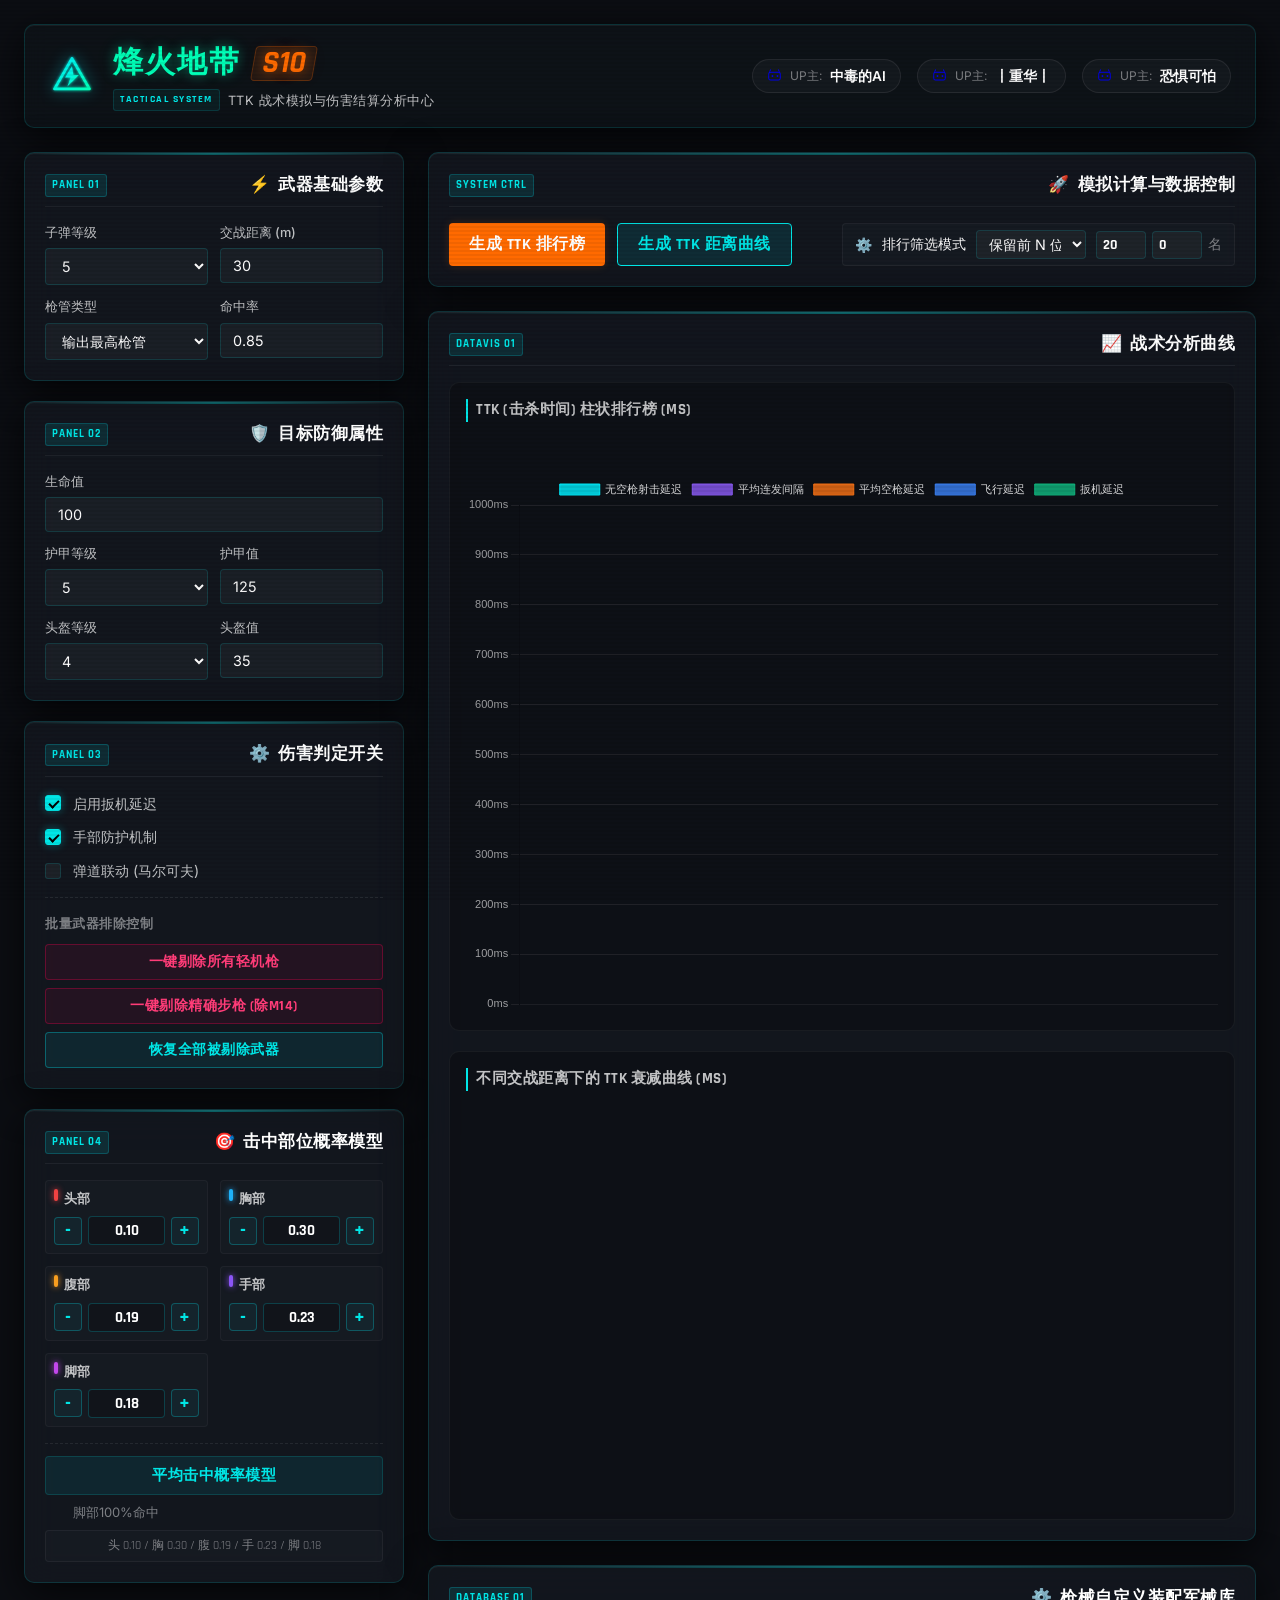
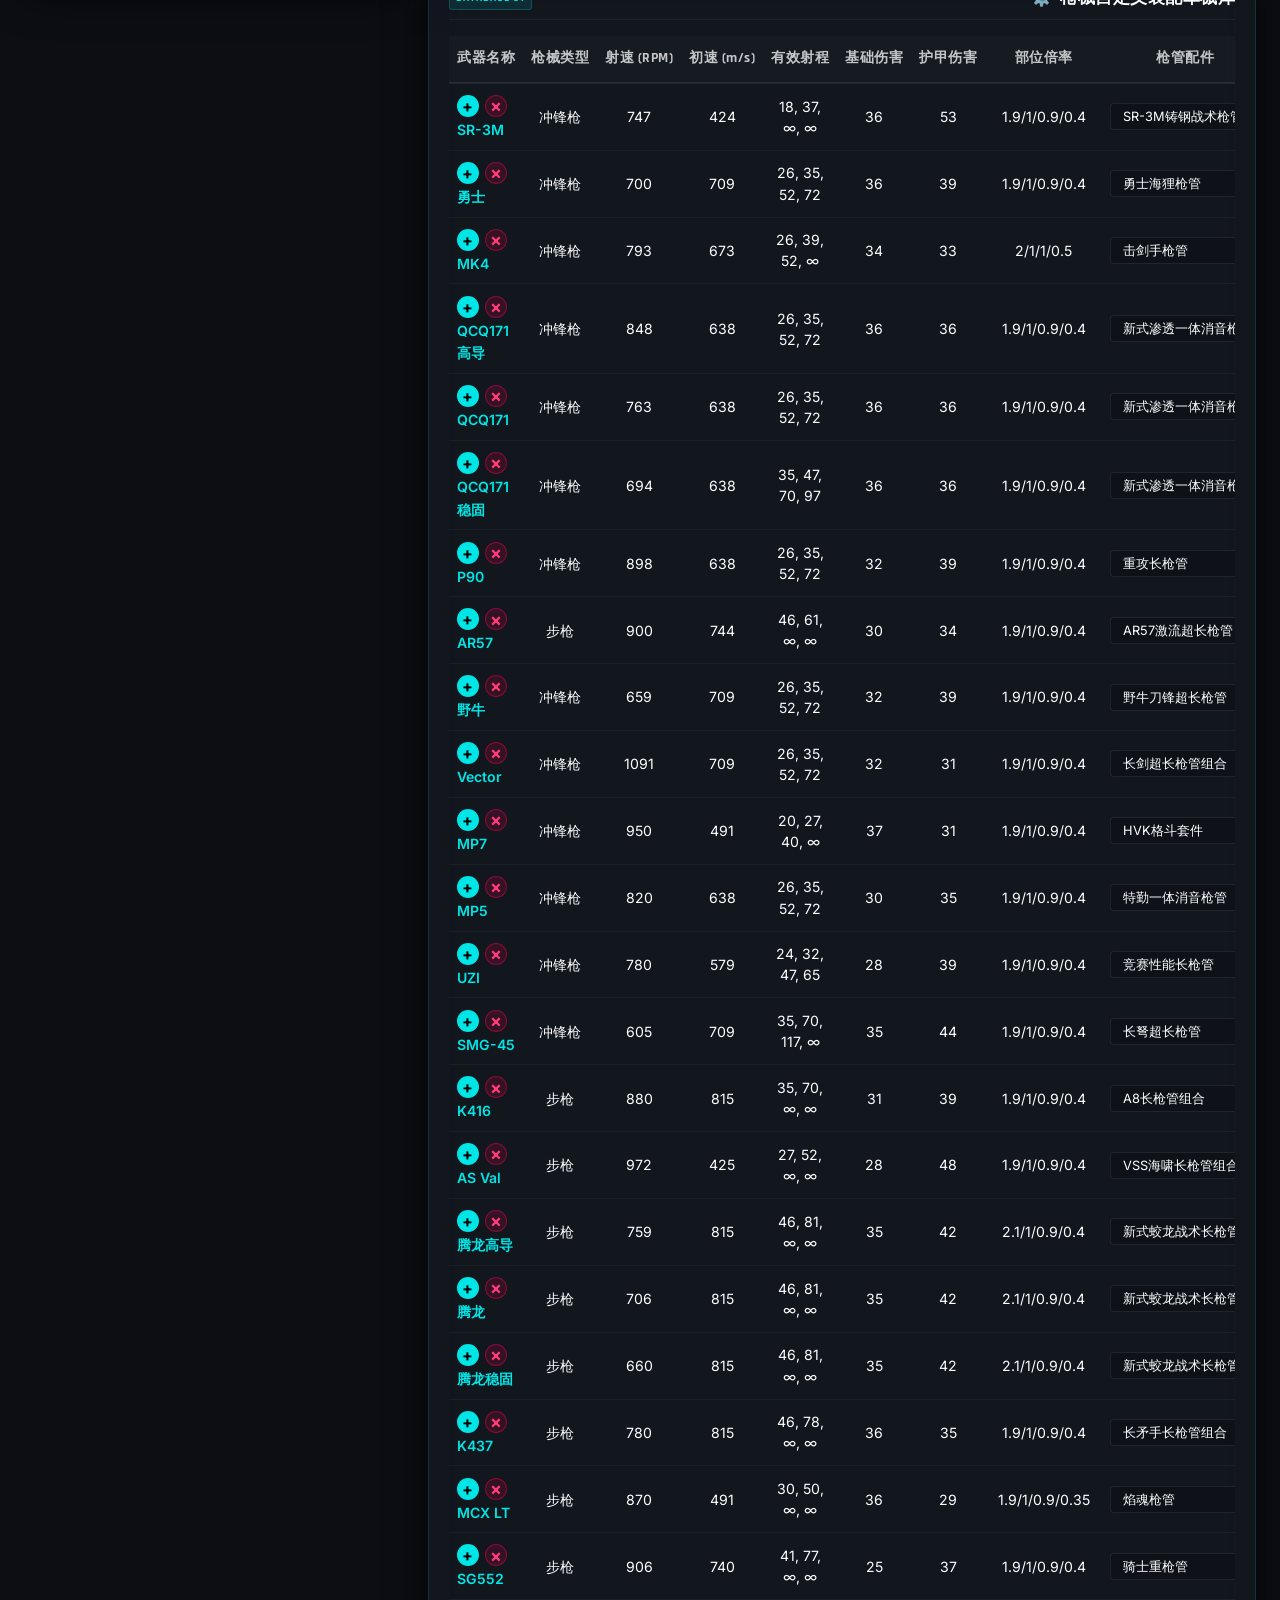
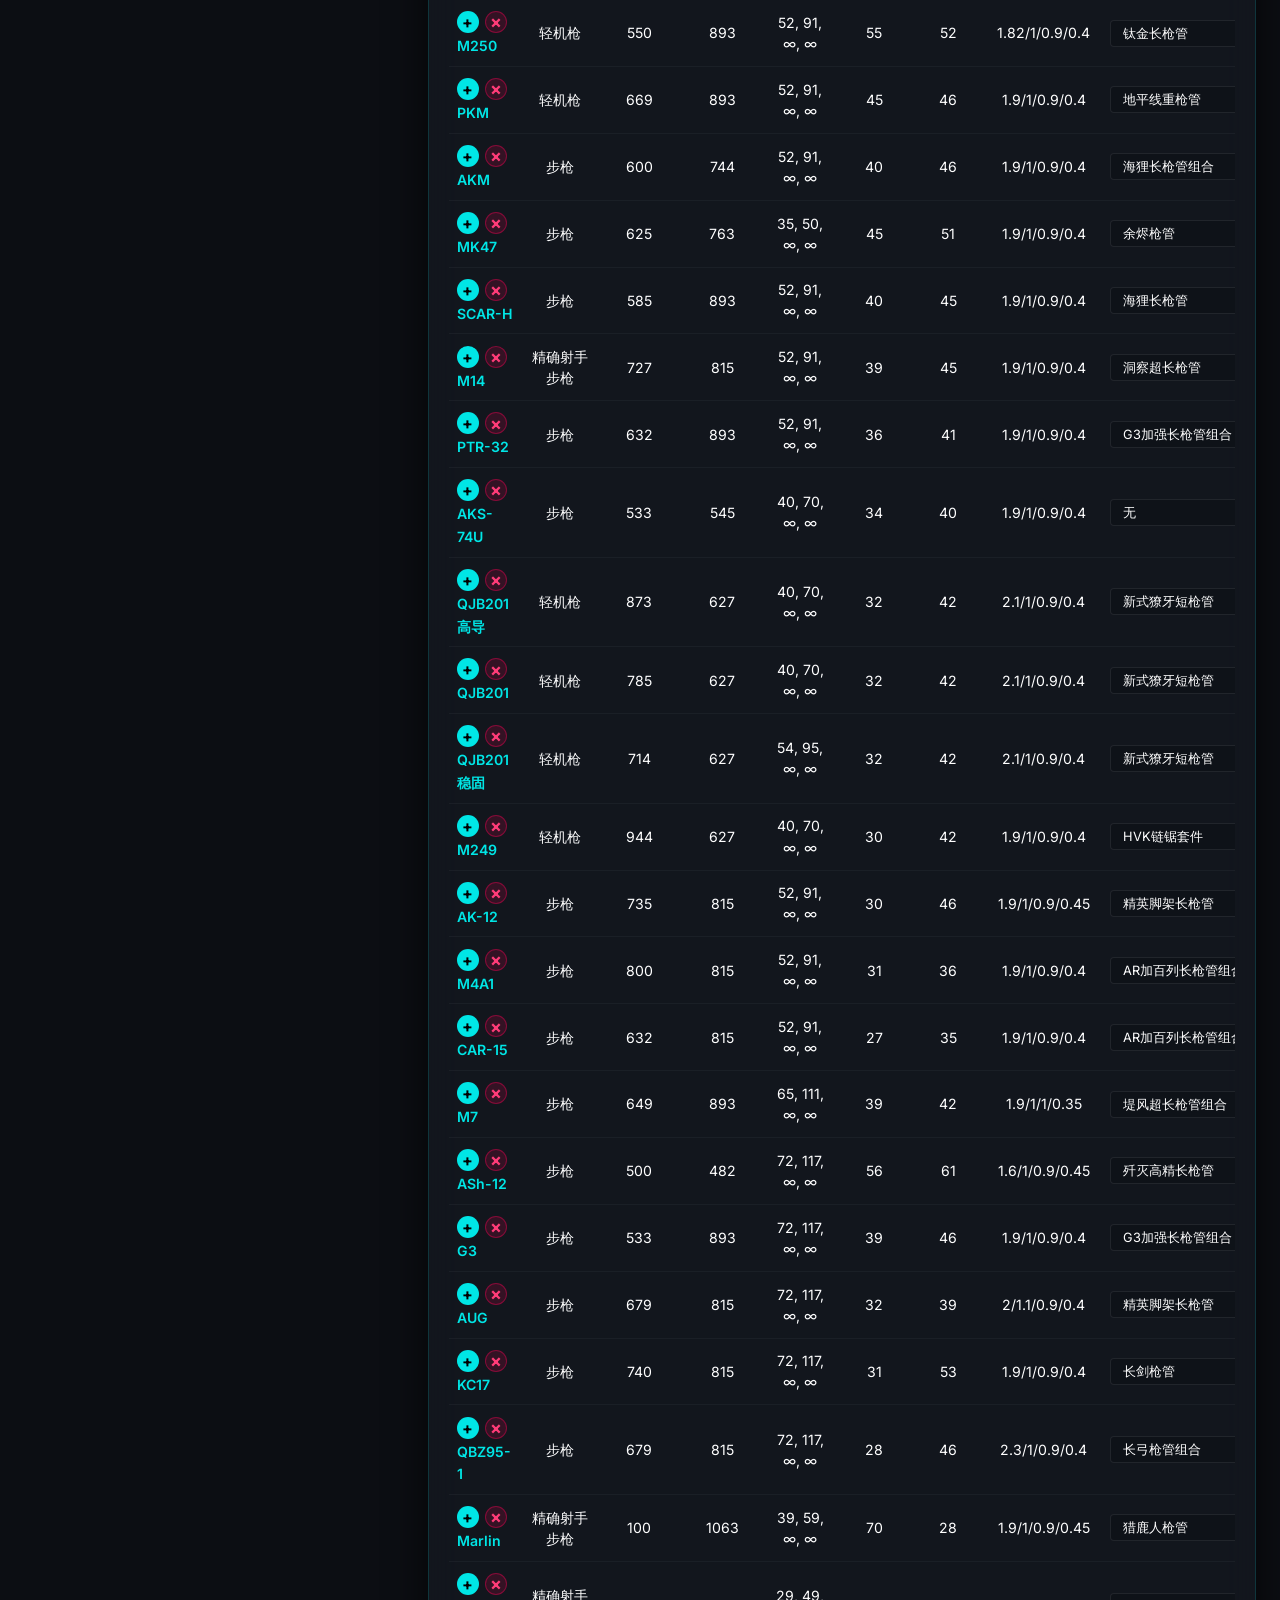
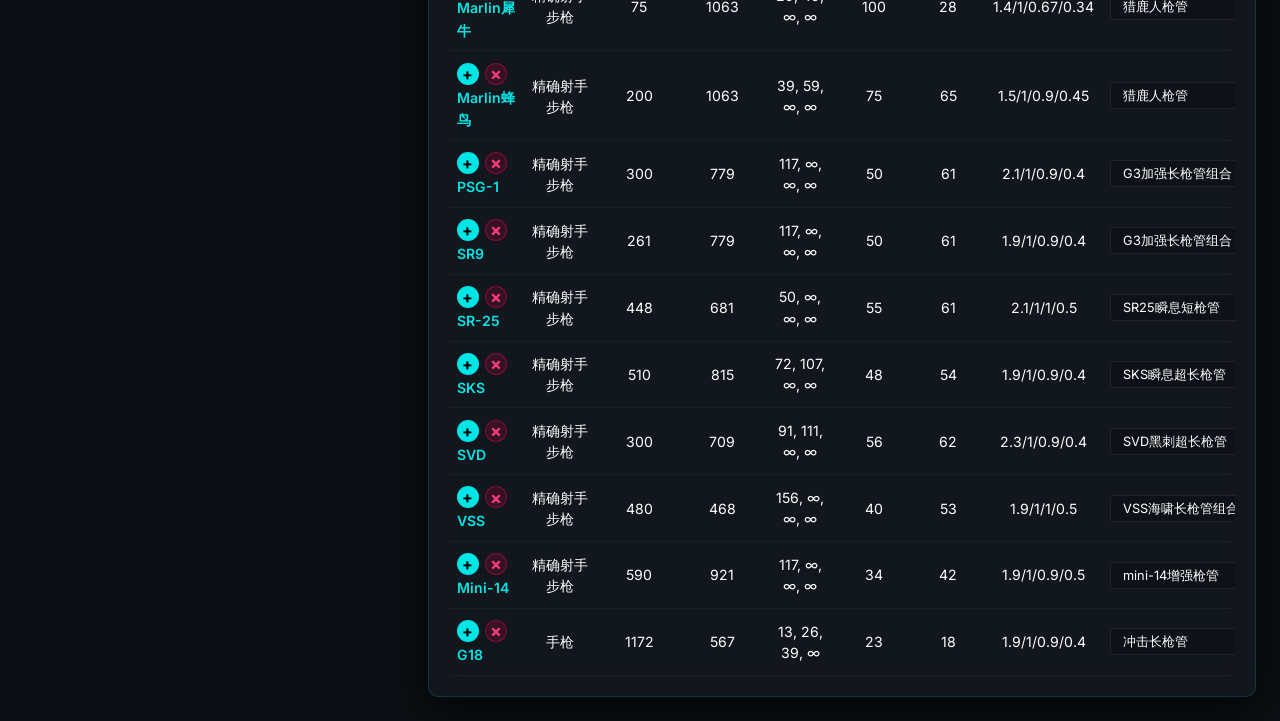
==== index.html @ cbc178bf "Update to S10: sync weapon stats, add new special bullets, move row action buttons to the left" ====
<!DOCTYPE html>
<html lang="zh">

<head>
  <meta charset="UTF-8">
  <meta name="viewport" content="width=device-width, initial-scale=1.0">
  <title>三角洲 TTK计算中心 - 战术装配模拟器</title>
  <link rel="preconnect" href="https://fonts.googleapis.com">
  <link rel="preconnect" href="https://fonts.gstatic.com" crossorigin>
  <link rel="preload" as="style" href="https://fonts.googleapis.com/css2?family=Inter:wght@300;400;500;600;700&family=Rajdhani:wght@500;600;700&display=swap">
  <link rel="stylesheet" href="https://fonts.googleapis.com/css2?family=Inter:wght@300;400;500;600;700&family=Rajdhani:wght@500;600;700&display=swap" media="print" onload="this.media='all'">
  <noscript>
    <link rel="stylesheet" href="https://fonts.googleapis.com/css2?family=Inter:wght@300;400;500;600;700&family=Rajdhani:wght@500;600;700&display=swap">
  </noscript>
  <link rel="stylesheet" href="./styles_optimized.css">
  <script src="./assets/libs/chart.umd.min.js" defer></script>
  <script src="./assets/libs/chartjs-plugin-datalabels.min.js" defer></script>
</head>

<body>
  <div class="cyber-scanlines"></div>
  
  <header class="app-header">
    <div class="header-main">
      <div class="title-container">
        <div class="logo-wrapper">
          <svg class="delta-logo-svg" viewBox="0 0 100 100" width="46" height="46">
            <defs>
              <linearGradient id="logoGrad" x1="0%" y1="0%" x2="100%" y2="100%">
                <stop offset="0%" stop-color="#00f0ff" />
                <stop offset="100%" stop-color="#00ffb7" />
              </linearGradient>
              <filter id="logoGlow" x="-20%" y="-20%" width="140%" height="140%">
                <feGaussianBlur stdDeviation="3" result="blur" />
                <feComposite in="SourceGraphic" in2="blur" operator="over" />
              </filter>
            </defs>
            <polygon points="50,12 88,78 12,78" fill="none" stroke="url(#logoGrad)" stroke-width="6" stroke-linejoin="round" filter="url(#logoGlow)" />
            <path d="M50,28 L35,53 L47,53 L40,73 L65,48 L53,48 Z" fill="url(#logoGrad)" filter="url(#logoGlow)" />
          </svg>
        </div>
        <div class="title-text-group">
          <div class="title-brand-row">
            <span class="brand-beacon">烽火地带</span>
            <span class="brand-season">S10</span>
          </div>
          <div class="title-sub-row">
            <span class="cyber-logo-badge">TACTICAL SYSTEM</span>
            <span class="cyber-logo-sub">TTK 战术模拟与伤害结算分析中心</span>
          </div>
        </div>
      </div>
      
      <div class="version-info">
        <span class="author">
          <a href="https://space.bilibili.com/15094121" target="_blank" title="访问UP主B站页面">
            <svg class="author-icon-svg" viewBox="0 0 24 24" width="16" height="16" fill="currentColor">
              <path d="M17.81 2.2a.75.75 0 0 1 1.02.26l1.56 2.7a.75.75 0 0 1-1.3.75l-1.55-2.69a.75.75 0 0 1 .27-1.02zM6.19 2.2a.75.75 0 0 0-1.02.26L3.61 5.16a.75.75 0 1 0 1.3.75l1.55-2.69a.75.75 0 0 0-.27-1.02zM2 9.75A3.75 3.75 0 0 1 5.75 6h12.5A3.75 3.75 0 0 1 22 9.75v6.5A3.75 3.75 0 0 1 18.25 20H5.75A3.75 3.75 0 0 1 2 16.25v-6.5zm3.75-2.25A2.25 2.25 0 0 0 3.5 9.75v6.5a2.25 2.25 0 0 0 2.25 2.25h12.5a2.25 2.25 0 0 0 2.25-2.25v-6.5a2.25 2.25 0 0 0-2.25-2.25H5.75zm1.5 5.25a1.5 1.5 0 1 1 3 0 1.5 1.5 0 0 1-3 0zm8 0a1.5 1.5 0 1 1 3 0 1.5 1.5 0 0 1-3 0z"/>
            </svg>
            <span class="author-label">UP主:</span>
            <span class="author-name">中毒的AI</span>
          </a>
        </span>
        <span class="author">
          <a href="https://space.bilibili.com/69673916" target="_blank" title="访问UP主B站页面">
            <svg class="author-icon-svg" viewBox="0 0 24 24" width="16" height="16" fill="currentColor">
              <path d="M17.81 2.2a.75.75 0 0 1 1.02.26l1.56 2.7a.75.75 0 0 1-1.3.75l-1.55-2.69a.75.75 0 0 1 .27-1.02zM6.19 2.2a.75.75 0 0 0-1.02.26L3.61 5.16a.75.75 0 1 0 1.3.75l1.55-2.69a.75.75 0 0 0-.27-1.02zM2 9.75A3.75 3.75 0 0 1 5.75 6h12.5A3.75 3.75 0 0 1 22 9.75v6.5A3.75 3.75 0 0 1 18.25 20H5.75A3.75 3.75 0 0 1 2 16.25v-6.5zm3.75-2.25A2.25 2.25 0 0 0 3.5 9.75v6.5a2.25 2.25 0 0 0 2.25 2.25h12.5a2.25 2.25 0 0 0 2.25-2.25v-6.5a2.25 2.25 0 0 0-2.25-2.25H5.75zm1.5 5.25a1.5 1.5 0 1 1 3 0 1.5 1.5 0 0 1-3 0zm8 0a1.5 1.5 0 1 1 3 0 1.5 1.5 0 0 1-3 0z"/>
            </svg>
            <span class="author-label">UP主:</span>
            <span class="author-name">丨重华丨</span>
          </a>
        </span>
        <span class="author">
          <a href="https://space.bilibili.com/75044691?spm_id_from=333.337.0.0" target="_blank" title="访问UP主B站页面">
            <svg class="author-icon-svg" viewBox="0 0 24 24" width="16" height="16" fill="currentColor">
              <path d="M17.81 2.2a.75.75 0 0 1 1.02.26l1.56 2.7a.75.75 0 0 1-1.3.75l-1.55-2.69a.75.75 0 0 1 .27-1.02zM6.19 2.2a.75.75 0 0 0-1.02.26L3.61 5.16a.75.75 0 1 0 1.3.75l1.55-2.69a.75.75 0 0 0-.27-1.02zM2 9.75A3.75 3.75 0 0 1 5.75 6h12.5A3.75 3.75 0 0 1 22 9.75v6.5A3.75 3.75 0 0 1 18.25 20H5.75A3.75 3.75 0 0 1 2 16.25v-6.5zm3.75-2.25A2.25 2.25 0 0 0 3.5 9.75v6.5a2.25 2.25 0 0 0 2.25 2.25h12.5a2.25 2.25 0 0 0 2.25-2.25v-6.5a2.25 2.25 0 0 0-2.25-2.25H5.75zm1.5 5.25a1.5 1.5 0 1 1 3 0 1.5 1.5 0 0 1-3 0zm8 0a1.5 1.5 0 1 1 3 0 1.5 1.5 0 0 1-3 0z"/>
            </svg>
            <span class="author-label">UP主:</span>
            <span class="author-name">恐惧可怕</span>
          </a>
        </span>
      </div>
    </div>
  </header>
  
  <main class="dashboard-grid">
    <!-- Left Column: Config Panel -->
    <section class="config-sidebar">
      <!-- Card 1: 武器基本参数 -->
      <div class="tactical-card" id="combat-params-card">
        <div class="card-header">
          <div class="card-tag">PANEL 01</div>
          <h3 class="card-title"><span class="icon">⚡</span> 武器基础参数</h3>
        </div>
        <div class="card-body">
          <div class="control-row">
            <div class="control-item">
              <label for="bulletLevel">子弹等级</label>
              <select id="bulletLevel">
                <option value="1">1</option>
                <option value="2">2</option>
                <option value="3">3</option>
                <option value="4">4</option>
                <option value="5" selected>5</option>
              </select>
            </div>
            <div class="control-item">
              <label for="distance">交战距离 (m)</label>
              <input type="number" id="distance" value="30" min="0">
            </div>
          </div>
          <div class="control-row">
            <div class="control-item">
              <label for="globalBarrelType">枪管类型</label>
              <select id="globalBarrelType">
                <option value="none">无</option>
                <option value="longest" selected>输出最高枪管</option>
              </select>
            </div>
            <div class="control-item">
              <label for="hitRate">命中率</label>
              <input type="number" id="hitRate" value="0.85" min="0" max="1" step="0.01">
            </div>
          </div>
        </div>
      </div>
      
      <!-- Card 2: 目标防御属性 -->
      <div class="tactical-card" id="defense-params-card">
        <div class="card-header">
          <div class="card-tag">PANEL 02</div>
          <h3 class="card-title"><span class="icon">🛡️</span> 目标防御属性</h3>
        </div>
        <div class="card-body">
          <div class="control-row">
            <div class="control-item flex-fill">
              <label for="healthValue">生命值</label>
              <input type="number" id="healthValue" value="100" min="1" max="800">
            </div>
          </div>
          <div class="control-row">
            <div class="control-item">
              <label for="armorLevel">护甲等级</label>
              <select id="armorLevel">
                <option value="1">1</option>
                <option value="2">2</option>
                <option value="3">3</option>
                <option value="4">4</option>
                <option value="5" selected>5</option>
                <option value="6">6</option>
              </select>
            </div>
            <div class="control-item">
              <label for="armorValue">护甲值</label>
              <input type="number" id="armorValue" value="125" min="0" max="200">
            </div>
          </div>
          <div class="control-row">
            <div class="control-item">
              <label for="helmetLevel">头盔等级</label>
              <select id="helmetLevel">
                <option value="1">1</option>
                <option value="2">2</option>
                <option value="3">3</option>
                <option value="4" selected>4</option>
                <option value="5">5</option>
                <option value="6">6</option>
              </select>
            </div>
            <div class="control-item">
              <label for="helmetValue">头盔值</label>
              <input type="number" id="helmetValue" value="35" min="0" max="100">
            </div>
          </div>
        </div>
      </div>
      
      <!-- Card 3: 伤害机制与开关 -->
      <div class="tactical-card" id="mechanism-params-card">
        <div class="card-header">
          <div class="card-tag">PANEL 03</div>
          <h3 class="card-title"><span class="icon">⚙️</span> 伤害判定开关</h3>
        </div>
        <div class="card-body">
          <div class="checkbox-grid">
            <label class="checkbox-container">
              <input type="checkbox" id="triggerDelayEnable" checked>
              <span class="checkbox-checkmark"></span>
              <span class="checkbox-label">启用扳机延迟</span>
            </label>
            <label class="checkbox-container">
              <input type="checkbox" id="limbProtection" checked>
              <span class="checkbox-checkmark"></span>
              <span class="checkbox-label">手部防护机制</span>
            </label>
            <label class="checkbox-container">
              <input type="checkbox" id="markovModelEnable">
              <span class="checkbox-checkmark"></span>
              <span class="checkbox-label">弹道联动 (马尔可夫)</span>
            </label>
          </div>
          
          <div class="bulk-exclude-section">
            <div class="section-title">批量武器排除控制</div>
            <div class="exclude-btn-group">
              <button type="button" class="btn-exclude" id="excludeLmgBtn">一键剔除所有轻机枪</button>
              <button type="button" class="btn-exclude" id="excludeDmrBtn">一键剔除精确步枪 (除M14)</button>
              <button type="button" class="btn-exclude btn-reset-exclude" id="resetExcludeBtn">恢复全部被剔除武器</button>
            </div>
          </div>
        </div>
      </div>
      
      <!-- Card 4: 击中部位概率 -->
      <div class="tactical-card" id="hit-prob-card">
        <div class="card-header">
          <div class="card-tag">PANEL 04</div>
          <h3 class="card-title"><span class="icon">🎯</span> 击中部位概率模型</h3>
        </div>
        <div class="card-body">
          <div class="prob-grid">
            <div class="prob-input-item">
              <span class="part-indicator head"></span>
              <label for="pHead">头部</label>
              <div class="prob-adjuster-wrap">
                <button type="button" class="btn-prob-adj" onclick="adjustProbability('pHead', -0.03, event)">-</button>
                <input type="number" id="pHead" value="0.10" step="0.01" min="0" max="1">
                <button type="button" class="btn-prob-adj" onclick="adjustProbability('pHead', 0.03, event)">+</button>
              </div>
            </div>
            <div class="prob-input-item">
              <span class="part-indicator chest"></span>
              <label for="pChest">胸部</label>
              <div class="prob-adjuster-wrap">
                <button type="button" class="btn-prob-adj" onclick="adjustProbability('pChest', -0.03, event)">-</button>
                <input type="number" id="pChest" value="0.30" step="0.01" min="0" max="1">
                <button type="button" class="btn-prob-adj" onclick="adjustProbability('pChest', 0.03, event)">+</button>
              </div>
            </div>
            <div class="prob-input-item">
              <span class="part-indicator stomach"></span>
              <label for="pStomach">腹部</label>
              <div class="prob-adjuster-wrap">
                <button type="button" class="btn-prob-adj" onclick="adjustProbability('pStomach', -0.03, event)">-</button>
                <input type="number" id="pStomach" value="0.19" step="0.01" min="0" max="1">
                <button type="button" class="btn-prob-adj" onclick="adjustProbability('pStomach', 0.03, event)">+</button>
              </div>
            </div>
            <div class="prob-input-item">
              <span class="part-indicator arms"></span>
              <label for="pArms">手部</label>
              <div class="prob-adjuster-wrap">
                <button type="button" class="btn-prob-adj" onclick="adjustProbability('pArms', -0.03, event)">-</button>
                <input type="number" id="pArms" value="0.23" step="0.01" min="0" max="1">
                <button type="button" class="btn-prob-adj" onclick="adjustProbability('pArms', 0.03, event)">+</button>
              </div>
            </div>
            <div class="prob-input-item">
              <span class="part-indicator legs"></span>
              <label for="pLegs">脚部</label>
              <div class="prob-adjuster-wrap">
                <button type="button" class="btn-prob-adj" onclick="adjustProbability('pLegs', -0.03, event)">-</button>
                <input type="number" id="pLegs" value="0.18" step="0.01" min="0" max="1">
                <button type="button" class="btn-prob-adj" onclick="adjustProbability('pLegs', 0.03, event)">+</button>
              </div>
            </div>
          </div>
          <div class="prob-actions-bar">
            <div style="display: flex; align-items: center; justify-content: space-between; flex-wrap: wrap; gap: 8px;">
              <button id="avgHitProbBtn" type="button" class="btn-tech">平均击中概率模型</button>
              <label class="checkbox-container" style="display: inline-flex; align-items: center; gap: 6px; cursor: pointer; color: var(--color-text-muted); font-size: 13px; user-select: none;">
                <input type="checkbox" id="onlyLegs100" style="cursor: pointer; width: 14px; height: 14px; margin: 0;">
                <span>脚部100%命中</span>
              </label>
            </div>
            <div class="prob-hint-tag">头 0.10 / 胸 0.30 / 腹 0.19 / 手 0.23 / 脚 0.18</div>
          </div>
        </div>
      </div>
      
      <!-- Card 5: 马尔可夫转移矩阵 -->
      <div class="tactical-card" id="markov-matrix-group" style="display: none;">
        <div class="card-header">
          <div class="card-tag">PANEL 05</div>
          <h3 class="card-title"><span class="icon">🔄</span> 马尔可夫状态转移矩阵</h3>
        </div>
        <div class="card-body">
          <div class="matrix-table-wrap">
            <table class="matrix-table">
              <thead>
                <tr>
                  <th>上一发部位 \ 下一发</th>
                  <th class="col-head">头部</th>
                  <th class="col-chest">胸部</th>
                  <th class="col-stomach">腹部</th>
                  <th class="col-arms">手部</th>
                  <th class="col-legs">脚部</th>
                  <th class="col-miss">打空</th>
                </tr>
              </thead>
              <tbody>
                <tr>
                  <td class="row-label">头部 (head)</td>
                  <td><input type="number" id="m_head_head" value="0.15" step="0.01" min="0" max="1"></td>
                  <td><input type="number" id="m_head_chest" value="0.10" step="0.01" min="0" max="1"></td>
                  <td><input type="number" id="m_head_stomach" value="0.05" step="0.01" min="0" max="1"></td>
                  <td><input type="number" id="m_head_arms" value="0.05" step="0.01" min="0" max="1"></td>
                  <td><input type="number" id="m_head_legs" value="0.01" step="0.01" min="0" max="1"></td>
                  <td><input type="number" id="m_head_miss" value="0.64" step="0.01" min="0" max="1"></td>
                </tr>
                <tr>
                  <td class="row-label">胸部 (chest)</td>
                  <td><input type="number" id="m_chest_head" value="0.30" step="0.01" min="0" max="1"></td>
                  <td><input type="number" id="m_chest_chest" value="0.40" step="0.01" min="0" max="1"></td>
                  <td><input type="number" id="m_chest_stomach" value="0.10" step="0.01" min="0" max="1"></td>
                  <td><input type="number" id="m_chest_arms" value="0.10" step="0.01" min="0" max="1"></td>
                  <td><input type="number" id="m_chest_legs" value="0.02" step="0.01" min="0" max="1"></td>
                  <td><input type="number" id="m_chest_miss" value="0.08" step="0.01" min="0" max="1"></td>
                </tr>
                <tr>
                  <td class="row-label">腹部 (stomach)</td>
                  <td><input type="number" id="m_stomach_head" value="0.05" step="0.01" min="0" max="1"></td>
                  <td><input type="number" id="m_stomach_chest" value="0.55" step="0.01" min="0" max="1"></td>
                  <td><input type="number" id="m_stomach_stomach" value="0.20" step="0.01" min="0" max="1"></td>
                  <td><input type="number" id="m_stomach_arms" value="0.10" step="0.01" min="0" max="1"></td>
                  <td><input type="number" id="m_stomach_legs" value="0.05" step="0.01" min="0" max="1"></td>
                  <td><input type="number" id="m_stomach_miss" value="0.05" step="0.01" min="0" max="1"></td>
                </tr>
                <tr>
                  <td class="row-label">手部 (arms)</td>
                  <td><input type="number" id="m_arms_head" value="0.05" step="0.01" min="0" max="1"></td>
                  <td><input type="number" id="m_arms_chest" value="0.40" step="0.01" min="0" max="1"></td>
                  <td><input type="number" id="m_arms_stomach" value="0.15" step="0.01" min="0" max="1"></td>
                  <td><input type="number" id="m_arms_arms" value="0.30" step="0.01" min="0" max="1"></td>
                  <td><input type="number" id="m_arms_legs" value="0.05" step="0.01" min="0" max="1"></td>
                  <td><input type="number" id="m_arms_miss" value="0.05" step="0.01" min="0" max="1"></td>
                </tr>
                <tr>
                  <td class="row-label">脚部 (legs)</td>
                  <td><input type="number" id="m_legs_head" value="0.02" step="0.01" min="0" max="1"></td>
                  <td><input type="number" id="m_legs_chest" value="0.20" step="0.01" min="0" max="1"></td>
                  <td><input type="number" id="m_legs_stomach" value="0.40" step="0.01" min="0" max="1"></td>
                  <td><input type="number" id="m_legs_arms" value="0.08" step="0.01" min="0" max="1"></td>
                  <td><input type="number" id="m_legs_legs" value="0.20" step="0.01" min="0" max="1"></td>
                  <td><input type="number" id="m_legs_miss" value="0.10" step="0.01" min="0" max="1"></td>
                </tr>
                <tr>
                  <td class="row-label">打空 (miss)</td>
                  <td><input type="number" id="m_miss_head" value="0.10" step="0.01" min="0" max="1"></td>
                  <td><input type="number" id="m_miss_chest" value="0.30" step="0.01" min="0" max="1"></td>
                  <td><input type="number" id="m_miss_stomach" value="0.19" step="0.01" min="0" max="1"></td>
                  <td><input type="number" id="m_miss_arms" value="0.23" step="0.01" min="0" max="1"></td>
                  <td><input type="number" id="m_miss_legs" value="0.18" step="0.01" min="0" max="1"></td>
                  <td><input type="number" id="m_miss_miss" value="0.00" step="0.01" min="0" max="1"></td>
                </tr>
              </tbody>
            </table>
          </div>
          <!-- Matrix Quick Adjuster -->
          <div class="matrix-quick-adjuster" id="matrixAdjusterWrap" style="display: none;">
            <div class="adjuster-header">
              <span class="adjuster-title">✨ 选中单元格微调 (鼠标滚轮/滑动条/快捷按键)</span>
              <span class="adjuster-target" id="matrixAdjustTarget">点击下方单元格进行微调</span>
            </div>
            
            <div class="adjuster-control-row">
              <button type="button" class="btn-matrix-step" id="matrixStepDec" title="减少0.01">-</button>
              <input type="range" id="matrixAdjustSlider" min="0" max="1" step="0.01" value="0.00" class="cyber-slider">
              <button type="button" class="btn-matrix-step" id="matrixStepInc" title="增加0.01">+</button>
              <span class="adjuster-value" id="matrixAdjustVal">0.00</span>
            </div>

            <!-- 快捷点击按键区 -->
            <div class="adjuster-buttons-row">
              <span class="btn-group-label">设置：</span>
              <button type="button" class="btn-matrix-quick btn-val" data-val="0.00">0.00</button>
              <button type="button" class="btn-matrix-quick btn-val" data-val="0.05">0.05</button>
              <button type="button" class="btn-matrix-quick btn-val" data-val="0.10">0.10</button>
              <button type="button" class="btn-matrix-quick btn-val" data-val="0.20">0.20</button>
              <button type="button" class="btn-matrix-quick btn-val" data-val="0.30">0.30</button>
              <button type="button" class="btn-matrix-quick btn-val" data-val="0.50">0.50</button>
              
              <span class="btn-group-label" style="margin-left: 10px;">调整：</span>
              <button type="button" class="btn-matrix-quick btn-delta" data-delta="-0.05">-0.05</button>
              <button type="button" class="btn-matrix-quick btn-delta" data-delta="+0.05">+0.05</button>
              <button type="button" class="btn-matrix-quick btn-delta" data-delta="-0.03">-0.03</button>
              <button type="button" class="btn-matrix-quick btn-delta" data-delta="+0.03">+0.03</button>
              <button type="button" class="btn-matrix-quick btn-delta" style="background: rgba(255, 255, 255, 0.04); border-color: rgba(255, 255, 255, 0.1); color: var(--color-text-secondary);" data-delta="-0.01">-0.01</button>
              <button type="button" class="btn-matrix-quick btn-delta" style="background: rgba(255, 255, 255, 0.04); border-color: rgba(255, 255, 255, 0.1); color: var(--color-text-secondary);" data-delta="+0.01">+0.01</button>
              
              <button type="button" class="btn-matrix-quick btn-reset" id="matrixResetCell" style="margin-left: auto;">恢复默认</button>
            </div>
          </div>
        </div>
      </div>
    </section>
    
    <!-- Right Column: Visualizations & Table -->
    <section class="analytics-main">
      <!-- Card: Action Control Center -->
      <div class="tactical-card" id="action-controls-card">
        <div class="card-header">
          <div class="card-tag">SYSTEM CTRL</div>
          <h3 class="card-title"><span class="icon">🚀</span> 模拟计算与数据控制</h3>
        </div>
        <div class="card-body action-flex-container">
          <div class="primary-buttons">
            <button id="calcBtn" class="btn-tactical primary">生成 TTK 排行榜</button>
            <button id="distChartBtn" class="btn-tactical secondary">生成 TTK 距离曲线</button>
          </div>
          
          <div class="rank-filter-control">
            <span class="filter-icon">⚙️</span>
            <label for="rankFilterMode">排行筛选模式</label>
            <select id="rankFilterMode">
              <option value="none">完整列表</option>
              <option value="keepTop" selected>保留前 N 位</option>
              <option value="trimBottom">剔除后 N 位</option>
            </select>
            <div class="filter-inputs">
              <input type="number" id="keepTopCount" value="20" min="0" step="1" placeholder="前N" title="保留前N位">
              <input type="number" id="trimBottomCount" value="0" min="0" step="1" placeholder="倒数N" title="剔除倒数N位">
              <span class="rank-filter-hint">名</span>
            </div>
          </div>
        </div>
      </div>
      
      <!-- Card: Visualization Canvas -->
      <div class="tactical-card" id="visualization-card">
        <div class="card-header">
          <div class="card-tag">DATAVIS 01</div>
          <h3 class="card-title"><span class="icon">📈</span> 战术分析曲线</h3>
        </div>
        <div class="card-body chart-grid">
          <div class="canvas-container ttk-chart-container">
            <div class="canvas-header">TTK (击杀时间) 柱状排行榜 (ms)</div>
            <div class="canvas-wrapper ttk-canvas-wrapper">
              <canvas id="ttkChart"></canvas>
            </div>
          </div>
          
          <div class="canvas-container distance-chart-container">
            <div class="canvas-header">不同交战距离下的 TTK 衰减曲线 (ms)</div>
            <div class="canvas-wrapper distance-canvas-wrapper">
              <canvas id="distanceChart"></canvas>
            </div>
          </div>
        </div>
      </div>
      
      <!-- Card: Armory Table -->
      <div class="tactical-card" id="armory-card">
        <div class="card-header">
          <div class="card-tag">DATABASE 01</div>
          <h3 class="card-title"><span class="icon">⚙️</span> 枪械自定义装配军械库</h3>
        </div>
        <div class="card-body">
          <div class="table-container-wrap">
            <table id="attachmentTable">
              <thead>
                <tr>
                  <th>武器名称</th>
                  <th>枪械类型</th>
                  <th>射速 (RPM)</th>
                  <th>初速 (m/s)</th>
                  <th>有效射程</th>
                  <th>基础伤害</th>
                  <th>护甲伤害</th>
                  <th>部位倍率</th>
                  <th>枪管配件</th>
                  <th>枪口配件</th>
                  <th>子弹型号</th>
                  <th>自定义命中率</th>
                  <th>初速精度微调</th>
                </tr>
              </thead>
              <tbody></tbody>
            </table>
          </div>
        </div>
      </div>
    </section>
  </main>
  
  <!-- Modal Dialog -->
  <div id="weaponDetailModal" class="weapon-detail-modal hidden">
    <div class="weapon-detail-backdrop" data-close="weapon-detail-modal"></div>
    <div class="weapon-detail-dialog" role="dialog" aria-modal="true" aria-labelledby="weaponDetailTitle">
      <div class="modal-cyber-header">
        <span class="modal-tag">DETAILED PROFILE</span>
        <button id="weaponDetailCloseBtn" class="weapon-detail-close" type="button" aria-label="关闭">×</button>
      </div>
      <div id="weaponDetailContent"></div>
    </div>
  </div>

  <script>
    // Intercept Chart.js using a Proxy to automatically apply premium dark mode settings
    // while preserving all non-enumerable static methods like Chart.register() perfectly.
    // Enhanced with safe try-catch wrappers to prevent unhandled JS exceptions from flatlining the charts.
    // Optimized with a setter to safely support deferred/asynchronous script loading.
    (function() {
      function localDebounce(fn, delay) {
        let timer = null;
        let lastArgs = null;
        let lastContext = null;
        return function(...args) {
          lastArgs = args;
          lastContext = this;
          clearTimeout(timer);
          timer = setTimeout(() => {
            fn.apply(lastContext, lastArgs);
          }, delay);
        };
      }

      let chartVal = undefined;
      const applyProxy = (OriginalChart) => {
        if (!OriginalChart || OriginalChart.__isProxy) return OriginalChart;
        
        return new Proxy(OriginalChart, {
          construct(target, args) {
            const config = args[1];
            if (config && config.options) {
              try {
                // Force responsive and aspect ratios
                config.options.responsive = true;
                config.options.maintainAspectRatio = false;
                
                // Add native resize throttling to prevent heavy rendering layout recalculations
                config.options.resizeDelay = 150;
                
                // Disable animations for instant rendering and optimal performance
                config.options.animation = false;
                config.options.animations = false;
                
                // Override scales config
                if (!config.options.scales) config.options.scales = {};
                
                const adjustScale = (scale) => {
                  if (!scale.grid) scale.grid = {};
                  scale.grid.color = 'rgba(255, 255, 255, 0.08)';
                  scale.grid.borderColor = 'rgba(0, 240, 255, 0.2)';
                  
                  if (!scale.ticks) scale.ticks = {};
                  scale.ticks.color = 'rgba(255, 255, 255, 0.6)';
                  scale.ticks.font = {
                    family: 'Rajdhani, sans-serif',
                    size: 11,
                    weight: '500'
                  };
                };
                
                if (config.options.scales.x) adjustScale(config.options.scales.x);
                if (config.options.scales.y) adjustScale(config.options.scales.y);
                
                // Override plugins config
                if (!config.options.plugins) config.options.plugins = {};
                
                // Legend styling
                if (!config.options.plugins.legend) config.options.plugins.legend = {};
                if (!config.options.plugins.legend.labels) config.options.plugins.legend.labels = {};
                config.options.plugins.legend.labels.color = 'rgba(255, 255, 255, 0.85)';
                config.options.plugins.legend.labels.font = {
                  family: 'Inter, sans-serif',
                  size: 11
                };
                
                // Tooltip styling
                if (!config.options.plugins.tooltip) config.options.plugins.tooltip = {};
                config.options.plugins.tooltip.backgroundColor = 'rgba(15, 23, 42, 0.95)';
                config.options.plugins.tooltip.titleColor = '#00f0ff';
                config.options.plugins.tooltip.bodyColor = '#ffffff';
                config.options.plugins.tooltip.borderColor = 'rgba(0, 240, 255, 0.3)';
                config.options.plugins.tooltip.borderWidth = 1;
                config.options.plugins.tooltip.titleFont = { family: 'Rajdhani, sans-serif', weight: 'bold' };
                config.options.plugins.tooltip.bodyFont = { family: 'Inter, sans-serif' };
                
                // Custom callbacks for tooltips to show delta at the total sum level (in footer)
                if (!config.options.plugins.tooltip.callbacks) config.options.plugins.tooltip.callbacks = {};
                config.options.plugins.tooltip.callbacks.footer = function(tooltipItems) {
                  try {
                    if (!tooltipItems || tooltipItems.length === 0) return '';
                    const context = tooltipItems[0];
                    const label = context.label;
                    const datasets = context.chart && context.chart.data && context.chart.data.datasets;
                    if (!datasets) return '';
                    const isBar = context.chart && context.chart.config && context.chart.config.type === 'bar';
                    
                    if (isBar) {
                      // Sum all dataset values for the current dataIndex to get total stacked TTK (convert seconds to ms)
                      let stackSum = 0;
                      datasets.forEach(ds => {
                        if (ds && ds.data) {
                          stackSum += parseFloat(ds.data[context.dataIndex]) || 0;
                        }
                      });
                      const totalTtk = Math.round(stackSum * 1000);
                      
                      const displayDelta = window.displayTtkDeltas ? window.displayTtkDeltas[label] : null;
                      if (displayDelta && displayDelta.diff) {
                        return `总击杀时间 (TTK): ${totalTtk}ms (${displayDelta.text})`;
                      }
                      return `总击杀时间 (TTK): ${totalTtk}ms`;
                    }
                  } catch (err) {
                    console.error("Error in tooltip footer callback:", err);
                  }
                  return '';
                };
                
                // ── Cyberpunk premium stacked-bar dataset colors ──
                if (config.type === 'bar' && config.data && config.data.datasets) {
                  const cyberPalette = [
                    { bg: 'rgba(0, 240, 255, 0.82)',   border: '#00f0ff' },   // 0: 极光青
                    { bg: 'rgba(139, 92, 246, 0.82)',  border: '#8b5cf6' },   // 1: 电致紫
                    { bg: 'rgba(249, 115, 22, 0.82)',  border: '#f97316' },   // 2: 赛博橙
                    { bg: 'rgba(59, 130, 246, 0.82)',  border: '#3b82f6' },   // 3: 数字蓝
                    { bg: 'rgba(16, 185, 129, 0.82)',  border: '#10b981' },   // 4: 荧光绿
                  ];
                  config.data.datasets.forEach((ds, i) => {
                    if (cyberPalette[i]) {
                      ds.backgroundColor = cyberPalette[i].bg;
                      ds.borderColor     = cyberPalette[i].border;
                      ds.borderWidth     = 1;
                      ds.hoverBackgroundColor = cyberPalette[i].border;
                    }
                  });
                }
                
                // Datalabels override (glowing values on bars)
                if (config.options.plugins.datalabels) {
                  config.options.plugins.datalabels.color = '#ffffff';
                  config.options.plugins.datalabels.textShadowColor = 'rgba(0, 0, 0, 0.9)';
                  config.options.plugins.datalabels.textShadowBlur = 4;
                  config.options.plugins.datalabels.textAlign = 'center';
                  config.options.plugins.datalabels.font = {
                    family: 'Rajdhani, sans-serif',
                    weight: 'bold',
                    size: 12
                  };
                  
                  // Custom formatter: prominent delta arrows on top-stack datalabel
                  config.options.plugins.datalabels.formatter = function(value, context) {
                    try {
                      if (context.datasetIndex !== 4) return '';
                      
                      const label = context.chart && context.chart.data && context.chart.data.labels && context.chart.data.labels[context.dataIndex];
                      if (!label) return '';
                      
                      const datasets = context.chart && context.chart.data && context.chart.data.datasets;
                      if (!datasets) return '';
                      
                      let stackSum = 0;
                      datasets.forEach(ds => {
                        if (ds && ds.data) stackSum += parseFloat(ds.data[context.dataIndex]) || 0;
                      });
                      const totalTtk = Math.round(stackSum * 1000);
                      
                      const displayDelta = window.displayTtkDeltas ? window.displayTtkDeltas[label] : null;
                      if (displayDelta && displayDelta.diff) {
                        return `${totalTtk}ms\n${displayDelta.sym} ${displayDelta.text}`;
                      }
                      return `${totalTtk}ms`;
                    } catch (err) {
                      console.error("Error in datalabels formatter:", err);
                      return '';
                    }
                  };
                }
              } catch (err) {
                console.error("Error setting static options in construct:", err);
              }
              
              // Calculate and set initial scale ceiling using stacked sums or simple max
              const isBar = config.type === 'bar';
              let maxVal = 0;
              try {
                if (config.data && config.data.datasets && config.data.datasets.length > 0) {
                  const labels = config.data.labels || [];
                  const datasets = config.data.datasets;
                  if (isBar) {
                    labels.forEach((_, dataIdx) => {
                      let stackSum = 0;
                      datasets.forEach(ds => {
                        if (ds && ds.data) {
                          stackSum += parseFloat(ds.data[dataIdx]) || 0;
                        }
                      });
                      if (stackSum > maxVal) maxVal = stackSum;
                    });
                  } else {
                    datasets.forEach(ds => {
                      if (ds && ds.data) {
                        ds.data.forEach(val => {
                          const num = parseFloat(val) || 0;
                          if (num > maxVal) maxVal = num;
                        });
                      }
                    });
                  }
                }
              } catch (err) {
                console.error("Error calculating maxVal during chart construct:", err);
              }
              
              if (maxVal > 0) {
                try {
                  const isHorizontal = config.options.indexAxis === 'y';
                  const valueAxisKey = isHorizontal ? 'x' : 'y';
                  const maxValInMs = maxVal * 1000;
                  const ceilingInMs = Math.ceil((maxValInMs * 1.12) / 50) * 50;
                  if (!config.options.scales[valueAxisKey]) config.options.scales[valueAxisKey] = {};
                  config.options.scales[valueAxisKey].max = ceilingInMs / 1000;
                } catch (err) {
                  console.error("Error setting scale ceiling in construct:", err);
                }
              }
              
              // Set initial current values using stacked totals (convert to milliseconds)
              try {
                if (config.data && isBar) {
                  const initialValues = {};
                  const labels = config.data.labels || [];
                  const datasets = config.data.datasets || [];
                  labels.forEach((lbl, idx) => {
                    if (lbl) {
                      let stackSum = 0;
                      datasets.forEach(ds => {
                        if (ds && ds.data) {
                          stackSum += parseFloat(ds.data[idx]) || 0;
                        }
                      });
                      initialValues[lbl] = Math.round(stackSum * 1000);
                    }
                  });
                  window.currentTtkValues = initialValues;
                  if (window.isUserGeneratingTtk) {
                    window.displayTtkDeltas = window.buildTtkDeltas ? window.buildTtkDeltas(initialValues, window.lastTtkValues) : {};
                    window.saveTtkValues && window.saveTtkValues('deltas', window.displayTtkDeltas);
                  }
                  window.saveTtkValues && window.saveTtkValues('current', initialValues);
                }
              } catch (err) {
                console.error("Error setting initial values during chart construct:", err);
              }
            }
            
            let chartInstance;
            try {
              chartInstance = new target(...args);
            } catch (err) {
              console.error("Error calling OriginalChart constructor:", err);
              // Fallback: build standard chart without customized options
              chartInstance = new target(args[0], args[1]);
            }
            
            // Intercept chart resize to throttle heavy rendering layout recalculations
            try {
              const originalResize = chartInstance.resize;
              chartInstance.resize = localDebounce(function() {
                try {
                  return originalResize.apply(this, arguments);
                } catch (err) {
                  console.error("Error in throttled chart resize:", err);
                }
              }, 150);
            } catch (err) {
              console.error("Error applying resize intercept:", err);
            }
            
            // Intercept chart update to recalculate axis ceiling and track delta comparison
            if (chartInstance.canvas && chartInstance.canvas.id === 'ttkChart') {
              const originalUpdate = chartInstance.update;
              chartInstance.update = function(mode) {
                try {
                  const isHorizontal = this.options && this.options.indexAxis === 'y';
                  const valueAxisKey = isHorizontal ? 'x' : 'y';
                  
                  let maxVal = 0;
                  const activeData = this.data || (this.config && this.config.data);
                  if (activeData && activeData.datasets && activeData.datasets.length > 0) {
                    const labels = activeData.labels || [];
                    const datasets = activeData.datasets;
                    labels.forEach((_, dataIdx) => {
                      let stackSum = 0;
                      datasets.forEach(ds => {
                        if (ds && ds.data) {
                          stackSum += parseFloat(ds.data[dataIdx]) || 0;
                        }
                      });
                      if (stackSum > maxVal) maxVal = stackSum;
                    });
                  }
                  
                  if (maxVal > 0 && this.options) {
                    const maxValInMs = maxVal * 1000;
                    const ceilingInMs = Math.ceil((maxValInMs * 1.12) / 50) * 50;
                    if (!this.options.scales) this.options.scales = {};
                    if (!this.options.scales[valueAxisKey]) this.options.scales[valueAxisKey] = {};
                    this.options.scales[valueAxisKey].max = ceilingInMs / 1000;
                  }
                  
                  if (activeData) {
                    const newValues = {};
                    const labels = activeData.labels || [];
                    const datasets = activeData.datasets || [];
                    labels.forEach((lbl, idx) => {
                      if (lbl) {
                        let stackSum = 0;
                        datasets.forEach(ds => {
                          if (ds && ds.data) {
                            stackSum += parseFloat(ds.data[idx]) || 0;
                          }
                        });
                        newValues[lbl] = Math.round(stackSum * 1000);
                      }
                    });
                    window.currentTtkValues = newValues;
                    if (window.isUserGeneratingTtk) {
                      window.displayTtkDeltas = window.buildTtkDeltas ? window.buildTtkDeltas(newValues, window.lastTtkValues) : {};
                      window.saveTtkValues && window.saveTtkValues('deltas', window.displayTtkDeltas);
                    }
                    window.saveTtkValues && window.saveTtkValues('current', newValues);
                  }
                } catch (e) {
                  console.error("Error in ttkChart update intercept:", e);
                }
                
                // ALWAYS fall back to original update to avoid flatlining the chart!
                try {
                  return originalUpdate.apply(this, arguments);
                } catch (err) {
                  console.error("Error running originalUpdate.apply in Proxy:", err);
                }
              };
            }
            
            return chartInstance;
          },
          get(target, prop, receiver) {
            if (prop === '__isProxy') return true;
            const value = Reflect.get(target, prop, receiver);
            if (prop === 'register' && typeof value === 'function') {
              // Wrap Chart.register to intercept the rankDelayPlugin and upgrade its drawing
              return function(...pluginArgs) {
                pluginArgs.forEach(plugin => {
                  if (plugin && plugin.id === 'rankDelayPlugin' && typeof plugin.afterDatasetsDraw === 'function') {
                    const originalDraw = plugin.afterDatasetsDraw;
                    plugin.afterDatasetsDraw = function(chart) {
                      const ctx = chart.ctx;
                      if (!ctx) { originalDraw.call(this, chart); return; }
                      // Proxy ctx.fillText to intercept color and font for rank/delay labels
                      const origFillText  = ctx.fillText.bind(ctx);
                      const origFillStyle = Object.getOwnPropertyDescriptor(CanvasRenderingContext2D.prototype, 'fillStyle');
                      let _pendingFill = ctx.fillStyle;
                      Object.defineProperty(ctx, 'fillStyle', {
                        get: () => _pendingFill,
                        set: (v) => {
                          // Map old hard-coded colors → cyber palette
                          if (v === '#000000' || v === 'black')  _pendingFill = 'rgba(255,255,255,0.75)';
                          else if (v === '#ff0000' || v === 'red')    _pendingFill = '#ff3a6e'; // rank-up
                          else if (v === '#00ff00' || v === 'lime')   _pendingFill = '#00ffcc'; // rank-down
                          else _pendingFill = v;
                          origFillStyle.set.call(ctx, _pendingFill);
                        },
                        configurable: true
                      });
                      ctx.fillText = function(text, x, y) {
                        const t = String(text).trim();
                        if (t === '0' || t === '+0' || t === '-0') return;
                        const savedFont = ctx.font;
                        ctx.font = 'bold 12px Rajdhani, sans-serif';
                        origFillText(text, x, y);
                        ctx.font = savedFont;
                      };
                      try {
                        originalDraw.call(this, chart);
                      } finally {
                        // Restore original fillText and fillStyle descriptor
                        ctx.fillText = origFillText;
                        delete ctx.fillStyle;
                        origFillStyle.set.call(ctx, _pendingFill);
                      }
                    };
                  }
                });
                return value.apply(target, pluginArgs);
              };
            }
            if (typeof value === 'function') {
              return value.bind(target);
            }
            return value;
          }
        });
      };

      if (typeof Chart !== 'undefined') {
        window.Chart = applyProxy(Chart);
      } else {
        Object.defineProperty(window, 'Chart', {
          configurable: true,
          enumerable: true,
          get() {
            return chartVal;
          },
          set(val) {
            chartVal = applyProxy(val);
          }
        });
      }
    })();
  </script>
  <script>
    // State Caching and Auto-Balancing Systems
    window.TTK_VALUES_STORAGE_KEY = 'deltaTtk_values';
    window.DEFAULT_CONFIG_VERSION = '2026-05-26-defaults-v3';

    // ── High Performance DOM Caching layer ──
    const domCache = new Map();
    function getCachedEl(id) {
      let el = domCache.get(id);
      if (!el) {
        el = document.getElementById(id);
        if (el) domCache.set(id, el);
      }
      return el;
    }

    const queryCache = new Map();
    function getCachedQuery(selector) {
      let el = queryCache.get(selector);
      if (!el) {
        el = document.querySelector(selector);
        if (el) queryCache.set(selector, el);
      }
      return el;
    }

    // ── High Performance Custom Debounce utility with manual flush option ──
    function debounce(fn, delay) {
      let timer = null;
      let lastArgs = null;
      let lastContext = null;
      
      const debounced = function(...args) {
        lastArgs = args;
        lastContext = this;
        clearTimeout(timer);
        timer = setTimeout(() => {
          timer = null;
          fn.apply(lastContext, lastArgs);
        }, delay);
      };
      
      debounced.flush = function() {
        if (timer) {
          clearTimeout(timer);
          timer = null;
          fn.apply(lastContext, lastArgs);
        }
      };
      
      return debounced;
    }

    window.applyDefaultConfigMigration = function() {
      try {
        if (localStorage.getItem('deltaTtk_defaultConfigVersion') === window.DEFAULT_CONFIG_VERSION) return;
        const defaultSettings = {
          bulletLevel: '5',
          armorLevel: '5',
          armorValue: '125',
          helmetLevel: '4',
          helmetValue: '35',
          limbProtection: true,
          rankFilterMode: 'keepTop',
          keepTopCount: '20',
          trimBottomCount: '0',
          m_head_head: '0.15',
          m_head_chest: '0.10',
          m_head_stomach: '0.05',
          m_head_arms: '0.05',
          m_head_legs: '0.01',
          m_head_miss: '0.64',
          m_chest_head: '0.30',
          m_chest_chest: '0.40',
          m_chest_stomach: '0.10',
          m_chest_arms: '0.10',
          m_chest_legs: '0.02',
          m_chest_miss: '0.08',
          m_stomach_head: '0.05',
          m_stomach_chest: '0.55',
          m_stomach_stomach: '0.20',
          m_stomach_arms: '0.10',
          m_stomach_legs: '0.05',
          m_stomach_miss: '0.05',
          m_arms_head: '0.05',
          m_arms_chest: '0.40',
          m_arms_stomach: '0.15',
          m_arms_arms: '0.30',
          m_arms_legs: '0.05',
          m_arms_miss: '0.05',
          m_legs_head: '0.02',
          m_legs_chest: '0.20',
          m_legs_stomach: '0.40',
          m_legs_arms: '0.08',
          m_legs_legs: '0.20',
          m_legs_miss: '0.10',
          m_miss_head: '0.10',
          m_miss_chest: '0.30',
          m_miss_stomach: '0.19',
          m_miss_arms: '0.23',
          m_miss_legs: '0.18',
          m_miss_miss: '0.00'
        };

        const cachedInputs = JSON.parse(localStorage.getItem('deltaTtk_settings') || '{}');
        Object.assign(cachedInputs, defaultSettings);
        localStorage.setItem('deltaTtk_settings', JSON.stringify(cachedInputs));

        const appConfig = JSON.parse(localStorage.getItem('ttk_calculator_config') || '{}');
        Object.assign(appConfig, {
          bulletLevel: 5,
          armorLevel: 5,
          armorValue: 125,
          helmetLevel: 4,
          helmetValue: 35,
          limbProtection: true,
          rankFilterMode: 'keepTop',
          keepTopCount: 20,
          trimBottomCount: 0
        });
        localStorage.setItem('ttk_calculator_config', JSON.stringify(appConfig));
        localStorage.setItem('deltaTtk_defaultConfigVersion', window.DEFAULT_CONFIG_VERSION);
      } catch (err) {
        console.error("Error applying default config migration:", err);
      }
    };

    window.applyDefaultConfigMigration();

    window.loadTtkValues = function() {
      try {
        const saved = localStorage.getItem(window.TTK_VALUES_STORAGE_KEY);
        return saved ? JSON.parse(saved) : {};
      } catch (err) {
        console.error("Error loading TTK values:", err);
        return {};
      }
    };

    window.saveTtkValues = function(kind, values) {
      try {
        if (!values || typeof values !== 'object') return;
        const saved = window.loadTtkValues();
        saved[kind] = values;
        localStorage.setItem(window.TTK_VALUES_STORAGE_KEY, JSON.stringify(saved));
      } catch (err) {
        console.error("Error saving TTK values:", err);
      }
    };

    window.buildTtkDeltas = function(currentValues, previousValues) {
      const deltas = {};
      if (!currentValues || !previousValues) return deltas;
      Object.keys(currentValues).forEach(label => {
        const current = currentValues[label];
        const previous = previousValues[label];
        if (previous === undefined || previous === null || current === previous) return;
        const diff = Math.round(current - previous);
        deltas[label] = {
          diff,
          sym: diff > 0 ? '▲' : '▼',
          text: diff > 0 ? `+${diff}ms` : `${diff}ms`
        };
      });
      return deltas;
    };

    window.restoreTtkValues = function() {
      const saved = window.loadTtkValues();
      if (saved.current && typeof saved.current === 'object') {
        window.currentTtkValues = { ...saved.current };
      }
      if (saved.last && typeof saved.last === 'object') {
        window.lastTtkValues = { ...saved.last };
      } else if (saved.current && typeof saved.current === 'object') {
        window.lastTtkValues = { ...saved.current };
      }
      if (saved.deltas && typeof saved.deltas === 'object') {
        window.displayTtkDeltas = { ...saved.deltas };
      }
    };

    // ── Optimized & Debounced saveAllInputs ──
    const _originalSaveAllInputs = function() {
      const settings = {};
      const ids = [
        'bulletLevel', 'distance', 'globalBarrelType', 'hitRate',
        'healthValue', 'armorLevel', 'armorValue', 'helmetLevel', 'helmetValue',
        'triggerDelayEnable', 'limbProtection', 'markovModelEnable',
        'pHead', 'pChest', 'pStomach', 'pArms', 'pLegs'
      ];
      
      const markovRows = ['head', 'chest', 'stomach', 'arms', 'legs', 'miss'];
      const markovCols = ['head', 'chest', 'stomach', 'arms', 'legs', 'miss'];
      markovRows.forEach(r => {
        markovCols.forEach(c => {
          ids.push(`m_${r}_${c}`);
        });
      });
      
      ids.forEach(id => {
        const el = getCachedEl(id);
        if (el) {
          if (el.type === 'checkbox') {
            settings[id] = el.checked;
          } else {
            settings[id] = el.value;
          }
        }
      });
      
      try {
        localStorage.setItem('deltaTtk_settings', JSON.stringify(settings));
      } catch (err) {
        console.error("Error saving settings to localStorage:", err);
      }
    };
    window.saveAllInputs = debounce(_originalSaveAllInputs, 250);

    window.restoreAllInputs = function() {
      const saved = localStorage.getItem('deltaTtk_settings');
      if (!saved) return;
      
      window.isRestoring = true;
      const settings = JSON.parse(saved);
      for (const id in settings) {
        const el = getCachedEl(id);
        if (el) {
          if (el.type === 'checkbox') {
            if (el.checked !== settings[id]) {
              el.checked = settings[id];
              el.dispatchEvent(new Event('change', { bubbles: true }));
            }
          } else {
            if (el.value !== settings[id]) {
              el.value = settings[id];
              el.dispatchEvent(new Event('input', { bubbles: true }));
              el.dispatchEvent(new Event('change', { bubbles: true }));
            }
          }
        }
      }
      window.isRestoring = false;
    };

    // ── Optimized & Debounced saveTableSettings ──
    const _originalSaveTableSettings = function() {
      const tableData = {};
      document.querySelectorAll("#attachmentTable tbody tr").forEach(row => {
        const name = row.dataset.weaponName || (row.cells[0] && row.cells[0].textContent.trim());
        if (!name) return;
        
        const barrelSel = row.querySelector('.barrelSel');
        const muzzleSel = row.querySelector('.muzzleSel');
        const bulletSel = row.querySelector('.bulletSel');
        const hitRateInput = row.querySelector('.hitRateInput');
        const slider = row.querySelector('.velocity-precision-slider');
        
        tableData[name] = {
          barrel: barrelSel ? barrelSel.value : undefined,
          muzzle: muzzleSel ? muzzleSel.value : undefined,
          bullet: bulletSel ? bulletSel.value : undefined,
          hitRate: hitRateInput ? hitRateInput.value : undefined,
          slider: slider ? slider.value : undefined
        };
      });
      
      try {
        localStorage.setItem('deltaTtk_tableSettings', JSON.stringify(tableData));
      } catch (err) {
        console.error("Error saving table settings to localStorage:", err);
      }
    };
    window.saveTableSettings = debounce(_originalSaveTableSettings, 250);

    // ── Flush debounced writes synchronously when exiting the page ──
    window.addEventListener('beforeunload', () => {
      if (window.saveAllInputs && typeof window.saveAllInputs.flush === 'function') {
        window.saveAllInputs.flush();
      }
      if (window.saveTableSettings && typeof window.saveTableSettings.flush === 'function') {
        window.saveTableSettings.flush();
      }
    });

    window.restoreTableSettings = function() {
      const saved = localStorage.getItem('deltaTtk_tableSettings');
      if (!saved) return;
      
      const tableData = JSON.parse(saved);
      let changed = false;
      
      document.querySelectorAll("#attachmentTable tbody tr").forEach(row => {
        const name = row.dataset.weaponName || (row.cells[0] && row.cells[0].textContent.trim());
        if (!name || !tableData[name]) return;
        
        const data = tableData[name];
        
        const barrelSel = row.querySelector('.barrelSel');
        if (barrelSel && data.barrel !== undefined && barrelSel.value !== data.barrel) {
          barrelSel.value = data.barrel;
          barrelSel.dispatchEvent(new Event('change', { bubbles: true }));
          changed = true;
        }
        
        const muzzleSel = row.querySelector('.muzzleSel');
        if (muzzleSel && data.muzzle !== undefined && muzzleSel.value !== data.muzzle) {
          muzzleSel.value = data.muzzle;
          muzzleSel.dispatchEvent(new Event('change', { bubbles: true }));
          changed = true;
        }
        
        const bulletSel = row.querySelector('.bulletSel');
        if (bulletSel && data.bullet !== undefined && bulletSel.value !== data.bullet) {
          bulletSel.value = data.bullet;
          bulletSel.dispatchEvent(new Event('change', { bubbles: true }));
          changed = true;
        }
        
        const hitRateInput = row.querySelector('.hitRateInput');
        if (hitRateInput && data.hitRate !== undefined && hitRateInput.value !== data.hitRate) {
          hitRateInput.value = data.hitRate;
          hitRateInput.dispatchEvent(new Event('input', { bubbles: true }));
          hitRateInput.dispatchEvent(new Event('change', { bubbles: true }));
          changed = true;
        }
        
        const slider = row.querySelector('.velocity-precision-slider');
        if (slider && data.slider !== undefined && slider.value !== data.slider) {
          slider.value = data.slider;
          slider.dispatchEvent(new Event('input', { bubbles: true }));
          slider.dispatchEvent(new Event('change', { bubbles: true }));
          
          const valSpan = slider.parentNode.querySelector('.velocity-precision-value');
          if (valSpan) {
            valSpan.textContent = `${Math.round(parseFloat(data.slider) * 100)}%`;
          }
          changed = true;
        }
      });
      
      if (changed) {
        window.needsTtkRebuild = true;
      }
    };

    window.saveExclusions = function() {
      const exclusions = {};
      document.querySelectorAll("#attachmentTable tbody tr").forEach(row => {
        const name = row.dataset.weaponName || (row.cells[0] && row.cells[0].textContent.trim());
        if (name && row.dataset.excluded === "1") {
          exclusions[name] = true;
        }
      });
      localStorage.setItem('deltaTtk_exclusions', JSON.stringify(exclusions));
    };

    window.normalizeToSumOne = function(currentVals, keys) {
      const values = keys.map(k => parseFloat(currentVals[k]) || 0);
      const sum = values.reduce((s, v) => s + v, 0);
      if (sum === 0) {
        const share = Math.floor(100 / keys.length);
        const cents = keys.map(() => share);
        let rem = 100 - share * keys.length;
        for (let i = 0; i < rem; i++) cents[i]++;
        const nextVals = {};
        keys.forEach((k, i) => { nextVals[k] = cents[i] / 100; });
        return nextVals;
      }
      const items = keys.map((k, i) => {
        const ideal = (values[i] / sum) * 100;
        const floorVal = Math.floor(ideal);
        const remainder = ideal - floorVal;
        return { key: k, floorVal, remainder };
      });
      const sumFloors = items.reduce((s, item) => s + item.floorVal, 0);
      let centsNeeded = 100 - sumFloors;
      items.sort((a, b) => b.remainder - a.remainder);
      for (let i = 0; i < centsNeeded; i++) items[i].floorVal++;
      const nextVals = {};
      items.forEach(item => { nextVals[item.key] = item.floorVal / 100; });
      return nextVals;
    };

    window.additiveBalance = function(currentVals, changedKey, targetVal, keys) {
      const cents = {};
      // Read current DOM values as cents (the changedKey already has its new value set in DOM)
      keys.forEach(k => cents[k] = Math.round((parseFloat(currentVals[k]) || 0) * 100));
      
      // Use sum-based correction: calculate how far the total is from 100
      // This fixes the zero-delta bug caused by DOM value already being updated before this call
      const sumCents = keys.reduce((s, k) => s + cents[k], 0);
      let remainingDelta = 100 - sumCents;
      
      if (remainingDelta === 0) {
        const nextVals = {};
        keys.forEach(k => nextVals[k] = cents[k] / 100);
        return nextVals;
      }
      
      // Distribute the imbalance across all keys EXCEPT the one the user changed
      const otherKeys = keys.filter(k => k !== changedKey);
      
      let iterations = 0;
      while (remainingDelta !== 0 && iterations < 100) {
        iterations++;
        const eligibleKeys = otherKeys.filter(k => {
          return remainingDelta > 0 ? cents[k] < 100 : cents[k] > 0;
        });
        if (eligibleKeys.length === 0) break;
        
        const rawShare = remainingDelta / eligibleKeys.length;
        let share = remainingDelta > 0 ? Math.ceil(rawShare) : Math.floor(rawShare);
        if (share === 0 && remainingDelta !== 0) {
          share = remainingDelta > 0 ? 1 : -1;
        }
        
        for (const k of eligibleKeys) {
          if (remainingDelta === 0) break;
          const oldVal = cents[k];
          const desiredVal = oldVal + share;
          const clampedVal = Math.max(0, Math.min(100, desiredVal));
          const actualChange = clampedVal - oldVal;
          if (actualChange !== 0) {
            cents[k] = clampedVal;
            remainingDelta -= actualChange;
          }
        }
      }
      
      // If still imbalanced (all other keys are at 0 or 100), absorb remainder into the changed key itself
      if (remainingDelta !== 0) {
        cents[changedKey] = Math.max(0, Math.min(100, cents[changedKey] + remainingDelta));
      }
      
      const nextVals = {};
      keys.forEach(k => nextVals[k] = cents[k] / 100);
      return nextVals;
    };

    window.normalizeMarkovRow = function(rowName) {
      const cols = ['head', 'chest', 'stomach', 'arms', 'legs', 'miss'];
      const inputs = {};
      cols.forEach(c => {
        const el = getCachedEl(`m_${rowName}_${c}`);
        inputs[c] = el ? (parseFloat(el.value) || 0) : 0;
      });
      const normalized = window.normalizeToSumOne(inputs, cols);
      cols.forEach(c => {
        const el = getCachedEl(`m_${rowName}_${c}`);
        if (el) {
          // Silent update — do NOT dispatch change events to avoid triggering balanceMarkovRow loops
          el.value = normalized[c].toFixed(2);
        }
      });
    };

    window.balanceMarkovRow = function(rowName, changedColName) {
      if (window.isRestoring || window.isBalancingMarkov) return;
      window.isBalancingMarkov = true;
      
      const cols = ['head', 'chest', 'stomach', 'arms', 'legs', 'miss'];
      const inputs = {};
      cols.forEach(c => {
        const el = getCachedEl(`m_${rowName}_${c}`);
        inputs[c] = el ? (parseFloat(el.value) || 0) : 0;
      });
      
      const changedVal = inputs[changedColName];
      const balanced = window.additiveBalance(inputs, changedColName, changedVal, cols);
      
      // Batch DOM writes in the next animation frame for optimal visual performance
      requestAnimationFrame(() => {
        cols.forEach(c => {
          const el = getCachedEl(`m_${rowName}_${c}`);
          if (el) {
            const newVal = balanced[c].toFixed(2);
            if (el.value !== newVal) {
              el.value = newVal;
            }
          }
        });
        
        if (window.activeMatrixInput && window.activeMatrixRow === rowName) {
          const activeSlider = getCachedEl('matrixAdjustSlider');
          const activeValText = getCachedEl('matrixAdjustVal');
          const activeInputEl = getCachedEl(`m_${window.activeMatrixRow}_${window.activeMatrixCol}`);
          if (activeInputEl) {
            const activeVal = activeInputEl.value;
            if (activeSlider && activeSlider.value !== activeVal) activeSlider.value = activeVal;
            if (activeValText && activeValText.textContent !== activeVal) activeValText.textContent = activeVal;
          }
        }
      });
      
      window.isBalancingMarkov = false;
      window.saveAllInputs();
      // Chart is NOT auto-refreshed here — user clicks 生成 TTK 排行榜 when ready
    };

    document.addEventListener("DOMContentLoaded", () => {
      // Restore standard configuration inputs from cache before chart/table rendering
      window.restoreAllInputs();
      window.restoreTtkValues();

      // Snapshot baseline TTK values BEFORE each calculation (capture phase = runs before bundle.js handlers)
      const calcBtnEarly = getCachedEl("calcBtn");
      if (calcBtnEarly) {
        calcBtnEarly.addEventListener("click", (event) => {
          if (!event.isTrusted) return;
          window.isUserGeneratingTtk = true;
          if (window.currentTtkValues) {
            window.lastTtkValues = { ...window.currentTtkValues };
            window.saveTtkValues && window.saveTtkValues('last', window.lastTtkValues);
          }
          setTimeout(() => {
            window.isUserGeneratingTtk = false;
          }, 5000);
        }, { capture: true });
      }

      // ── High Performance Throttled ResizeObserver for Chart.js Containers ──
      if (window.ResizeObserver) {
        try {
          const throttledResize = debounce((entries) => {
            for (const entry of entries) {
              try {
                const canvas = entry.target.querySelector('canvas');
                if (canvas && typeof Chart !== 'undefined') {
                  const chart = Chart.getChart(canvas);
                  if (chart) {
                    chart.resize();
                  }
                }
              } catch (err) {
                console.error("Error in throttled ResizeObserver canvas lookup:", err);
              }
            }
          }, 150);

          const resizeObserver = new ResizeObserver((entries) => {
            throttledResize(entries);
          });

          document.querySelectorAll('.canvas-wrapper').forEach(container => {
            resizeObserver.observe(container);
          });
        } catch (err) {
          console.error("Error initializing ResizeObserver:", err);
        }
      }


      // Debounced calc trigger: bundles rapid balance calls into a single click after 80ms settle
      window._triggerCalcDebounced = function() {
        if (window.isRestoring) return;
        clearTimeout(window._calcDebounceTimer);
        window._calcDebounceTimer = setTimeout(() => {
          window.needsTtkRebuild = true;
        }, 80);
      };

      // Defer startup normalization by 150ms to run safely after bundle.js completes config restores
      // Set isRestoring=true during normalization to block any auto-calc triggers from event cascades
      setTimeout(() => {
        window.isRestoring = true;
        const startupMarkovRows = ['head', 'chest', 'stomach', 'arms', 'legs', 'miss'];
        startupMarkovRows.forEach(r => {
          window.normalizeMarkovRow(r);
        });
        window.normalizeProbability();
        window.isRestoring = false;
        
        window.needsTtkRebuild = true;
      }, 150);

      // Button: Exclude LMG
      const excludeLmgBtn = getCachedEl("excludeLmgBtn");
      if (excludeLmgBtn) {
        excludeLmgBtn.addEventListener("click", () => {
          document.querySelectorAll("#attachmentTable tbody tr").forEach((row) => {
            const typeCell = row.cells[1];
            if (typeCell && typeCell.textContent.trim() === "轻机枪") {
              row.dataset.excluded = "1";
              row.style.display = "none";
            }
          });
          window.saveExclusions();
          window.needsTtkRebuild = true;
        });
      }

      // Button: Exclude DMR except M14
      const excludeDmrBtn = getCachedEl("excludeDmrBtn");
      if (excludeDmrBtn) {
        excludeDmrBtn.addEventListener("click", () => {
          document.querySelectorAll("#attachmentTable tbody tr").forEach((row) => {
            const nameCell = row.cells[0];
            const typeCell = row.cells[1];
            if (nameCell && typeCell) {
              const name = nameCell.textContent.trim();
              const type = typeCell.textContent.trim();
              if (type === "精确射手步枪" && !name.includes("M14")) {
                row.dataset.excluded = "1";
                row.style.display = "none";
              }
            }
          });
          window.saveExclusions();
          window.needsTtkRebuild = true;
        });
      }

      // Button: Reset Exclusions
      const resetExcludeBtn = getCachedEl("resetExcludeBtn");
      if (resetExcludeBtn) {
        resetExcludeBtn.addEventListener("click", () => {
          document.querySelectorAll("#attachmentTable tbody tr").forEach((row) => {
            delete row.dataset.excluded;
            delete row.dataset.trimExcluded;
            row.style.display = "";
          });
          localStorage.removeItem('deltaTtk_exclusions');
          window.needsTtkRebuild = true;
        });
      }

      // Auto-updater for probability hint tag
      const probParts = ['pHead', 'pChest', 'pStomach', 'pArms', 'pLegs'];
      function updateProbHintTag() {
        const pHead = parseFloat(getCachedEl('pHead').value) || 0;
        const pChest = parseFloat(getCachedEl('pChest').value) || 0;
        const pStomach = parseFloat(getCachedEl('pStomach').value) || 0;
        const pArms = parseFloat(getCachedEl('pArms').value) || 0;
        const pLegs = parseFloat(getCachedEl('pLegs').value) || 0;
        
        const hintEl = getCachedQuery('.prob-hint-tag');
        if (hintEl) {
          hintEl.textContent = `头 ${pHead.toFixed(2)} / 胸 ${pChest.toFixed(2)} / 腹 ${pStomach.toFixed(2)} / 手 ${pArms.toFixed(2)} / 脚 ${pLegs.toFixed(2)}`;
        }
      }
      
      probParts.forEach(id => {
        const el = getCachedEl(id);
        if (el) {
          el.addEventListener('change', updateProbHintTag);
          el.addEventListener('input', updateProbHintTag);
          el.addEventListener('change', () => window.balanceProbability(id));
          el.addEventListener('input', () => window.balanceProbability(id));
        }
      });
      updateProbHintTag();

      // Bind Markov row auto-balancers & Interactive Adjusters
      const markovRows = ['head', 'chest', 'stomach', 'arms', 'legs', 'miss'];
      const markovCols = ['head', 'chest', 'stomach', 'arms', 'legs', 'miss'];
      
      // 1. Show/hide matrix card based on the checkbox state dynamically
      const markovModelEnable = getCachedEl("markovModelEnable");
      const markovMatrixGroup = getCachedEl("markov-matrix-group");
      if (markovModelEnable && markovMatrixGroup) {
        const toggleMatrix = () => {
          if (markovModelEnable.checked) {
            markovMatrixGroup.style.display = "";
          } else {
            markovMatrixGroup.style.display = "none";
          }
        };
        markovModelEnable.addEventListener("change", toggleMatrix);
        toggleMatrix(); // Init state
      }

      // 2. Backup default values for restoration
      window.defaultMarkovValues = {};
      markovRows.forEach(r => {
        markovCols.forEach(c => {
          const id = `m_${r}_${c}`;
          const el = getCachedEl(id);
          if (el) {
            window.defaultMarkovValues[id] = el.value || "0.00";
          }
        });
      });

      // 3. Active cell handling system
      window.activeMatrixInput = null;
      window.activeMatrixRow = null;
      window.activeMatrixCol = null;

      const partNames = {
        'head': '头部',
        'chest': '胸部',
        'stomach': '腹部',
        'arms': '手部',
        'legs': '脚部',
        'miss': '打空'
      };

      const adjusterWrap = getCachedEl("matrixAdjusterWrap");
      const adjusterTarget = getCachedEl("matrixAdjustTarget");
      const adjusterSlider = getCachedEl("matrixAdjustSlider");
      const adjusterVal = getCachedEl("matrixAdjustVal");

      function setActiveCell(el) {
        if (window.activeMatrixInput) {
          window.activeMatrixInput.classList.remove("active-matrix-cell");
        }
        
        window.activeMatrixInput = el;
        if (!el) {
          const wrap = getCachedEl("matrixAdjusterWrap");
          if (wrap) wrap.style.display = "none";
          return;
        }
        
        el.classList.add("active-matrix-cell");
        const parts = el.id.split("_");
        window.activeMatrixRow = parts[1];
        window.activeMatrixCol = parts[2];
        
        const wrap = getCachedEl("matrixAdjusterWrap");
        if (wrap) wrap.style.display = "block";
        const targetText = getCachedEl("matrixAdjustTarget");
        if (targetText) {
          targetText.innerHTML = `状态转移: <span style="color:var(--color-cyan)">${partNames[window.activeMatrixRow]}</span> → <span style="color:var(--color-orange)">${partNames[window.activeMatrixCol]}</span>`;
        }
        
        const val = parseFloat(el.value) || 0;
        const slider = getCachedEl("matrixAdjustSlider");
        if (slider) slider.value = val;
        const valText = getCachedEl("matrixAdjustVal");
        if (valText) valText.textContent = val.toFixed(2);
      }

      // 4. Bind events to all Markov Matrix cell inputs
      markovRows.forEach(r => {
        markovCols.forEach(c => {
          const el = getCachedEl(`m_${r}_${c}`);
          if (el) {
            // Standard focus/click adjustments
            el.addEventListener('focus', () => setActiveCell(el));
            el.addEventListener('click', () => setActiveCell(el));
            
            // Standard manual input updates
            el.addEventListener('input', () => window.balanceMarkovRow(r, c));
            el.addEventListener('change', () => window.balanceMarkovRow(r, c));

            // Premium Hover Mouse Wheel adjustment support
            el.addEventListener('wheel', (e) => {
              e.preventDefault(); // Prevent standard page scroll
              setActiveCell(el);
              
              const isShift = e.shiftKey;
              const step = isShift ? 0.03 : 0.01;
              const delta = e.deltaY < 0 ? step : -step;
              
              let current = parseFloat(el.value) || 0;
              let next = Math.max(0, Math.min(1.0, Math.round((current + delta) * 100) / 100));
              el.value = next.toFixed(2);
              
              const activeSlider = getCachedEl('matrixAdjustSlider');
              const activeValText = getCachedEl('matrixAdjustVal');
              if (activeSlider) activeSlider.value = next;
              if (activeValText) activeValText.textContent = next.toFixed(2);
              
              window.balanceMarkovRow(r, c);
            }, { passive: false });
          }
        });
      });

      // 5. Bind events to slider input
      const sliderEl = getCachedEl("matrixAdjustSlider");
      if (sliderEl) {
        sliderEl.addEventListener("input", (e) => {
          if (!window.activeMatrixInput) return;
          const val = parseFloat(e.target.value) || 0;
          window.activeMatrixInput.value = val.toFixed(2);
          const valText = getCachedEl("matrixAdjustVal");
          if (valText) valText.textContent = val.toFixed(2);
          window.balanceMarkovRow(window.activeMatrixRow, window.activeMatrixCol);
        });
      }

      // 6. Bind events to step decrement and increment buttons
      const stepDec = getCachedEl("matrixStepDec");
      const stepInc = getCachedEl("matrixStepInc");
      
      const stepValue = (delta) => {
        if (!window.activeMatrixInput) return;
        let current = parseFloat(window.activeMatrixInput.value) || 0;
        let next = Math.max(0, Math.min(1.0, Math.round((current + delta) * 100) / 100));
        window.activeMatrixInput.value = next.toFixed(2);
        const activeSlider = getCachedEl('matrixAdjustSlider');
        const activeValText = getCachedEl('matrixAdjustVal');
        if (activeSlider) activeSlider.value = next;
        if (activeValText) activeValText.textContent = next.toFixed(2);
        window.balanceMarkovRow(window.activeMatrixRow, window.activeMatrixCol);
      };

      if (stepDec) {
        stepDec.addEventListener("click", (e) => {
          const delta = e.shiftKey ? -0.03 : -0.01;
          stepValue(delta);
        });
      }
      if (stepInc) {
        stepInc.addEventListener("click", (e) => {
          const delta = e.shiftKey ? 0.03 : 0.01;
          stepValue(delta);
        });
      }

      // 7. Bind delegated click events for all quick values, deltas, and defaults buttons
      const adjusterButtonsRow = getCachedQuery(".adjuster-buttons-row");
      if (adjusterButtonsRow) {
        adjusterButtonsRow.addEventListener("click", (e) => {
          const btn = e.target.closest(".btn-matrix-quick");
          if (!btn || !window.activeMatrixInput) return;
          
          const activeSlider = getCachedEl("matrixAdjustSlider");
          const activeValText = getCachedEl("matrixAdjustVal");
          
          if (btn.classList.contains("btn-val")) {
            const val = parseFloat(btn.dataset.val);
            if (!isNaN(val)) {
              window.activeMatrixInput.value = val.toFixed(2);
              if (activeSlider) activeSlider.value = val;
              if (activeValText) activeValText.textContent = val.toFixed(2);
              window.balanceMarkovRow(window.activeMatrixRow, window.activeMatrixCol);
            }
          } else if (btn.classList.contains("btn-delta")) {
            const delta = parseFloat(btn.dataset.delta);
            if (!isNaN(delta)) {
              let current = parseFloat(window.activeMatrixInput.value) || 0;
              let next = Math.max(0, Math.min(1.0, Math.round((current + delta) * 100) / 100));
              window.activeMatrixInput.value = next.toFixed(2);
              if (activeSlider) activeSlider.value = next;
              if (activeValText) activeValText.textContent = next.toFixed(2);
              window.balanceMarkovRow(window.activeMatrixRow, window.activeMatrixCol);
            }
          } else if (btn.classList.contains("btn-reset")) {
            const defaultVal = window.defaultMarkovValues[window.activeMatrixInput.id];
            if (defaultVal !== undefined) {
              const val = parseFloat(defaultVal) || 0;
              window.activeMatrixInput.value = val.toFixed(2);
              if (activeSlider) activeSlider.value = val;
              if (activeValText) activeValText.textContent = val.toFixed(2);
              window.balanceMarkovRow(window.activeMatrixRow, window.activeMatrixCol);
            }
          }
        });
      }

      // Event delegation for saving sidebar settings instantly (now debounced)
      const configSidebar = getCachedQuery(".config-sidebar");
      if (configSidebar) {
        configSidebar.addEventListener("change", window.saveAllInputs);
        configSidebar.addEventListener("input", window.saveAllInputs);
      }

      // Event delegation for saving table settings instantly (now debounced)
      const tbody = getCachedQuery("#attachmentTable tbody");
      if (tbody) {
        tbody.addEventListener("change", window.saveTableSettings);
        tbody.addEventListener("input", window.saveTableSettings);
      }

      // MutationObserver to safely restore table accessories and exclusions once populated dynamically
      let restoreTimeout = null;
      const observer = new MutationObserver((mutations) => {
        let hasRowAdded = false;
        for (const m of mutations) {
          if (m.addedNodes.length > 0) {
            hasRowAdded = true;
            break;
          }
        }
        
        if (hasRowAdded) {
          clearTimeout(restoreTimeout);
          restoreTimeout = setTimeout(() => {
            observer.disconnect();
            
            // Restore weapon settings from cache
            window.restoreTableSettings();
            
            // Restore persistent exclusions
            const savedExclusions = localStorage.getItem('deltaTtk_exclusions');
            if (savedExclusions) {
              const exclusions = JSON.parse(savedExclusions);
              let appliedEx = false;
              document.querySelectorAll("#attachmentTable tbody tr").forEach(row => {
                const name = row.dataset.weaponName || (row.cells[0] && row.cells[0].textContent.trim());
                if (exclusions[name]) {
                  row.dataset.excluded = "1";
                  row.style.display = "none";
                  appliedEx = true;
                }
              });
              if (appliedEx) {
                window.needsTtkRebuild = true;
              }
            } else {
              // Default: Exclude DMR except M14 on first load
              const excludeDmrBtn = getCachedEl("excludeDmrBtn");
              if (excludeDmrBtn) excludeDmrBtn.click();
            }
            
            // Re-observe
            setTimeout(() => {
              const tb = getCachedQuery("#attachmentTable tbody");
              if (tb) observer.observe(tb, { childList: true });
            }, 300);
          }, 150);
        }
      });

      const tb = getCachedQuery("#attachmentTable tbody");
      if (tb) observer.observe(tb, { childList: true });
    });

    window.normalizeProbability = function() {
      const parts = ['pHead', 'pChest', 'pStomach', 'pArms', 'pLegs'];
      const inputs = {};
      parts.forEach(p => {
        const el = getCachedEl(p);
        inputs[p] = el ? (parseFloat(el.value) || 0) : 0;
      });
      const normalized = window.normalizeToSumOne(inputs, parts);
      parts.forEach(p => {
        const el = getCachedEl(p);
        if (el) {
          // Silent update — do NOT dispatch change events to avoid triggering balanceProbability loops
          el.value = normalized[p].toFixed(2);
        }
      });
    };

    window.balanceProbability = function(changedId) {
      if (window.isRestoring || window.isBalancingProbability) return;
      window.isBalancingProbability = true;
      
      const parts = ['pHead', 'pChest', 'pStomach', 'pArms', 'pLegs'];
      const inputs = {};
      parts.forEach(p => {
        const el = getCachedEl(p);
        inputs[p] = el ? (parseFloat(el.value) || 0) : 0;
      });
      
      const changedVal = inputs[changedId];
      const balanced = window.additiveBalance(inputs, changedId, changedVal, parts);
      
      // Batch DOM writes in the next animation frame for optimal visual performance
      requestAnimationFrame(() => {
        parts.forEach(p => {
          const el = getCachedEl(p);
          if (el) {
            const newVal = balanced[p].toFixed(2);
            if (el.value !== newVal) {
              el.value = newVal;
            }
          }
        });
        
        // Also update the hint tag manually since we're not dispatching change events
        const hintEl = getCachedQuery('.prob-hint-tag');
        if (hintEl) {
          const vals = parts.map(p => parseFloat(getCachedEl(p).value) || 0);
          const labels = ['头', '胸', '腹', '手', '脚'];
          hintEl.textContent = labels.map((l, i) => `${l} ${vals[i].toFixed(2)}`).join(' / ');
        }
      });
      
      window.isBalancingProbability = false;
      window.saveAllInputs();
      // Chart is NOT auto-refreshed here — user clicks 生成 TTK 排行榜 when ready
    };

    window.adjustProbability = function(partId, delta, event) {
      if (window.isRestoring) return;
      if (event && event.shiftKey) {
        delta = delta > 0 ? 0.01 : -0.01;
      }
      
      const el = getCachedEl(partId);
      if (!el) return;
      
      let currentVal = parseFloat(el.value) || 0;
      let targetVal = currentVal + delta;
      el.value = Math.max(0, Math.min(1.0, Math.round(targetVal * 100) / 100)).toFixed(2);
      
      window.balanceProbability(partId);
    };
  </script>
  <script src="./bundle.js" defer></script>
</body>

</html>
---- styles_optimized.css ----
/* Font @import loading removed for performance. Loaded via preconnect/preload in HTML head. */

:root {
  /* Color Palette - Cyber Military Theme */
  --bg-page: hsl(220, 24%, 6%);
  --bg-card: hsla(220, 20%, 11%, 0.7);
  --bg-card-hover: hsla(220, 20%, 14%, 0.85);
  
  --border-cyan: hsla(180, 100%, 45%, 0.15);
  --border-cyan-active: hsla(180, 100%, 45%, 0.5);
  
  --color-cyan: hsl(180, 100%, 45%);
  --color-cyan-glow: rgba(0, 240, 255, 0.35);
  
  --color-orange: hsl(25, 100%, 50%);
  --color-orange-glow: rgba(255, 107, 0, 0.4);
  
  --color-text-primary: #ffffff;
  --color-text-secondary: rgba(255, 255, 255, 0.75);
  --color-text-muted: rgba(255, 255, 255, 0.45);
  
  /* Fonts */
  --font-header: 'Rajdhani', -apple-system, BlinkMacSystemFont, "Segoe UI", Roboto, sans-serif;
  --font-body: 'Inter', -apple-system, BlinkMacSystemFont, "Segoe UI", Roboto, sans-serif;
  
  /* Utilities */
  --shadow-cyber: 0 10px 40px 0 rgba(0, 0, 0, 0.7), inset 0 1px 0 0 rgba(255, 255, 255, 0.05);
  --transition-smooth: opacity 0.25s cubic-bezier(0.4, 0, 0.2, 1), transform 0.25s cubic-bezier(0.4, 0, 0.2, 1), background-color 0.25s cubic-bezier(0.4, 0, 0.2, 1), border-color 0.25s cubic-bezier(0.4, 0, 0.2, 1), box-shadow 0.25s cubic-bezier(0.4, 0, 0.2, 1);
  --border-radius-sm: 4px;
  --border-radius-md: 10px;
  --border-radius-lg: 16px;
  
  /* Body Part Colors */
  --color-head: hsl(0, 85%, 60%);
  --color-chest: hsl(200, 95%, 55%);
  --color-stomach: hsl(35, 95%, 55%);
  --color-arms: hsl(260, 90%, 65%);
  --color-legs: hsl(285, 80%, 60%);
  --color-miss: hsl(0, 0%, 55%);
}

/* Global Reset */
* {
  box-sizing: border-box;
  margin: 0;
  padding: 0;
}

body {
  background-color: var(--bg-page);
  color: var(--color-text-primary);
  font-family: var(--font-body);
  font-size: 14px;
  line-height: 1.5;
  padding: 24px;
  min-height: 100vh;
  position: relative;
  overflow-x: hidden;
}

/* Cyber Scanlines Overlay */
.cyber-scanlines {
  position: fixed;
  inset: 0;
  background: 
    url("data:image/svg+xml,%3Csvg xmlns='http://www.w3.org/2000/svg' width='1' height='4'%3E%3Crect width='1' height='2' fill='none'/%3E%3Crect y='2' width='1' height='2' fill='black' fill-opacity='0.12'/%3E%3C/svg%3E") repeat,
    url("data:image/svg+xml,%3Csvg xmlns='http://www.w3.org/2000/svg' width='6' height='1'%3E%3Cdefs%3E%3ClinearGradient id='g' x1='0%25' y1='0%25' x2='100%25' y2='0%25'%3E%3Cstop offset='0%25' stop-color='red' stop-opacity='0.01'/%3E%3Cstop offset='50%25' stop-color='green' stop-opacity='0.005'/%3E%3Cstop offset='100%25' stop-color='blue' stop-opacity='0.01'/%3E%3C/linearGradient%3E%3C/defs%3E%3Crect width='6' height='1' fill='url(%23g)'/%3E%3C/svg%3E") repeat;
  background-size: 100% 4px, 6px 100%;
  z-index: 9999;
  pointer-events: none;
  opacity: 0.45;
}

/* App Header Styling */
.app-header {
  background: hsla(220, 25%, 8%, 0.85);
  backdrop-filter: blur(12px);
  border: 1px solid var(--border-cyan);
  border-radius: var(--border-radius-md);
  padding: 16px 24px;
  margin-bottom: 24px;
  box-shadow: var(--shadow-cyber);
}

.header-main {
  display: flex;
  justify-content: space-between;
  align-items: center;
  flex-wrap: wrap;
  gap: 16px;
}

.title-container {
  display: flex;
  align-items: center;
  gap: 18px;
}

.logo-wrapper {
  display: flex;
  align-items: center;
  justify-content: center;
  position: relative;
}

.delta-logo-svg {
  filter: drop-shadow(0 0 8px rgba(0, 240, 255, 0.4));
  transition: transform 0.3s ease;
}

.logo-wrapper:hover .delta-logo-svg {
  transform: rotate(10deg) scale(1.05);
}

.title-text-group {
  display: flex;
  flex-direction: column;
  gap: 4px;
}

.title-brand-row {
  display: flex;
  align-items: center;
  gap: 12px;
}

.brand-beacon {
  font-family: var(--font-header);
  font-size: 1.85rem;
  font-weight: 700;
  color: #00ffb7;
  letter-spacing: 2px;
  text-shadow: 0 0 12px rgba(0, 255, 183, 0.4), 0 0 24px rgba(0, 255, 183, 0.1);
  text-transform: uppercase;
}

.brand-season {
  font-family: var(--font-header);
  font-size: 1.95rem;
  font-weight: 900;
  color: var(--color-orange);
  line-height: 1;
  text-shadow: 0 0 12px rgba(255, 107, 0, 0.5), 0 0 24px rgba(255, 107, 0, 0.2);
  transform: skewX(-10deg);
  background: rgba(255, 107, 0, 0.1);
  border: 1px solid rgba(255, 107, 0, 0.25);
  padding: 1px 8px;
  border-radius: 4px;
  display: inline-block;
}

.title-sub-row {
  display: flex;
  align-items: center;
  flex-wrap: wrap;
  gap: 8px;
}

.cyber-logo-badge {
  font-family: var(--font-header);
  font-size: 0.65rem;
  font-weight: 700;
  color: var(--color-cyan);
  border: 1px solid var(--border-cyan);
  padding: 2px 6px;
  border-radius: 3px;
  letter-spacing: 1.5px;
  text-transform: uppercase;
  background: rgba(0, 240, 255, 0.05);
}

.cyber-logo-sub {
  font-size: 0.8rem;
  color: var(--color-text-secondary);
  letter-spacing: 0.5px;
}

.author-icon-svg {
  width: 15px;
  height: 15px;
  fill: currentColor;
  transition: transform 0.25s ease, fill 0.25s ease;
}

.version-info .author a:hover .author-icon-svg {
  transform: scale(1.15) rotate(5deg);
  fill: var(--color-cyan);
}

/* Author Badges */
.version-info {
  display: flex;
  gap: 16px;
  flex-wrap: wrap;
}

.version-info .author a {
  display: flex;
  align-items: center;
  gap: 8px;
  background: rgba(255, 255, 255, 0.03);
  border: 1px solid rgba(255, 255, 255, 0.08);
  border-radius: 20px;
  padding: 6px 14px;
  text-decoration: none;
  transition: var(--transition-smooth);
}

.version-info .author a:hover {
  background: rgba(0, 240, 255, 0.05);
  border-color: var(--color-cyan);
  box-shadow: 0 0 10px var(--color-cyan-glow);
  transform: translateY(-2px);
}

.version-info .author-icon {
  width: 14px;
  height: 14px;
  object-fit: contain;
}

.version-info .author-label {
  font-size: 0.75rem;
  color: var(--color-text-muted);
  text-transform: uppercase;
}

.version-info .author-name {
  font-size: 0.85rem;
  font-weight: 600;
  color: var(--color-text-primary);
}

/* Dashboard Columns Grid */
.dashboard-grid {
  display: grid;
  grid-template-columns: minmax(0, 1fr);
  gap: 24px;
  align-items: start;
}

@media (min-width: 1200px) {
  .dashboard-grid {
    grid-template-columns: 380px minmax(0, 1fr);
  }
}

/* Tactical Glass Cards */
.tactical-card {
  background: var(--bg-card);
  backdrop-filter: blur(16px) saturate(180%);
  -webkit-backdrop-filter: blur(16px) saturate(180%);
  border: 1px solid var(--border-cyan);
  border-radius: var(--border-radius-md);
  padding: 20px;
  box-shadow: var(--shadow-cyber);
  transition: var(--transition-smooth);
  position: relative;
  isolation: isolate; /* Create local stacking context for ::after z-index: -1 */
}

.tactical-card::before {
  content: '';
  position: absolute;
  top: 0;
  left: 0;
  width: 100%;
  height: 2px;
  background: linear-gradient(90deg, transparent, var(--color-cyan), transparent);
  opacity: 0.35;
  border-top-left-radius: inherit;
  border-top-right-radius: inherit;
  z-index: 1;
}

.tactical-card::after {
  content: '';
  position: absolute;
  inset: -1px; /* Cover the border as well */
  border-radius: inherit;
  box-shadow: 0 15px 45px 0 rgba(0, 0, 0, 0.85), inset 0 1px 0 0 rgba(255, 255, 255, 0.08);
  opacity: 0;
  transition: opacity 0.25s cubic-bezier(0.4, 0, 0.2, 1);
  pointer-events: none;
  z-index: -1;
}

.tactical-card:hover {
  background: var(--bg-card-hover);
  border-color: var(--border-cyan-active);
}

.tactical-card:hover::after {
  opacity: 1;
}

.tactical-card .card-header {
  display: flex;
  justify-content: space-between;
  align-items: center;
  margin-bottom: 16px;
  border-bottom: 1px solid rgba(255, 255, 255, 0.06);
  padding-bottom: 8px;
}

.tactical-card .card-tag {
  font-family: var(--font-header);
  font-size: 0.7rem;
  font-weight: 700;
  letter-spacing: 1px;
  color: var(--color-cyan);
  background: rgba(0, 240, 255, 0.1);
  padding: 2px 6px;
  border-radius: 3px;
  border: 1px solid rgba(0, 240, 255, 0.2);
}

.tactical-card .card-title {
  font-family: var(--font-header);
  font-weight: 600;
  font-size: 1.05rem;
  letter-spacing: 0.5px;
  color: var(--color-text-primary);
  display: flex;
  align-items: center;
  gap: 8px;
  text-transform: uppercase;
}

.tactical-card .card-title .icon {
  color: var(--color-cyan);
}

/* Grouping inside Cards */
.config-sidebar {
  display: flex;
  flex-direction: column;
  gap: 20px;
}

.analytics-main {
  display: flex;
  flex-direction: column;
  gap: 24px;
}

/* Control Row Elements */
.control-row {
  display: flex;
  gap: 12px;
  margin-bottom: 12px;
}

.control-row:last-child {
  margin-bottom: 0;
}

.control-item {
  flex: 1;
  display: flex;
  flex-direction: column;
  gap: 6px;
}

.control-item.flex-fill {
  flex: 1 1 100%;
}

.control-item label {
  font-size: 0.8rem;
  color: var(--color-text-secondary);
  font-weight: 500;
}

/* Text Inputs and Dropdowns */
select, 
input[type="number"],
input[type="text"] {
  width: 100%;
  background-color: rgba(255, 255, 255, 0.04);
  border: 1px solid var(--border-cyan);
  border-radius: var(--border-radius-sm);
  color: var(--color-text-primary);
  padding: 8px 12px;
  font-size: 0.9rem;
  outline: none;
  font-family: var(--font-body);
  transition: var(--transition-smooth);
}

select:hover, 
input[type="number"]:hover {
  border-color: rgba(0, 240, 255, 0.35);
  background-color: rgba(255, 255, 255, 0.06);
}

select:focus, 
input[type="number"]:focus {
  border-color: var(--color-cyan);
  box-shadow: 0 0 10px var(--color-cyan-glow);
  background-color: rgba(255, 255, 255, 0.08);
}

select option {
  background-color: #ffffff !important;
  color: #121824 !important;
}


/* Custom Checkbox styles */
.checkbox-grid {
  display: flex;
  flex-direction: column;
  gap: 12px;
}

.checkbox-container {
  display: inline-flex;
  align-items: center;
  position: relative;
  padding-left: 28px;
  cursor: pointer;
  font-size: 0.9rem;
  color: var(--color-text-secondary);
  user-select: none;
  transition: var(--transition-smooth);
}

.checkbox-container input {
  position: absolute;
  opacity: 0;
  cursor: pointer;
  height: 0;
  width: 0;
}

.checkbox-checkmark {
  position: absolute;
  top: 50%;
  left: 0;
  transform: translateY(-50%);
  height: 16px;
  width: 16px;
  background-color: rgba(255, 255, 255, 0.05);
  border: 1px solid var(--border-cyan);
  border-radius: 3px;
  transition: var(--transition-smooth);
}

.checkbox-container:hover input ~ .checkbox-checkmark {
  background-color: rgba(255, 255, 255, 0.1);
  border-color: var(--color-cyan);
  box-shadow: 0 0 6px var(--color-cyan-glow);
}

.checkbox-container input:checked ~ .checkbox-checkmark {
  background-color: var(--color-cyan);
  border-color: var(--color-cyan);
  box-shadow: 0 0 8px var(--color-cyan-glow);
}

.checkbox-checkmark:after {
  content: "";
  position: absolute;
  display: none;
}

.checkbox-container input:checked ~ .checkbox-checkmark:after {
  display: block;
}

.checkbox-container .checkbox-checkmark:after {
  left: 5px;
  top: 2px;
  width: 4px;
  height: 8px;
  border: solid #000;
  border-width: 0 2px 2px 0;
  transform: rotate(45deg);
}

/* Bulk Weapon Exclusion Panel Styling */
.bulk-exclude-section {
  margin-top: 16px;
  padding-top: 16px;
  border-top: 1px dashed rgba(255, 255, 255, 0.08);
}

.bulk-exclude-section .section-title {
  font-size: 0.8rem;
  font-weight: bold;
  color: var(--color-text-muted);
  text-transform: uppercase;
  letter-spacing: 0.5px;
  margin-bottom: 10px;
}

.exclude-btn-group {
  display: flex;
  flex-direction: column;
  gap: 8px;
}

.btn-exclude {
  background: rgba(255, 0, 85, 0.08);
  border: 1px solid rgba(255, 0, 85, 0.3);
  color: rgb(255, 60, 120);
  font-size: 0.85rem;
  padding: 8px 12px;
  width: 100%;
  text-align: center;
  border-radius: var(--border-radius-sm);
  cursor: pointer;
  transition: var(--transition-smooth);
}

.btn-exclude:hover {
  background: rgb(255, 0, 85);
  color: #ffffff;
  box-shadow: 0 0 10px rgba(255, 0, 85, 0.4);
}

.btn-reset-exclude {
  background: rgba(0, 240, 255, 0.08);
  border: 1px solid rgba(0, 240, 255, 0.3);
  color: var(--color-cyan);
}

.btn-reset-exclude:hover {
  background: var(--color-cyan);
  color: #000000;
  box-shadow: 0 0 10px var(--color-cyan-glow);
}

/* Hit Probabilities Card Layout */
.prob-grid {
  display: grid;
  grid-template-columns: repeat(2, 1fr);
  gap: 12px;
  margin-bottom: 16px;
}

.prob-input-item {
  display: flex;
  flex-direction: column;
  gap: 4px;
  position: relative;
  background: rgba(255, 255, 255, 0.02);
  border: 1px solid rgba(255, 255, 255, 0.04);
  border-radius: var(--border-radius-sm);
  padding: 8px;
}

.prob-input-item label {
  font-size: 0.8rem;
  font-weight: 600;
  color: var(--color-text-secondary);
  padding-left: 10px;
}

.prob-input-item input {
  font-family: var(--font-header);
  font-size: 1rem;
  font-weight: bold;
  padding: 4px 8px;
}

.part-indicator {
  position: absolute;
  top: 8px;
  left: 8px;
  width: 4px;
  height: 12px;
  border-radius: 2px;
}

.part-indicator.head { background-color: var(--color-head); box-shadow: 0 0 6px var(--color-head); }
.part-indicator.chest { background-color: var(--color-chest); box-shadow: 0 0 6px var(--color-chest); }
.part-indicator.stomach { background-color: var(--color-stomach); box-shadow: 0 0 6px var(--color-stomach); }
.part-indicator.arms { background-color: var(--color-arms); box-shadow: 0 0 6px var(--color-arms); }
.part-indicator.legs { background-color: var(--color-legs); box-shadow: 0 0 6px var(--color-legs); }

.prob-actions-bar {
  display: flex;
  flex-direction: column;
  gap: 8px;
  border-top: 1px dashed rgba(255, 255, 255, 0.08);
  padding-top: 12px;
}

.prob-hint-tag {
  font-size: 0.75rem;
  color: var(--color-text-muted);
  background: rgba(255, 255, 255, 0.02);
  border: 1px solid rgba(255, 255, 255, 0.05);
  border-radius: 4px;
  padding: 6px;
  text-align: center;
  font-family: var(--font-header);
}

/* Premium Buttons */
button {
  font-family: var(--font-header);
  font-weight: 700;
  font-size: 0.95rem;
  letter-spacing: 0.5px;
  text-transform: uppercase;
  padding: 8px 16px;
  border-radius: var(--border-radius-sm);
  cursor: pointer;
  border: none;
  outline: none;
  transition: var(--transition-smooth);
}

.btn-tech {
  background: rgba(0, 240, 255, 0.08);
  border: 1px solid var(--border-cyan);
  color: var(--color-cyan);
  width: 100%;
}

.btn-tech:hover {
  background: var(--color-cyan);
  color: #000000;
  box-shadow: 0 0 12px var(--color-cyan-glow);
}

.btn-tech:active {
  transform: translateY(1px);
}

/* Control Buttons & Filters Row */
.action-flex-container {
  display: flex;
  justify-content: space-between;
  align-items: center;
  flex-wrap: wrap;
  gap: 16px;
}

.primary-buttons {
  display: flex;
  gap: 12px;
}

.btn-tactical {
  font-size: 1rem;
  padding: 10px 20px;
}

.btn-tactical.primary {
  background: var(--color-orange);
  color: #ffffff;
  box-shadow: 0 0 10px rgba(255, 107, 0, 0.2);
}

.btn-tactical.primary:hover {
  background: hsl(25, 100%, 58%);
  box-shadow: 0 0 18px var(--color-orange-glow);
  transform: translateY(-2px);
}

.btn-tactical.secondary {
  background: rgba(0, 240, 255, 0.1);
  border: 1px solid var(--color-cyan);
  color: var(--color-cyan);
}

.btn-tactical.secondary:hover {
  background: var(--color-cyan);
  color: #000;
  box-shadow: 0 0 18px var(--color-cyan-glow);
  transform: translateY(-2px);
}

.btn-tactical:active {
  transform: translateY(1px) !important;
}

/* Rank Filters Panel */
.rank-filter-control {
  display: flex;
  align-items: center;
  gap: 10px;
  background: rgba(255, 255, 255, 0.02);
  border: 1px solid rgba(255, 255, 255, 0.05);
  border-radius: var(--border-radius-sm);
  padding: 6px 12px;
  flex-wrap: wrap;
}

.filter-icon {
  color: var(--color-cyan);
}

.rank-filter-control label {
  font-size: 0.85rem;
  font-weight: 500;
}

.rank-filter-control select {
  width: 110px;
  padding: 4px 8px;
}

.filter-inputs {
  display: flex;
  align-items: center;
  gap: 6px;
}

.filter-inputs input {
  width: 50px !important;
  padding: 4px 6px;
  font-family: var(--font-header);
  font-weight: bold;
}

.rank-filter-hint {
  font-size: 0.85rem;
  color: var(--color-text-muted);
}

/* Visualization Canvas Grid */
.chart-grid {
  display: grid;
  grid-template-columns: 1fr;
  gap: 20px;
}

@media (min-width: 992px) {
  .chart-grid {
    grid-template-columns: repeat(2, minmax(0, 1fr));
  }
}

.canvas-container {
  background: rgba(0, 0, 0, 0.25);
  border: 1px solid rgba(255, 255, 255, 0.05);
  border-radius: var(--border-radius-md);
  padding: 16px;
}

.canvas-header {
  font-family: var(--font-header);
  font-weight: 700;
  font-size: 0.95rem;
  letter-spacing: 0.5px;
  color: var(--color-text-secondary);
  margin-bottom: 12px;
  border-left: 2px solid var(--color-cyan);
  padding-left: 8px;
  text-transform: uppercase;
}

.canvas-wrapper {
  position: relative;
  height: 320px;
  width: 100%;
}

.ttk-canvas-wrapper {
  position: relative;
  height: 460px;
  width: 100%;
}

.distance-canvas-wrapper {
  position: relative;
  height: 320px;
  width: 100%;
}

@media (min-width: 992px) {
  .ttk-chart-container {
    grid-column: span 2;
  }
  .distance-chart-container {
    grid-column: span 2;
  }
  .ttk-canvas-wrapper {
    height: 580px;
  }
  .distance-canvas-wrapper {
    height: 400px;
  }
}

canvas {
  cursor: pointer;
}

.ttk-chart-container canvas,
.distance-chart-container canvas {
  will-change: transform;
  transform: translateZ(0);
}


/* Markov Matrix Table styling */
.matrix-table-wrap {
  overflow-x: auto;
  width: 100%;
}

.matrix-table {
  width: 100%;
  border-collapse: collapse;
  text-align: center;
  font-size: 0.82rem;
}

.matrix-table th {
  padding: 8px 4px;
  font-family: var(--font-header);
  font-weight: 700;
  border-bottom: 2px solid rgba(255, 255, 255, 0.08);
  font-size: 0.85rem;
}

.matrix-table th.col-head { color: var(--color-head); }
.matrix-table th.col-chest { color: var(--color-chest); }
.matrix-table th.col-stomach { color: var(--color-stomach); }
.matrix-table th.col-arms { color: var(--color-arms); }
.matrix-table th.col-legs { color: var(--color-legs); }
.matrix-table th.col-miss { color: var(--color-miss); }

.matrix-table td {
  padding: 6px 4px;
  border-bottom: 1px solid rgba(255, 255, 255, 0.04);
}

.matrix-table td.row-label {
  text-align: left;
  font-weight: bold;
  color: var(--color-text-secondary);
  font-size: 0.8rem;
  white-space: nowrap;
}

.matrix-table input[type="number"] {
  width: 50px;
  padding: 4px;
  text-align: center;
  font-family: var(--font-header);
  font-size: 0.85rem;
  background-color: rgba(255, 255, 255, 0.02);
}


/* Markov Matrix Quick Adjuster Styling */
.matrix-quick-adjuster {
  margin-top: 15px;
  padding: 12px;
  background: rgba(0, 240, 255, 0.03);
  border: 1px dashed var(--border-cyan-active);
  border-radius: var(--border-radius-md);
  transition: var(--transition-smooth);
  animation: fadeIn 0.3s ease-out;
}

@keyframes fadeIn {
  from { opacity: 0; transform: translateY(5px); }
  to { opacity: 1; transform: translateY(0); }
}

.matrix-quick-adjuster .adjuster-header {
  display: flex;
  justify-content: space-between;
  align-items: center;
  margin-bottom: 10px;
}

.matrix-quick-adjuster .adjuster-title {
  font-family: var(--font-header);
  font-weight: 600;
  font-size: 0.85rem;
  color: var(--color-cyan);
  text-transform: uppercase;
  letter-spacing: 0.5px;
}

.matrix-quick-adjuster .adjuster-target {
  font-size: 0.82rem;
  color: var(--color-text-primary);
  font-weight: 500;
  background: rgba(255, 255, 255, 0.05);
  padding: 2px 8px;
  border-radius: var(--border-radius-sm);
  border-left: 3px solid var(--color-cyan);
  display: flex;
  align-items: center;
  gap: 6px;
}

.matrix-quick-adjuster .adjuster-control-row {
  display: flex;
  align-items: center;
  gap: 12px;
  margin-bottom: 10px;
}

.matrix-quick-adjuster .btn-matrix-step {
  width: 28px;
  height: 28px;
  display: flex;
  align-items: center;
  justify-content: center;
  background: rgba(255, 255, 255, 0.05);
  border: 1px solid rgba(255, 255, 255, 0.15);
  color: var(--color-text-primary);
  border-radius: var(--border-radius-sm);
  cursor: pointer;
  font-family: var(--font-header);
  font-weight: bold;
  font-size: 1.1rem;
  transition: var(--transition-smooth);
}

.matrix-quick-adjuster .btn-matrix-step:hover {
  background: var(--color-cyan);
  color: #000;
  border-color: var(--color-cyan);
  box-shadow: 0 0 8px var(--color-cyan-glow);
}

.matrix-quick-adjuster .cyber-slider {
  flex-grow: 1;
  -webkit-appearance: none;
  appearance: none;
  height: 6px;
  border-radius: 3px;
  background: rgba(255, 255, 255, 0.1);
  outline: none;
  cursor: pointer;
  transition: var(--transition-smooth);
}

.matrix-quick-adjuster .cyber-slider::-webkit-slider-thumb {
  -webkit-appearance: none;
  appearance: none;
  width: 16px;
  height: 16px;
  border-radius: 50%;
  background: var(--color-cyan);
  box-shadow: 0 0 10px var(--color-cyan-glow);
  cursor: pointer;
  transition: var(--transition-smooth);
}

.matrix-quick-adjuster .cyber-slider::-webkit-slider-thumb:hover {
  transform: scale(1.2);
  box-shadow: 0 0 15px var(--color-cyan);
}

.matrix-quick-adjuster .cyber-slider::-moz-range-thumb {
  width: 16px;
  height: 16px;
  border: none;
  border-radius: 50%;
  background: var(--color-cyan);
  box-shadow: 0 0 10px var(--color-cyan-glow);
  cursor: pointer;
  transition: var(--transition-smooth);
}

.matrix-quick-adjuster .cyber-slider::-moz-range-thumb:hover {
  transform: scale(1.2);
  box-shadow: 0 0 15px var(--color-cyan);
}

.matrix-quick-adjuster .adjuster-value {
  font-family: var(--font-header);
  font-size: 1.1rem;
  font-weight: 700;
  color: var(--color-cyan);
  min-width: 45px;
  text-align: right;
  text-shadow: 0 0 6px var(--color-cyan-glow);
}

.matrix-quick-adjuster .adjuster-buttons-row {
  display: flex;
  align-items: center;
  flex-wrap: wrap;
  gap: 6px;
  margin-top: 8px;
  border-top: 1px solid rgba(255, 255, 255, 0.05);
  padding-top: 8px;
}

.matrix-quick-adjuster .btn-group-label {
  font-size: 0.78rem;
  color: var(--color-text-muted);
  font-weight: 600;
  text-transform: uppercase;
}

.matrix-quick-adjuster .btn-matrix-quick {
  padding: 4px 8px;
  background: rgba(255, 255, 255, 0.04);
  border: 1px solid rgba(255, 255, 255, 0.1);
  color: var(--color-text-secondary);
  border-radius: var(--border-radius-sm);
  cursor: pointer;
  font-family: var(--font-header);
  font-size: 0.8rem;
  font-weight: 600;
  transition: var(--transition-smooth);
}

.matrix-quick-adjuster .btn-matrix-quick:hover {
  background: rgba(0, 240, 255, 0.1);
  border-color: var(--color-cyan);
  color: var(--color-cyan);
  box-shadow: 0 0 5px rgba(0, 240, 255, 0.2);
}

.matrix-quick-adjuster .btn-matrix-quick.btn-delta {
  background: rgba(255, 107, 0, 0.04);
  border-color: rgba(255, 107, 0, 0.2);
  color: var(--color-orange);
}

.matrix-quick-adjuster .btn-matrix-quick.btn-delta:hover {
  background: rgba(255, 107, 0, 0.15);
  border-color: var(--color-orange);
  color: var(--color-orange);
  box-shadow: 0 0 6px var(--color-orange-glow);
}

.matrix-quick-adjuster .btn-matrix-quick.btn-reset {
  background: rgba(255, 255, 255, 0.08);
  border-color: rgba(255, 255, 255, 0.2);
  color: #fff;
  font-size: 0.78rem;
}

.matrix-quick-adjuster .btn-matrix-quick.btn-reset:hover {
  background: #ffffff;
  color: #000000;
  border-color: #ffffff;
  box-shadow: 0 0 8px rgba(255, 255, 255, 0.4);
}

.matrix-table input[type="number"]:focus,
.matrix-table input[type="number"].active-matrix-cell {
  outline: none;
  border: 1px solid var(--color-cyan) !important;
  box-shadow: 0 0 8px var(--color-cyan-glow) !important;
  background-color: rgba(0, 240, 255, 0.06) !important;
}

/* Armory Customization Table styling */
.table-container-wrap {
  overflow-x: auto;
  width: 100%;
}

#attachmentTable {
  width: 100%;
  border-collapse: collapse;
  font-size: 0.88rem;
  text-align: center;
}

#attachmentTable th {
  background-color: rgba(255, 255, 255, 0.02);
  color: var(--color-text-secondary);
  font-family: var(--font-header);
  font-weight: 700;
  font-size: 0.9rem;
  letter-spacing: 0.5px;
  padding: 12px 8px;
  border-bottom: 2px solid rgba(255, 255, 255, 0.08);
  white-space: nowrap;
}

#attachmentTable td {
  padding: 10px 8px;
  border-bottom: 1px solid rgba(255, 255, 255, 0.04);
  vertical-align: middle;
}

#attachmentTable tbody tr {
  /* Move transition and hover styles to individual cells for rendering performance */
}

#attachmentTable tbody td {
  transition: var(--transition-smooth);
}

#attachmentTable tbody tr:hover td {
  background-color: rgba(255, 255, 255, 0.025);
}

#attachmentTable tbody tr:hover td:first-child {
  box-shadow: inset 3px 0 0 var(--color-cyan);
}

/* Alignment rules in table */
#attachmentTable td:first-child {
  text-align: left;
  font-weight: 600;
  color: var(--color-cyan);
}

#attachmentTable td:nth-child(9),
#attachmentTable td:nth-child(10) {
  text-align: left;
}

/* Inner cell customization controls */
#attachmentTable select {
  font-size: 0.8rem;
  padding: 4px 8px;
  background-color: rgba(0, 0, 0, 0.15);
  border: 1px solid rgba(255, 255, 255, 0.08);
}

#attachmentTable select:focus {
  border-color: var(--color-cyan);
  box-shadow: 0 0 6px var(--color-cyan-glow);
}

#attachmentTable .barrelSel {
  width: 150px;
  min-width: 150px;
}

#attachmentTable .muzzleSel {
  width: 120px;
  min-width: 120px;
}

#attachmentTable .bulletSel {
  width: 70px;
  min-width: 70px;
}

#attachmentTable input[type="number"] {
  font-family: var(--font-header);
  font-weight: bold;
  padding: 4px 6px;
  background-color: rgba(0, 0, 0, 0.15);
}

/* Clone and Control row styling */
.clone-row td {
  background-color: rgba(255, 107, 0, 0.02) !important;
}

.clone-row:hover td {
  background-color: rgba(255, 107, 0, 0.04) !important;
}

.clone-row:hover td:first-child {
  box-shadow: inset 3px 0 0 var(--color-orange) !important;
}

.clone-row td:first-child {
  color: var(--color-orange) !important;
}

/* Add / Remove clone buttons styling */
.add-clone-btn, 
.remove-clone-btn {
  width: 22px;
  height: 22px;
  border-radius: 50%;
  font-family: var(--font-body);
  font-weight: bold;
  font-size: 1rem;
  display: inline-flex;
  align-items: center;
  justify-content: center;
  padding: 0;
  line-height: 1;
  transition: var(--transition-smooth);
}

.add-clone-btn {
  background-color: var(--color-cyan);
  color: #000;
}

.add-clone-btn:hover:not(:disabled) {
  box-shadow: 0 0 8px var(--color-cyan-glow);
  transform: scale(1.15);
}

.remove-clone-btn {
  background-color: hsl(0, 80%, 50%);
  color: #fff;
}

.remove-clone-btn:hover {
  box-shadow: 0 0 8px rgba(255, 0, 0, 0.4);
  transform: scale(1.15);
}

.add-clone-btn:disabled {
  background-color: rgba(255, 255, 255, 0.1);
  color: rgba(255, 255, 255, 0.3);
  cursor: not-allowed;
}

/* Velocity precision controllers */
.velocity-precision-container {
  display: inline-flex;
  align-items: center;
  gap: 8px;
  min-width: 120px;
}

.velocity-precision-slider {
  flex: 1;
  min-width: 70px;
  height: 4px;
  background: rgba(255, 255, 255, 0.1);
  outline: none;
  border-radius: 2px;
  -webkit-appearance: none;
  appearance: none;
}

.velocity-precision-slider::-webkit-slider-thumb {
  -webkit-appearance: none;
  appearance: none;
  width: 12px;
  height: 12px;
  background: var(--color-orange);
  border-radius: 50%;
  cursor: pointer;
  border: 1.5px solid #fff;
  box-shadow: 0 0 6px var(--color-orange-glow);
  transition: var(--transition-smooth);
}

.velocity-precision-slider::-webkit-slider-thumb:hover {
  transform: scale(1.25);
  background: var(--color-cyan);
  box-shadow: 0 0 8px var(--color-cyan-glow);
}

.velocity-precision-slider::-moz-range-thumb {
  width: 12px;
  height: 12px;
  background: var(--color-orange);
  border-radius: 50%;
  cursor: pointer;
  border: 1.5px solid #fff;
  box-shadow: 0 0 6px var(--color-orange-glow);
  transition: var(--transition-smooth);
}

.velocity-precision-value {
  font-family: var(--font-header);
  font-weight: 700;
  color: var(--color-orange);
  font-size: 0.85rem;
  min-width: 32px;
  text-align: center;
}

.velocity-precision-display {
  display: inline-flex;
  align-items: center;
  justify-content: center;
  min-width: 120px;
  padding: 4px 8px;
  background-color: rgba(255, 255, 255, 0.02);
  border-radius: 4px;
  border: 1px dashed rgba(255, 255, 255, 0.08);
}

.velocity-precision-display .velocity-precision-value {
  color: var(--color-text-muted);
  font-style: italic;
}

/* Premium Modal dialog layout */
.weapon-detail-modal {
  position: fixed;
  inset: 0;
  z-index: 9999;
  display: flex;
  align-items: center;
  justify-content: center;
  padding: 24px;
  transition: opacity 0.25s ease;
  will-change: opacity;
}

.weapon-detail-modal.hidden {
  display: none;
}

.weapon-detail-backdrop {
  position: absolute;
  inset: 0;
  background: rgba(5, 7, 12, 0.8);
  backdrop-filter: blur(8px);
}

.weapon-detail-dialog {
  position: relative;
  width: 100%;
  max-width: 1080px;
  max-height: calc(100vh - 48px);
  background: hsla(220, 20%, 9%, 0.95);
  border: 1px solid var(--border-cyan-active);
  border-radius: var(--border-radius-lg);
  box-shadow: 0 20px 60px rgba(0, 0, 0, 0.9);
  overflow: auto;
  padding: 24px;
  z-index: 10000;
  animation: modalSlideIn 0.3s cubic-bezier(0.16, 1, 0.3, 1);
  will-change: transform, opacity;
}

@keyframes modalSlideIn {
  from {
    opacity: 0;
    transform: translateY(12px);
  }
  to {
    opacity: 1;
    transform: translateY(0);
  }
}

.modal-cyber-header {
  display: flex;
  justify-content: space-between;
  align-items: center;
  border-bottom: 1px solid rgba(255, 255, 255, 0.08);
  padding-bottom: 12px;
  margin-bottom: 20px;
}

.modal-tag {
  font-family: var(--font-header);
  font-weight: 700;
  font-size: 0.75rem;
  letter-spacing: 1.5px;
  color: var(--color-orange);
  background: rgba(255, 107, 0, 0.1);
  padding: 3px 8px;
  border-radius: 3px;
  border: 1px solid rgba(255, 107, 0, 0.2);
}

.weapon-detail-close {
  background: transparent;
  color: var(--color-text-muted);
  border: none;
  font-size: 24px;
  line-height: 1;
  padding: 0;
  cursor: pointer;
  transition: var(--transition-smooth);
  width: 32px;
  height: 32px;
  display: inline-flex;
  align-items: center;
  justify-content: center;
  border-radius: 50%;
}

.weapon-detail-close:hover {
  background: rgba(255, 0, 0, 0.1);
  color: hsl(0, 85%, 60%);
  transform: rotate(90deg);
}

/* Modal Content details styling */
.weapon-detail-header h3 {
  font-family: var(--font-header);
  font-weight: 700;
  font-size: 1.5rem;
  color: var(--color-cyan);
  margin-bottom: 6px;
  text-transform: uppercase;
}

.weapon-detail-subtitle {
  font-size: 0.95rem;
  color: var(--color-text-secondary);
}

.weapon-detail-note {
  font-size: 0.85rem;
  color: var(--color-text-muted);
  margin-bottom: 16px;
}

/* Modal Cards layout */
.weapon-detail-grid {
  display: grid;
  grid-template-columns: repeat(auto-fit, minmax(230px, 1fr));
  gap: 16px;
  margin-bottom: 20px;
}

.weapon-detail-card {
  background: rgba(255, 255, 255, 0.02);
  border: 1px solid rgba(255, 255, 255, 0.06);
  border-radius: var(--border-radius-md);
  padding: 16px;
}

.weapon-detail-card h4 {
  font-family: var(--font-header);
  font-size: 0.95rem;
  font-weight: 700;
  color: var(--color-cyan);
  margin-bottom: 12px;
  border-bottom: 1px solid rgba(255, 255, 255, 0.04);
  padding-bottom: 6px;
  text-transform: uppercase;
}

.weapon-detail-list {
  display: flex;
  flex-direction: column;
  gap: 8px;
}

.weapon-detail-list .row {
  display: flex;
  justify-content: space-between;
  font-size: 0.88rem;
}

.weapon-detail-list .label {
  color: var(--color-text-muted);
}

.weapon-detail-list .value {
  color: var(--color-text-primary);
  font-weight: 500;
}

/* Shot Sequence Panel */
.weapon-detail-sequence {
  background: rgba(0, 240, 255, 0.02);
  border: 1px solid rgba(0, 240, 255, 0.08);
  border-radius: var(--border-radius-md);
  padding: 16px;
  margin-bottom: 20px;
}

.weapon-detail-sequence strong {
  display: block;
  font-family: var(--font-header);
  font-size: 0.95rem;
  font-weight: 700;
  color: var(--color-cyan);
  margin-bottom: 8px;
  text-transform: uppercase;
}

.weapon-detail-sequence-grid {
  display: grid;
  grid-template-columns: repeat(auto-fit, minmax(260px, 1fr));
  gap: 16px;
}

.weapon-detail-sequence-note {
  font-size: 0.8rem;
  color: var(--color-text-muted);
  line-height: 1.5;
}

/* Modal details tables */
.weapon-detail-table-wrap {
  overflow-x: auto;
  width: 100%;
  margin-bottom: 20px;
}

.weapon-detail-table {
  width: 100%;
  border-collapse: collapse;
  font-size: 0.85rem;
}

.weapon-detail-table th {
  background-color: rgba(255, 255, 255, 0.02);
  color: var(--color-text-secondary);
  font-family: var(--font-header);
  font-weight: 700;
  padding: 10px;
  border: 1px solid rgba(255, 255, 255, 0.05);
}

.weapon-detail-table td {
  padding: 8px 10px;
  border: 1px solid rgba(255, 255, 255, 0.05);
  text-align: center;
}

.weapon-detail-table tbody tr:nth-child(even) {
  background-color: rgba(255, 255, 255, 0.01);
}

/* Modal details interactions controllers */
.weapon-detail-controls {
  background-color: rgba(0, 0, 0, 0.15);
  border: 1px dashed rgba(255, 255, 255, 0.08);
  border-radius: var(--border-radius-md);
  padding: 16px;
}

.weapon-detail-current-sequence {
  margin: 10px 0;
  padding: 12px;
  background: rgba(0, 0, 0, 0.3);
  border: 1px solid rgba(255, 255, 255, 0.04);
  border-radius: var(--border-radius-sm);
  font-family: var(--font-header);
  font-size: 1.1rem;
  font-weight: bold;
  letter-spacing: 1px;
  color: var(--color-orange);
  word-break: break-all;
}

.weapon-detail-button-row {
  display: flex;
  gap: 10px;
  flex-wrap: wrap;
  margin-top: 12px;
}

.weapon-detail-action-btn {
  padding: 8px 16px;
  background: var(--color-cyan);
  color: #000;
  border: none;
}

.weapon-detail-action-btn:hover:not(:disabled) {
  box-shadow: 0 0 10px var(--color-cyan-glow);
  transform: translateY(-1px);
}

.weapon-detail-action-btn.secondary {
  background: rgba(255, 255, 255, 0.08);
  border: 1px solid rgba(255, 255, 255, 0.15);
  color: var(--color-text-secondary);
}

.weapon-detail-action-btn.secondary:hover:not(:disabled) {
  background: rgba(255, 255, 255, 0.15);
  color: #fff;
  box-shadow: none;
}

.weapon-detail-action-btn:disabled {
  opacity: 0.4;
  cursor: not-allowed;
}

/* Modal detail status pill */
.weapon-detail-status {
  display: inline-flex;
  align-items: center;
  justify-content: center;
  padding: 4px 12px;
  border-radius: 12px;
  font-family: var(--font-header);
  font-weight: 700;
  font-size: 0.8rem;
  text-transform: uppercase;
  color: #fff;
}

.weapon-detail-status.idle {
  background: hsla(220, 10%, 40%, 0.35);
  border: 1px solid rgba(255, 255, 255, 0.15);
}

.weapon-detail-status.pending {
  background: rgba(255, 107, 0, 0.2);
  border: 1px solid var(--color-orange);
  color: var(--color-orange);
  box-shadow: 0 0 6px var(--color-orange-glow);
}

.weapon-detail-status.success {
  background: rgba(0, 255, 100, 0.15);
  border: 1px solid hsl(145, 80%, 45%);
  color: hsl(145, 80%, 45%);
  box-shadow: 0 0 6px rgba(0, 255, 100, 0.2);
}

.weapon-detail-empty {
  color: var(--color-text-muted);
  text-align: center;
  font-style: italic;
  padding: 24px;
}

/* Exclude Weapon Button Styling */
.exclude-weapon-btn {
  width: 22px;
  height: 22px;
  border-radius: 50%;
  font-family: var(--font-body);
  font-weight: bold;
  font-size: 1.1rem;
  display: inline-flex;
  align-items: center;
  justify-content: center;
  padding: 0;
  line-height: 1;
  transition: var(--transition-smooth);
  background-color: rgba(255, 0, 85, 0.15);
  border: 1px solid rgba(255, 0, 85, 0.4);
  color: rgb(255, 60, 120);
  cursor: pointer;
}

.exclude-weapon-btn:hover {
  background-color: rgb(255, 0, 85);
  color: #fff;
  box-shadow: 0 0 8px rgba(255, 0, 85, 0.5);
  transform: scale(1.15);
}

/* Global spin button remover to prevent default browser white spinner blocks on dark theme inputs */
input[type="number"]::-webkit-outer-spin-button,
input[type="number"]::-webkit-inner-spin-button {
  -webkit-appearance: none;
  margin: 0;
}

input[type="number"] {
  -moz-appearance: textfield;
}

/* Proportional Adjuster Styles for Panel 04 */
.prob-adjuster-wrap {
  display: flex;
  align-items: center;
  gap: 6px;
  width: 100%;
  margin-top: 4px;
}

.prob-adjuster-wrap input[type="number"] {
  flex: 1;
  text-align: center;
  padding: 4px 6px;
  font-family: var(--font-header);
  font-weight: bold;
  font-size: 0.95rem;
  background-color: rgba(0, 0, 0, 0.2);
  border: 1px solid rgba(0, 240, 255, 0.2);
}

.btn-prob-adj {
  background: rgba(0, 240, 255, 0.05);
  border: 1px solid rgba(0, 240, 255, 0.25);
  color: var(--color-cyan);
  width: 28px;
  height: 28px;
  min-width: 28px;
  padding: 0;
  display: inline-flex;
  align-items: center;
  justify-content: center;
  font-size: 1.2rem;
  border-radius: 4px;
  cursor: pointer;
  user-select: none;
  transition: var(--transition-smooth);
}

.btn-prob-adj:hover {
  background: var(--color-cyan);
  color: #000000;
  border-color: var(--color-cyan);
  box-shadow: 0 0 8px var(--color-cyan-glow);
}

.btn-prob-adj:active {
  transform: scale(0.9);
}

/* 
  Layout & Paint Containment Boundaries 
  Isolates high-frequency DOM manipulation subtrees from triggering full-page layout reflows.
*/
#markov-matrix-group,
#hit-prob-card {
  contain: content;
}

#armory-card {
  contain: content;
  content-visibility: auto;
  contain-intrinsic-size: auto 500px;
}

/* --- High-Comfort Mobile & Responsive Layout Enhancements --- */
@media (max-width: 768px) {
  body {
    padding: 12px;
  }
  
  .app-header {
    padding: 12px 16px;
    margin-bottom: 16px;
  }
  
  .header-main {
    flex-direction: column;
    align-items: stretch;
    text-align: center;
    gap: 12px;
  }
  
  .title-container {
    flex-direction: column;
    gap: 10px;
  }
  
  .title-text-group {
    align-items: center;
  }
  
  .title-sub-row {
    justify-content: center;
  }
  
  .brand-beacon {
    font-size: 1.45rem;
  }
  
  .brand-season {
    font-size: 1.55rem;
  }
  
  .version-info {
    justify-content: center;
    gap: 8px;
    width: 100%;
  }
  
  .version-info .author a {
    padding: 4px 10px;
    font-size: 0.8rem;
  }
  
  .tactical-card {
    padding: 12px 14px;
  }
  
  .tactical-card .card-header {
    margin-bottom: 12px;
  }
  
  .action-flex-container {
    flex-direction: column;
    align-items: stretch;
    gap: 12px;
  }
  
  .primary-buttons {
    flex-direction: column;
    gap: 8px;
    width: 100%;
  }
  
  .btn-tactical {
    width: 100%;
    text-align: center;
    padding: 10px 16px;
  }
  
  .rank-filter-control {
    width: 100%;
    justify-content: center;
  }
}

@media (max-width: 480px) {
  .control-row {
    flex-direction: column;
    gap: 8px;
    margin-bottom: 8px;
  }
  
  .control-item {
    width: 100%;
  }
  
  .prob-grid {
    grid-template-columns: 1fr;
    gap: 8px;
  }
  
  .ttk-canvas-wrapper {
    height: 360px;
  }
  
  .distance-canvas-wrapper {
    height: 280px;
  }
  
  .canvas-container {
    padding: 8px;
  }
  
  .canvas-header {
    font-size: 0.85rem;
  }
  
  .matrix-table input[type="number"] {
    width: 42px;
    font-size: 0.78rem;
  }
  
  .matrix-quick-adjuster {
    padding: 8px;
  }
  
  .matrix-quick-adjuster .cyber-slider {
    min-width: 80px;
  }
}
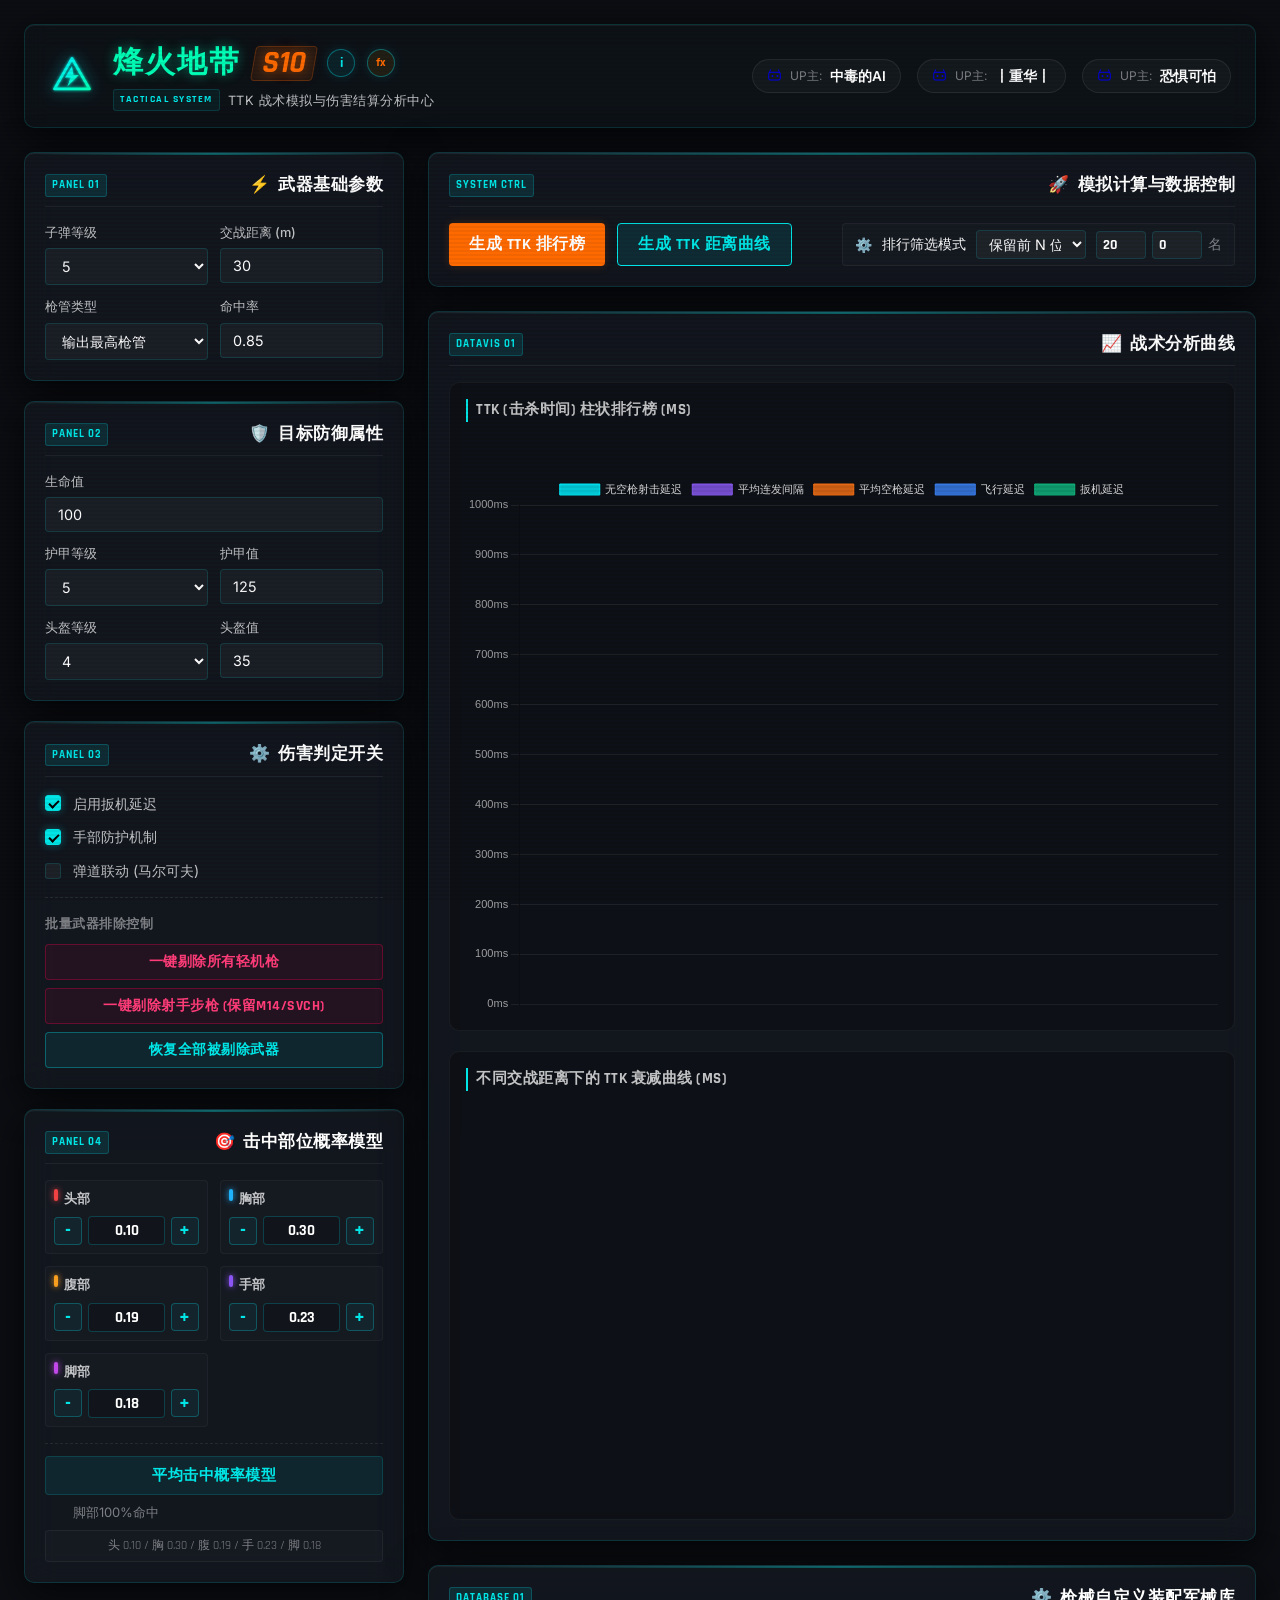
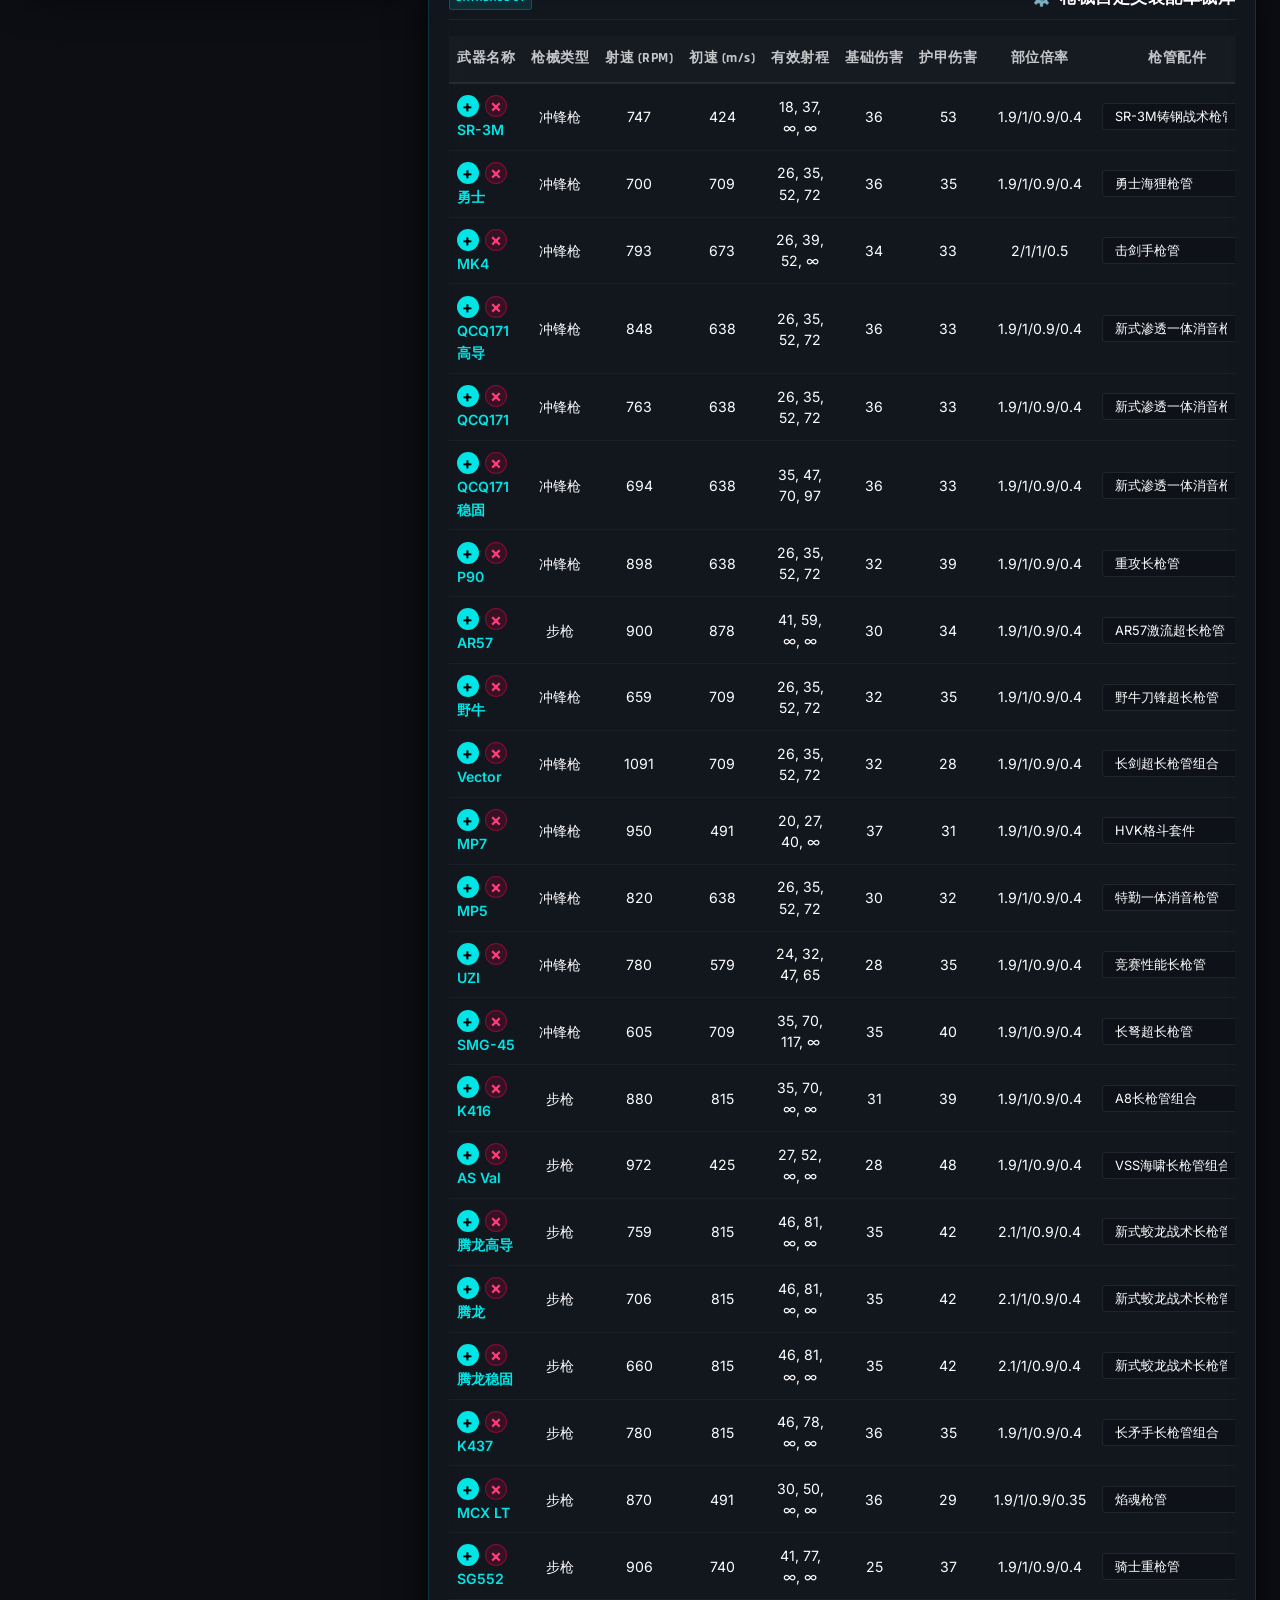
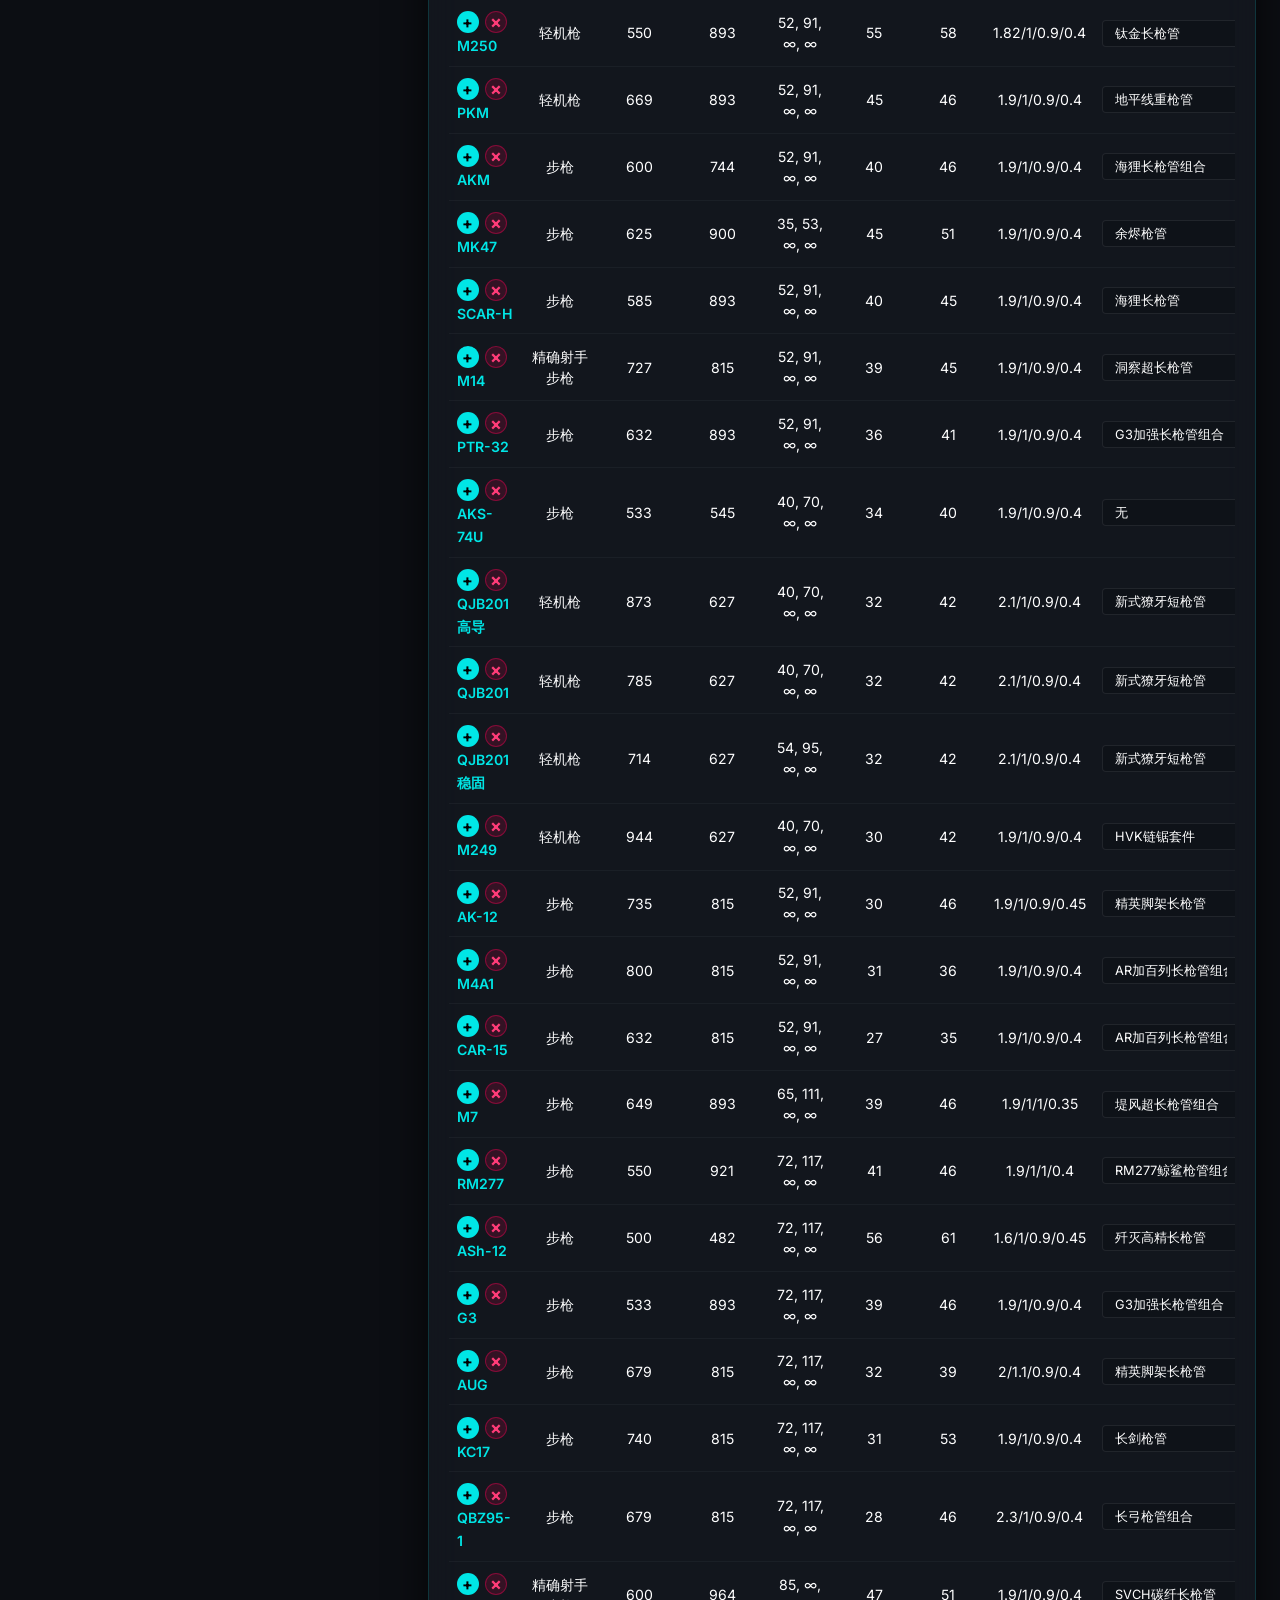
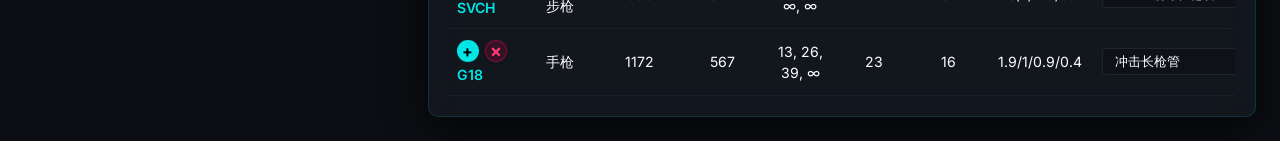
==== commit 52980e16: "Sync S10 weapon data and range mechanics" ====
--- a/index.html
+++ b/index.html
@@ -43,6 +43,12 @@
           <div class="title-brand-row">
             <span class="brand-beacon">烽火地带</span>
             <span class="brand-season">S10</span>
+            <button id="changelogOpenBtn" class="changelog-trigger" type="button" aria-label="查看S10更新日志" title="查看S10更新日志">
+              <span aria-hidden="true">i</span>
+            </button>
+            <button id="mechanismOpenBtn" class="changelog-trigger mechanism-trigger" type="button" aria-label="查看射程与初速机制说明" title="查看射程与初速机制说明">
+              <span aria-hidden="true">fx</span>
+            </button>
           </div>
           <div class="title-sub-row">
             <span class="cyber-logo-badge">TACTICAL SYSTEM</span>
@@ -204,7 +210,7 @@
             <div class="section-title">批量武器排除控制</div>
             <div class="exclude-btn-group">
               <button type="button" class="btn-exclude" id="excludeLmgBtn">一键剔除所有轻机枪</button>
-              <button type="button" class="btn-exclude" id="excludeDmrBtn">一键剔除精确步枪 (除M14)</button>
+              <button type="button" class="btn-exclude" id="excludeDmrBtn">一键剔除射手步枪 (保留M14/SVCH)</button>
               <button type="button" class="btn-exclude btn-reset-exclude" id="resetExcludeBtn">恢复全部被剔除武器</button>
             </div>
           </div>
@@ -469,6 +475,7 @@
                   <th>护甲伤害</th>
                   <th>部位倍率</th>
                   <th>枪管配件</th>
+                  <th>枪机配件</th>
                   <th>枪口配件</th>
                   <th>子弹型号</th>
                   <th>自定义命中率</th>
@@ -492,6 +499,119 @@
         <button id="weaponDetailCloseBtn" class="weapon-detail-close" type="button" aria-label="关闭">×</button>
       </div>
       <div id="weaponDetailContent"></div>
+    </div>
+  </div>
+
+  <div id="changelogModal" class="weapon-detail-modal changelog-modal hidden">
+    <div class="weapon-detail-backdrop" data-close="changelog-modal"></div>
+    <div class="weapon-detail-dialog changelog-dialog" role="dialog" aria-modal="true" aria-labelledby="changelogTitle">
+      <div class="modal-cyber-header">
+        <span class="modal-tag">S10 PATCH NOTES</span>
+        <button id="changelogCloseBtn" class="weapon-detail-close" type="button" aria-label="关闭">×</button>
+      </div>
+      <div class="changelog-content">
+        <div class="changelog-heading">
+          <h3 id="changelogTitle">S10 数据更新日志</h3>
+          <p>本次更新以当前录入和靶场可确认数据为准，未确认机制不进入计算。</p>
+        </div>
+
+        <section class="changelog-section">
+          <h4>武器数据同步</h4>
+          <ul>
+            <li><strong>M7</strong>：同步 S10 基础数据，37 肉伤 / 40 甲伤，649 RPM，基础射程 50 / 85m；堤风超长枪管提供 +2 肉伤 / +2 甲伤。</li>
+            <li><strong>AS Val</strong>：同步 S10 平衡调整，基础伤害 29 → 28，护甲伤害 48 → 44，基础初速确认 300m/s。</li>
+            <li><strong>AK-12</strong>：基础四肢伤害倍率 0.4 → 0.45。</li>
+          </ul>
+        </section>
+
+        <section class="changelog-section">
+          <h4>ASh-12 枪管</h4>
+          <ul>
+            <li><strong>HVK双发套件</strong>：新增双弹丸机制，每次击发按 2 枚弹丸结算；套件本身为 -14 肉伤、-10 甲伤、0.8 射速系数。</li>
+          </ul>
+        </section>
+
+        <section class="changelog-section">
+          <h4>新增武器</h4>
+          <ul>
+            <li><strong>RM277</strong>：41 肉伤 / 42 甲伤，550 RPM，650m/s 初速，基础射程 55 / 90m；鲸鲨枪管 1.3 射程系数，重型一体枪管 1.18 射程系数，专属 RM277断流消音器按轻语同级加成录入。</li>
+            <li><strong>SVCH</strong>：47 肉伤 / 46 甲伤，600 RPM，680m/s 初速，65m 衰减曲线；碳纤长枪管解锁全自动，镀铬爆发枪机按第 2-4 发射击间隔 700 RPM、第 5 发起回落 600 RPM 计算，并设为默认装配。</li>
+          </ul>
+        </section>
+
+        <section class="changelog-section">
+          <h4>子弹更新</h4>
+          <ul>
+            <li><strong>6.8×51mm AP（金弹）</strong>：加入 6.8 枪族可选弹药；同时补入 6.8×51mm PLY-I / PLY-II / PLY-III 的护甲系数与穿透档位。</li>
+            <li><strong>修脚四级弹药</strong>：新增 9×19mm CT 与 .45 ACP CT 的四肢增伤机制，9×19mm CT 四肢倍率 ×1.75，.45 ACP CT 四肢倍率 ×1.6。</li>
+          </ul>
+        </section>
+
+        <section class="changelog-section changelog-muted">
+          <h4>暂未加入</h4>
+          <ul>
+            <li>腾龙 5.8 新子弹当前未发现数值改动，本次不单独加入。</li>
+            <li>9×39mm PAB 系列由于靶场暂时无法稳定测试每次命中的易伤增量，机制未确认前不加入计算。</li>
+          </ul>
+        </section>
+      </div>
+    </div>
+  </div>
+
+  <div id="mechanismModal" class="weapon-detail-modal changelog-modal hidden">
+    <div class="weapon-detail-backdrop" data-close="mechanism-modal"></div>
+    <div class="weapon-detail-dialog changelog-dialog" role="dialog" aria-modal="true" aria-labelledby="mechanismTitle">
+      <div class="modal-cyber-header">
+        <span class="modal-tag">RANGE / VELOCITY</span>
+        <button id="mechanismCloseBtn" class="weapon-detail-close" type="button" aria-label="关闭">×</button>
+      </div>
+      <div class="changelog-content">
+        <div class="changelog-heading">
+          <h3 id="mechanismTitle">枪械射程与初速计算机制说明</h3>
+          <p>本说明基于 S10 靶场实测结果整理，普通枪管按通用倍率公式计算，特殊连狙枪管保留独立数据。</p>
+        </div>
+
+        <section class="changelog-section">
+          <h4>通用射程公式</h4>
+          <p class="mechanism-formula">最终射程 = 基础射程 × (枪管射程倍率 + 枪口射程加成)</p>
+          <ul>
+            <li>枪管射程倍率是完整倍率，例如普通长枪管常见为 1.18 或 1.3。</li>
+            <li>枪口射程加成是额外倍率，例如死寂为 +0.24，轻语 / 先进 / 勇火 / RM277断流消音器为 +0.18。</li>
+            <li>枪管和枪口不是固定米数相加，也不是两个倍率相乘，而是合并进同一个射程倍率后再乘基础射程。</li>
+          </ul>
+        </section>
+
+        <section class="changelog-section">
+          <h4>实测例子</h4>
+          <ul>
+            <li><strong>SKS</strong>：第二段基础射程 90m，瞬息超长枪管 1.3，死寂 +0.24；90 × (1.3 + 0.24) = 138.6，游戏显示 139m。</li>
+            <li><strong>RM277</strong>：第一段基础射程 55m，鲸鲨枪管 1.3，断流消音器 +0.18；55 × (1.3 + 0.18) = 81.4，游戏显示 81m。</li>
+          </ul>
+        </section>
+
+        <section class="changelog-section">
+          <h4>旧算法的问题</h4>
+          <ul>
+            <li>如果把枪管写成固定加几米，再叠加枪口倍率，会导致射程明显偏低。</li>
+            <li>例如 SKS 若按旧 ADD 思路计算：90 + 17 + 90 × 0.24 = 128.6，只会显示约 129m，和靶场实测 139m 不一致。</li>
+            <li>因此普通枪管已统一改为倍率档位，不再使用固定米数加成。</li>
+          </ul>
+        </section>
+
+        <section class="changelog-section">
+          <h4>初速与特例</h4>
+          <ul>
+            <li>初速加成独立计算，不由射程倍率反推；减射程枪管也不等于一定减初速。</li>
+            <li>SR-25、PSG-1 / SR9、Marlin 系列属于例外，它们的射程加成和初速加成不符合普通枪管档位关系，当前保留原始独立数据。</li>
+            <li>ASh-12 新枪管、HVK 双发套件、特殊子弹与 SVCH 镀铬爆发枪机机制已按实测和评论区补充同步到计算中。</li>
+          </ul>
+        </section>
+
+        <section class="changelog-section changelog-muted">
+          <h4>项目地址</h4>
+          <p class="mechanism-link"><a href="https://github.com/PingWang98/-ttk-calculator" target="_blank" rel="noopener noreferrer">https://github.com/PingWang98/-ttk-calculator</a></p>
+        </section>
+      </div>
     </div>
   </div>
 
@@ -1167,6 +1287,7 @@
         
         const barrelSel = row.querySelector('.barrelSel');
         const muzzleSel = row.querySelector('.muzzleSel');
+        const fireControlSel = row.querySelector('.fireControlSel');
         const bulletSel = row.querySelector('.bulletSel');
         const hitRateInput = row.querySelector('.hitRateInput');
         const slider = row.querySelector('.velocity-precision-slider');
@@ -1174,6 +1295,7 @@
         tableData[name] = {
           barrel: barrelSel ? barrelSel.value : undefined,
           muzzle: muzzleSel ? muzzleSel.value : undefined,
+          fireControl: fireControlSel ? fireControlSel.value : undefined,
           bullet: bulletSel ? bulletSel.value : undefined,
           hitRate: hitRateInput ? hitRateInput.value : undefined,
           slider: slider ? slider.value : undefined
@@ -1203,6 +1325,8 @@
       if (!saved) return;
       
       const tableData = JSON.parse(saved);
+      const canRestoreSelectValue = (select, value) =>
+        Array.from(select.options).some(option => option.value === value);
       let changed = false;
       
       document.querySelectorAll("#attachmentTable tbody tr").forEach(row => {
@@ -1212,21 +1336,28 @@
         const data = tableData[name];
         
         const barrelSel = row.querySelector('.barrelSel');
-        if (barrelSel && data.barrel !== undefined && barrelSel.value !== data.barrel) {
+        if (barrelSel && data.barrel !== undefined && barrelSel.value !== data.barrel && canRestoreSelectValue(barrelSel, data.barrel)) {
           barrelSel.value = data.barrel;
           barrelSel.dispatchEvent(new Event('change', { bubbles: true }));
           changed = true;
         }
         
         const muzzleSel = row.querySelector('.muzzleSel');
-        if (muzzleSel && data.muzzle !== undefined && muzzleSel.value !== data.muzzle) {
+        if (muzzleSel && data.muzzle !== undefined && muzzleSel.value !== data.muzzle && canRestoreSelectValue(muzzleSel, data.muzzle)) {
           muzzleSel.value = data.muzzle;
           muzzleSel.dispatchEvent(new Event('change', { bubbles: true }));
           changed = true;
         }
+
+        const fireControlSel = row.querySelector('.fireControlSel');
+        if (fireControlSel && data.fireControl !== undefined && fireControlSel.value !== data.fireControl && canRestoreSelectValue(fireControlSel, data.fireControl)) {
+          fireControlSel.value = data.fireControl;
+          fireControlSel.dispatchEvent(new Event('change', { bubbles: true }));
+          changed = true;
+        }
         
         const bulletSel = row.querySelector('.bulletSel');
-        if (bulletSel && data.bullet !== undefined && bulletSel.value !== data.bullet) {
+        if (bulletSel && data.bullet !== undefined && bulletSel.value !== data.bullet && canRestoreSelectValue(bulletSel, data.bullet)) {
           bulletSel.value = data.bullet;
           bulletSel.dispatchEvent(new Event('change', { bubbles: true }));
           changed = true;
@@ -1418,6 +1549,51 @@
       window.restoreAllInputs();
       window.restoreTtkValues();
 
+      const changelogModal = getCachedEl("changelogModal");
+      const changelogOpenBtn = getCachedEl("changelogOpenBtn");
+      const changelogCloseBtn = getCachedEl("changelogCloseBtn");
+      const mechanismModal = getCachedEl("mechanismModal");
+      const mechanismOpenBtn = getCachedEl("mechanismOpenBtn");
+      const mechanismCloseBtn = getCachedEl("mechanismCloseBtn");
+      const closeChangelog = () => {
+        if (changelogModal) changelogModal.classList.add("hidden");
+      };
+      const closeMechanism = () => {
+        if (mechanismModal) mechanismModal.classList.add("hidden");
+      };
+      if (changelogOpenBtn && changelogModal) {
+        changelogOpenBtn.addEventListener("click", () => {
+          changelogModal.classList.remove("hidden");
+        });
+      }
+      if (mechanismOpenBtn && mechanismModal) {
+        mechanismOpenBtn.addEventListener("click", () => {
+          mechanismModal.classList.remove("hidden");
+        });
+      }
+      if (changelogCloseBtn) {
+        changelogCloseBtn.addEventListener("click", closeChangelog);
+      }
+      if (mechanismCloseBtn) {
+        mechanismCloseBtn.addEventListener("click", closeMechanism);
+      }
+      if (changelogModal) {
+        changelogModal.addEventListener("click", (event) => {
+          if (event.target.dataset.close === "changelog-modal") closeChangelog();
+        });
+      }
+      if (mechanismModal) {
+        mechanismModal.addEventListener("click", (event) => {
+          if (event.target.dataset.close === "mechanism-modal") closeMechanism();
+        });
+      }
+      document.addEventListener("keydown", (event) => {
+        if (event.key === "Escape") {
+          closeChangelog();
+          closeMechanism();
+        }
+      });
+
       // Snapshot baseline TTK values BEFORE each calculation (capture phase = runs before bundle.js handlers)
       const calcBtnEarly = getCachedEl("calcBtn");
       if (calcBtnEarly) {
@@ -1505,17 +1681,18 @@
         });
       }
 
-      // Button: Exclude DMR except M14
+      // Button: Exclude DMR except M14 and SVCH
       const excludeDmrBtn = getCachedEl("excludeDmrBtn");
       if (excludeDmrBtn) {
         excludeDmrBtn.addEventListener("click", () => {
+          const keptDmrNames = ["M14", "SVCH"];
           document.querySelectorAll("#attachmentTable tbody tr").forEach((row) => {
             const nameCell = row.cells[0];
             const typeCell = row.cells[1];
             if (nameCell && typeCell) {
               const name = nameCell.textContent.trim();
               const type = typeCell.textContent.trim();
-              if (type === "精确射手步枪" && !name.includes("M14")) {
+              if (type === "精确射手步枪" && !keptDmrNames.some((keep) => name.includes(keep))) {
                 row.dataset.excluded = "1";
                 row.style.display = "none";
               }
@@ -1781,6 +1958,33 @@
         tbody.addEventListener("input", window.saveTableSettings);
       }
 
+      const restoreTableState = () => {
+        // Restore weapon settings from cache
+        window.restoreTableSettings();
+
+        // Restore persistent exclusions
+        const savedExclusions = localStorage.getItem('deltaTtk_exclusions');
+        if (savedExclusions) {
+          const exclusions = JSON.parse(savedExclusions);
+          let appliedEx = false;
+          document.querySelectorAll("#attachmentTable tbody tr").forEach(row => {
+            const name = row.dataset.weaponName || (row.cells[0] && row.cells[0].textContent.trim());
+            if (exclusions[name]) {
+              row.dataset.excluded = "1";
+              row.style.display = "none";
+              appliedEx = true;
+            }
+          });
+          if (appliedEx) {
+            window.needsTtkRebuild = true;
+          }
+        } else {
+          // Default: Exclude DMR except M14 and SVCH on first load
+          const excludeDmrBtn = getCachedEl("excludeDmrBtn");
+          if (excludeDmrBtn) excludeDmrBtn.click();
+        }
+      };
+
       // MutationObserver to safely restore table accessories and exclusions once populated dynamically
       let restoreTimeout = null;
       const observer = new MutationObserver((mutations) => {
@@ -1796,31 +2000,7 @@
           clearTimeout(restoreTimeout);
           restoreTimeout = setTimeout(() => {
             observer.disconnect();
-            
-            // Restore weapon settings from cache
-            window.restoreTableSettings();
-            
-            // Restore persistent exclusions
-            const savedExclusions = localStorage.getItem('deltaTtk_exclusions');
-            if (savedExclusions) {
-              const exclusions = JSON.parse(savedExclusions);
-              let appliedEx = false;
-              document.querySelectorAll("#attachmentTable tbody tr").forEach(row => {
-                const name = row.dataset.weaponName || (row.cells[0] && row.cells[0].textContent.trim());
-                if (exclusions[name]) {
-                  row.dataset.excluded = "1";
-                  row.style.display = "none";
-                  appliedEx = true;
-                }
-              });
-              if (appliedEx) {
-                window.needsTtkRebuild = true;
-              }
-            } else {
-              // Default: Exclude DMR except M14 on first load
-              const excludeDmrBtn = getCachedEl("excludeDmrBtn");
-              if (excludeDmrBtn) excludeDmrBtn.click();
-            }
+            restoreTableState();
             
             // Re-observe
             setTimeout(() => {
@@ -1832,7 +2012,19 @@
       });
 
       const tb = getCachedQuery("#attachmentTable tbody");
-      if (tb) observer.observe(tb, { childList: true });
+      if (tb) {
+        observer.observe(tb, { childList: true });
+        if (tb.children.length > 0) {
+          restoreTimeout = setTimeout(() => {
+            observer.disconnect();
+            restoreTableState();
+            setTimeout(() => {
+              const latestTb = getCachedQuery("#attachmentTable tbody");
+              if (latestTb) observer.observe(latestTb, { childList: true });
+            }, 300);
+          }, 150);
+        }
+      }
     });
 
     window.normalizeProbability = function() {
--- a/styles_optimized.css
+++ b/styles_optimized.css
@@ -147,6 +147,52 @@
   padding: 1px 8px;
   border-radius: 4px;
   display: inline-block;
+}
+
+.changelog-trigger {
+  width: 28px;
+  height: 28px;
+  display: inline-flex;
+  align-items: center;
+  justify-content: center;
+  border-radius: 50%;
+  border: 1px solid rgba(0, 240, 255, 0.35);
+  background: rgba(0, 240, 255, 0.08);
+  color: var(--color-cyan);
+  padding: 0;
+  font-family: var(--font-header);
+  font-size: 0.9rem;
+  font-weight: 800;
+  line-height: 1;
+  cursor: pointer;
+  box-shadow: 0 0 12px rgba(0, 240, 255, 0.12);
+  transition: var(--transition-smooth);
+}
+
+.changelog-trigger:hover {
+  border-color: var(--color-cyan);
+  background: rgba(0, 240, 255, 0.16);
+  box-shadow: 0 0 14px var(--color-cyan-glow);
+  transform: translateY(-1px);
+}
+
+.changelog-trigger:focus-visible {
+  outline: 2px solid var(--color-cyan);
+  outline-offset: 3px;
+}
+
+.mechanism-trigger {
+  border-color: rgba(255, 184, 0, 0.42);
+  background: rgba(255, 184, 0, 0.08);
+  color: var(--color-orange);
+  font-size: 0.72rem;
+  letter-spacing: 0;
+}
+
+.mechanism-trigger:hover {
+  border-color: var(--color-orange);
+  background: rgba(255, 184, 0, 0.16);
+  box-shadow: 0 0 14px rgba(255, 107, 0, 0.35);
 }
 
 .title-sub-row {
@@ -614,6 +660,19 @@
   transition: var(--transition-smooth);
 }
 
+.title-brand-row .changelog-trigger {
+  width: 28px;
+  min-width: 28px;
+  height: 28px;
+  flex: 0 0 28px;
+  padding: 0;
+  border: 1px solid rgba(0, 240, 255, 0.35);
+  border-radius: 50%;
+  box-sizing: border-box;
+  text-transform: none;
+  letter-spacing: 0;
+}
+
 .btn-tech {
   background: rgba(0, 240, 255, 0.08);
   border: 1px solid var(--border-cyan);
@@ -1376,6 +1435,96 @@
   transform: rotate(90deg);
 }
 
+.changelog-dialog {
+  max-width: 860px;
+}
+
+.changelog-content {
+  display: grid;
+  gap: 14px;
+}
+
+.changelog-heading h3 {
+  font-family: var(--font-header);
+  font-size: 1.55rem;
+  font-weight: 800;
+  color: var(--color-cyan);
+  margin-bottom: 6px;
+}
+
+.changelog-heading p {
+  color: var(--color-text-secondary);
+  font-size: 0.92rem;
+}
+
+.changelog-section {
+  border: 1px solid rgba(0, 240, 255, 0.14);
+  border-radius: 8px;
+  padding: 14px 16px;
+  background: rgba(255, 255, 255, 0.025);
+}
+
+.changelog-section h4 {
+  font-family: var(--font-header);
+  color: var(--color-orange);
+  font-size: 1rem;
+  font-weight: 800;
+  margin-bottom: 9px;
+}
+
+.changelog-section ul {
+  display: grid;
+  gap: 8px;
+  margin: 0;
+  padding-left: 18px;
+}
+
+.changelog-section li {
+  color: var(--color-text-secondary);
+  font-size: 0.9rem;
+  line-height: 1.65;
+}
+
+.changelog-section strong {
+  color: var(--color-text-primary);
+  font-weight: 700;
+}
+
+.changelog-muted {
+  border-color: rgba(255, 255, 255, 0.1);
+  background: rgba(255, 255, 255, 0.018);
+}
+
+.changelog-muted h4 {
+  color: var(--color-text-muted);
+}
+
+.mechanism-formula {
+  border: 1px solid rgba(0, 240, 255, 0.22);
+  border-radius: 6px;
+  background: rgba(0, 240, 255, 0.06);
+  color: var(--color-cyan);
+  font-family: var(--font-mono);
+  font-size: 0.92rem;
+  line-height: 1.55;
+  margin: 0 0 10px;
+  padding: 10px 12px;
+}
+
+.mechanism-link {
+  margin: 0;
+  word-break: break-all;
+}
+
+.mechanism-link a {
+  color: var(--color-cyan);
+  text-decoration: none;
+}
+
+.mechanism-link a:hover {
+  text-decoration: underline;
+}
+
 /* Modal Content details styling */
 .weapon-detail-header h3 {
   font-family: var(--font-header);
@@ -1745,6 +1894,24 @@
   .brand-season {
     font-size: 1.55rem;
   }
+
+  .changelog-trigger {
+    width: 26px;
+    height: 26px;
+  }
+
+  .changelog-dialog {
+    padding: 18px;
+  }
+
+  .changelog-section {
+    padding: 12px 13px;
+  }
+
+  .changelog-section li {
+    font-size: 0.86rem;
+    line-height: 1.58;
+  }
   
   .version-info {
     justify-content: center;
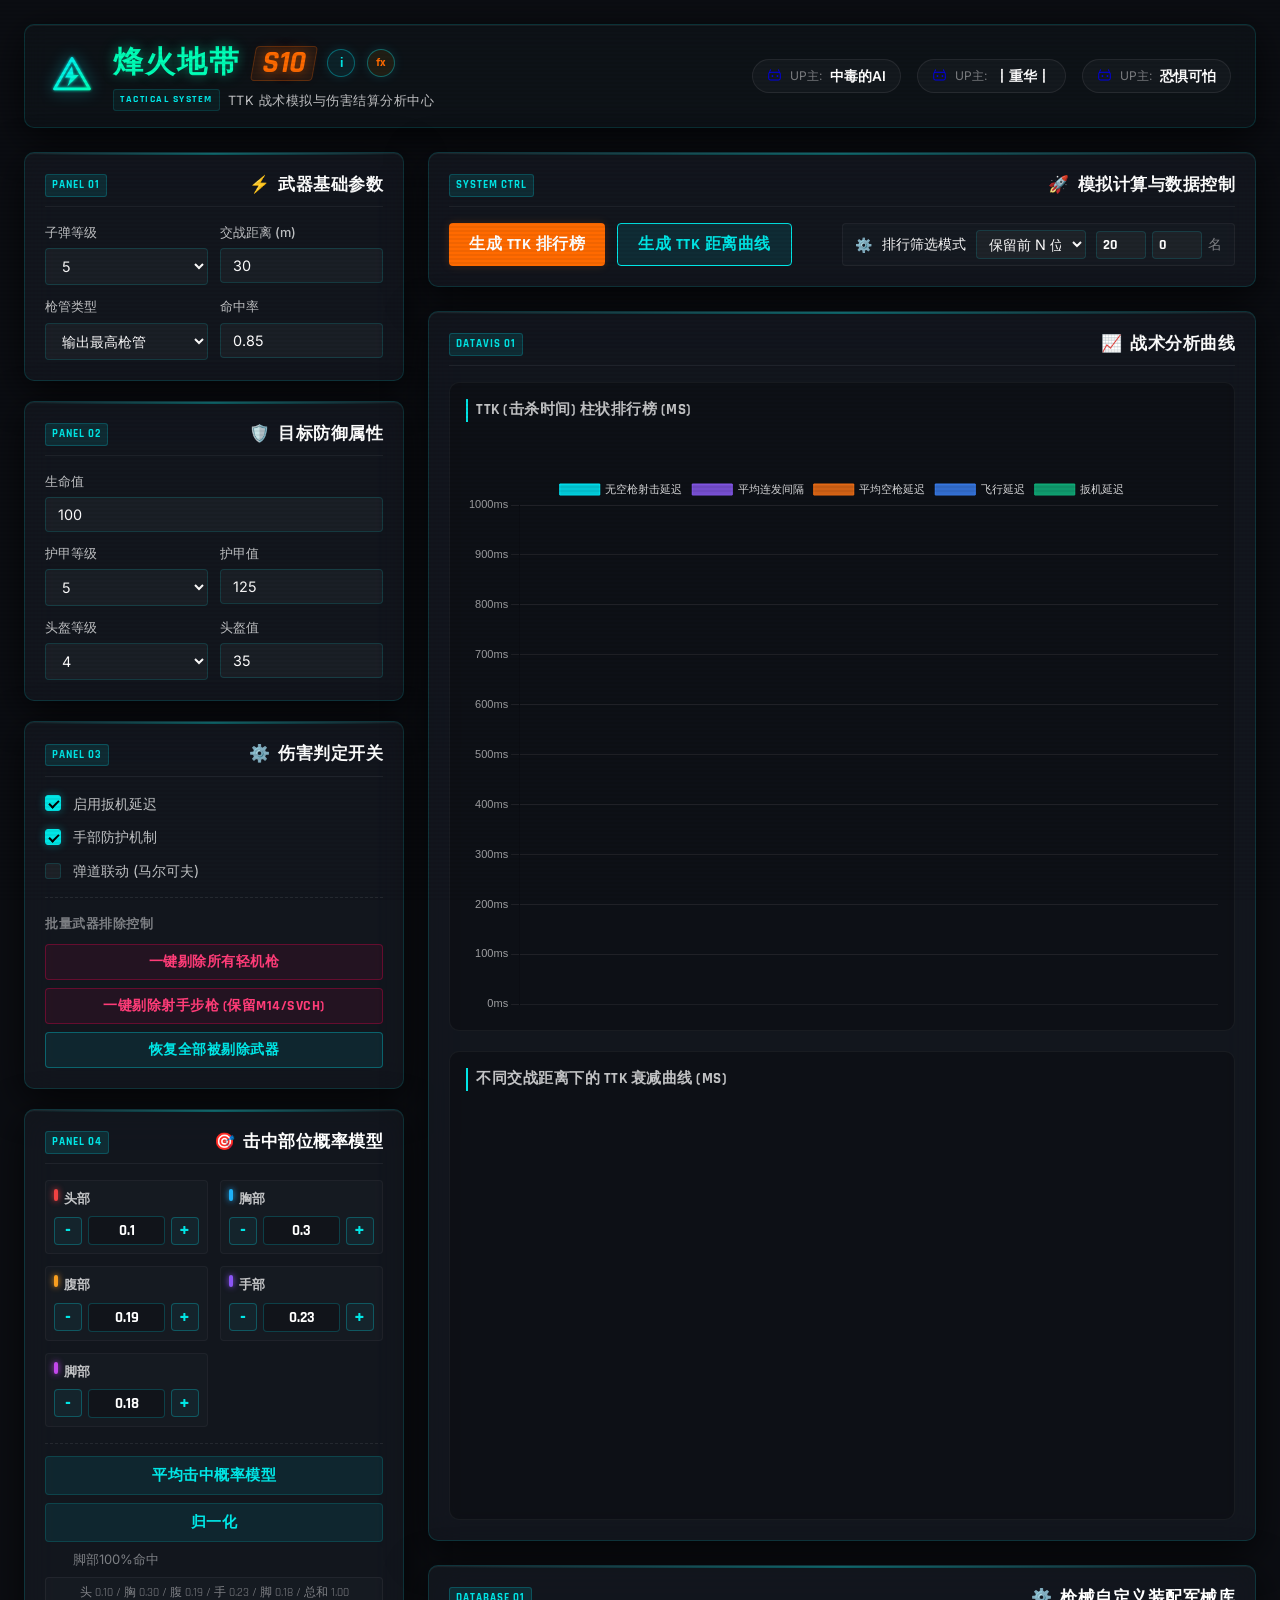
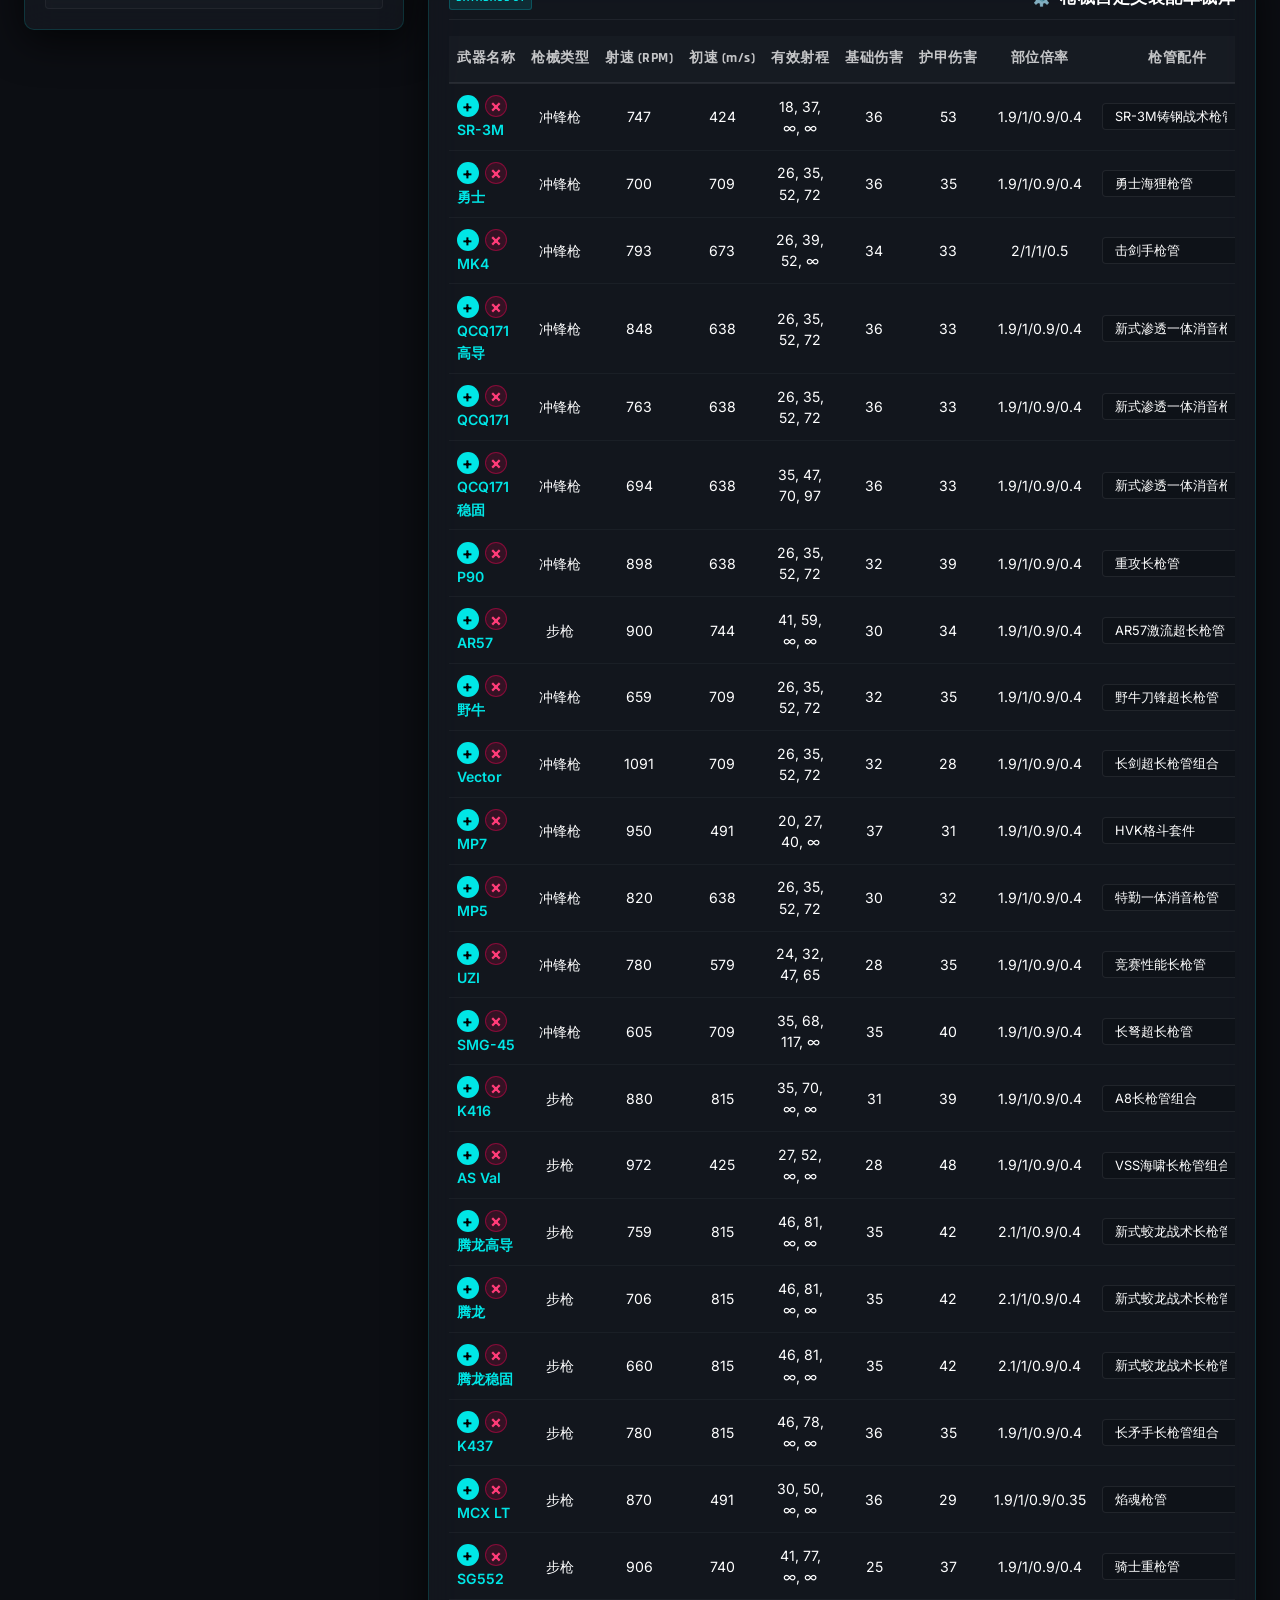
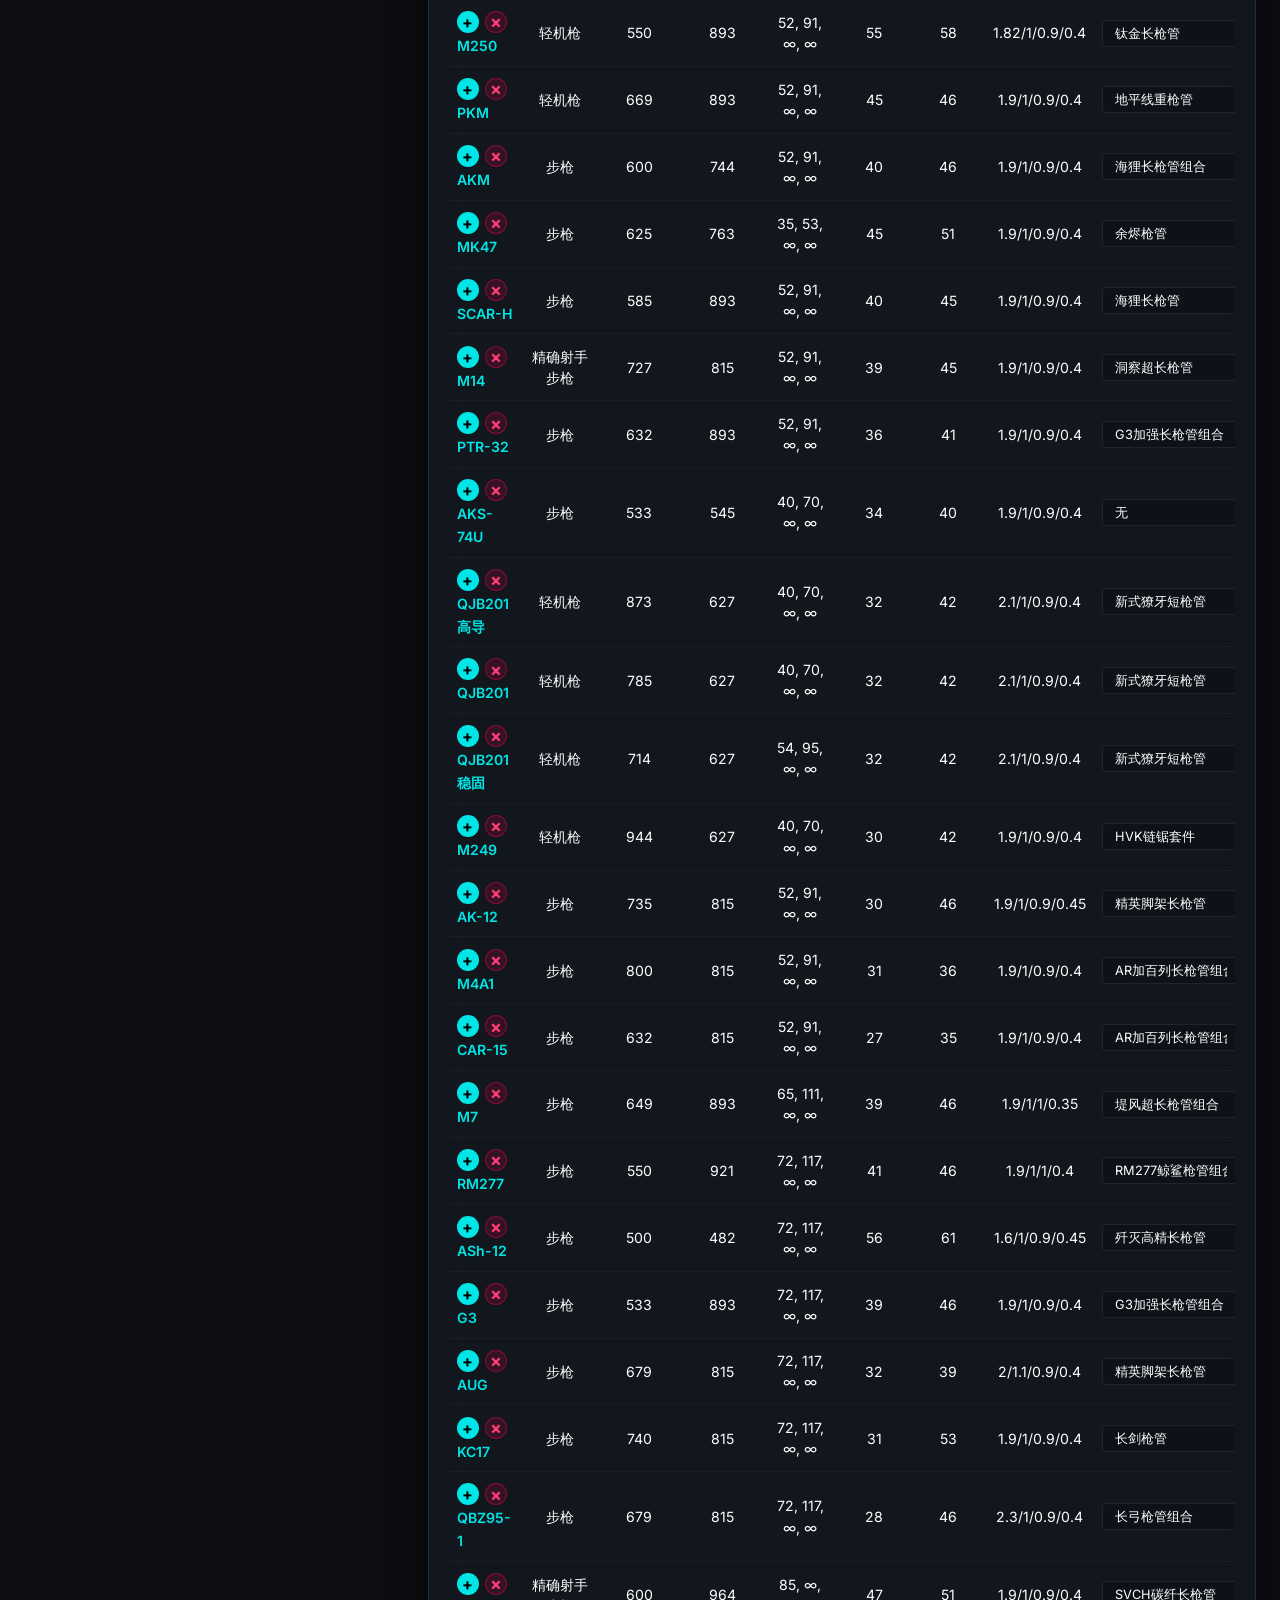
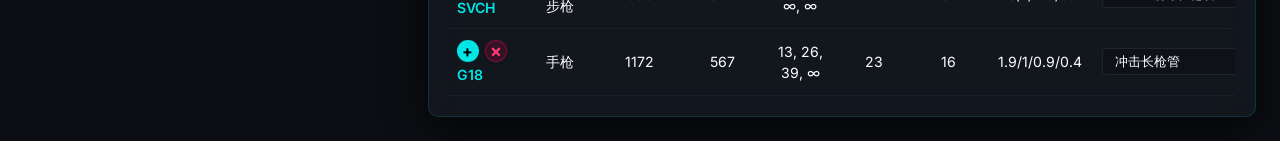
==== commit bdbf5ec5: "Update hit probability controls and weapon ranges" ====
--- a/index.html
+++ b/index.html
@@ -230,7 +230,7 @@
               <label for="pHead">头部</label>
               <div class="prob-adjuster-wrap">
                 <button type="button" class="btn-prob-adj" onclick="adjustProbability('pHead', -0.03, event)">-</button>
-                <input type="number" id="pHead" value="0.10" step="0.01" min="0" max="1">
+                <input type="number" id="pHead" value="0.10" step="0.01" min="0">
                 <button type="button" class="btn-prob-adj" onclick="adjustProbability('pHead', 0.03, event)">+</button>
               </div>
             </div>
@@ -239,7 +239,7 @@
               <label for="pChest">胸部</label>
               <div class="prob-adjuster-wrap">
                 <button type="button" class="btn-prob-adj" onclick="adjustProbability('pChest', -0.03, event)">-</button>
-                <input type="number" id="pChest" value="0.30" step="0.01" min="0" max="1">
+                <input type="number" id="pChest" value="0.30" step="0.01" min="0">
                 <button type="button" class="btn-prob-adj" onclick="adjustProbability('pChest', 0.03, event)">+</button>
               </div>
             </div>
@@ -248,7 +248,7 @@
               <label for="pStomach">腹部</label>
               <div class="prob-adjuster-wrap">
                 <button type="button" class="btn-prob-adj" onclick="adjustProbability('pStomach', -0.03, event)">-</button>
-                <input type="number" id="pStomach" value="0.19" step="0.01" min="0" max="1">
+                <input type="number" id="pStomach" value="0.19" step="0.01" min="0">
                 <button type="button" class="btn-prob-adj" onclick="adjustProbability('pStomach', 0.03, event)">+</button>
               </div>
             </div>
@@ -257,7 +257,7 @@
               <label for="pArms">手部</label>
               <div class="prob-adjuster-wrap">
                 <button type="button" class="btn-prob-adj" onclick="adjustProbability('pArms', -0.03, event)">-</button>
-                <input type="number" id="pArms" value="0.23" step="0.01" min="0" max="1">
+                <input type="number" id="pArms" value="0.23" step="0.01" min="0">
                 <button type="button" class="btn-prob-adj" onclick="adjustProbability('pArms', 0.03, event)">+</button>
               </div>
             </div>
@@ -266,7 +266,7 @@
               <label for="pLegs">脚部</label>
               <div class="prob-adjuster-wrap">
                 <button type="button" class="btn-prob-adj" onclick="adjustProbability('pLegs', -0.03, event)">-</button>
-                <input type="number" id="pLegs" value="0.18" step="0.01" min="0" max="1">
+                <input type="number" id="pLegs" value="0.18" step="0.01" min="0">
                 <button type="button" class="btn-prob-adj" onclick="adjustProbability('pLegs', 0.03, event)">+</button>
               </div>
             </div>
@@ -274,6 +274,7 @@
           <div class="prob-actions-bar">
             <div style="display: flex; align-items: center; justify-content: space-between; flex-wrap: wrap; gap: 8px;">
               <button id="avgHitProbBtn" type="button" class="btn-tech">平均击中概率模型</button>
+              <button id="normalizeHitProbBtn" type="button" class="btn-tech">归一化</button>
               <label class="checkbox-container" style="display: inline-flex; align-items: center; gap: 6px; cursor: pointer; color: var(--color-text-muted); font-size: 13px; user-select: none;">
                 <input type="checkbox" id="onlyLegs100" style="cursor: pointer; width: 14px; height: 14px; margin: 0;">
                 <span>脚部100%命中</span>
@@ -1402,7 +1403,7 @@
     };
 
     window.normalizeToSumOne = function(currentVals, keys) {
-      const values = keys.map(k => parseFloat(currentVals[k]) || 0);
+      const values = keys.map(k => Math.max(0, parseFloat(currentVals[k]) || 0));
       const sum = values.reduce((s, v) => s + v, 0);
       if (sum === 0) {
         const share = Math.floor(100 / keys.length);
@@ -1595,10 +1596,29 @@
       });
 
       // Snapshot baseline TTK values BEFORE each calculation (capture phase = runs before bundle.js handlers)
+      window.validateHitProbabilitySum = function(showMessage = false) {
+        const parts = ['pHead', 'pChest', 'pStomach', 'pArms', 'pLegs'];
+        const sum = parts.reduce((total, id) => {
+          const el = getCachedEl(id);
+          const value = el ? Math.max(0, parseFloat(el.value) || 0) : 0;
+          return total + value;
+        }, 0);
+        const valid = Math.abs(sum - 1) <= 1e-6;
+        if (!valid && showMessage) {
+          alert(`部位概率总和必须为 1.00，当前为 ${sum.toFixed(2)}。请先点击“归一化”。`);
+        }
+        return valid;
+      };
+
       const calcBtnEarly = getCachedEl("calcBtn");
       if (calcBtnEarly) {
         calcBtnEarly.addEventListener("click", (event) => {
           if (!event.isTrusted) return;
+          if (!window.validateHitProbabilitySum(true)) {
+            event.preventDefault();
+            event.stopImmediatePropagation();
+            return;
+          }
           window.isUserGeneratingTtk = true;
           if (window.currentTtkValues) {
             window.lastTtkValues = { ...window.currentTtkValues };
@@ -1659,7 +1679,6 @@
         startupMarkovRows.forEach(r => {
           window.normalizeMarkovRow(r);
         });
-        window.normalizeProbability();
         window.isRestoring = false;
         
         window.needsTtkRebuild = true;
@@ -1717,30 +1736,52 @@
         });
       }
 
-      // Auto-updater for probability hint tag
+      // Auto-updater for probability inputs. Values are user-controlled weights until normalized manually.
       const probParts = ['pHead', 'pChest', 'pStomach', 'pArms', 'pLegs'];
+      const probLabels = ['头', '胸', '腹', '手', '脚'];
+      function clampProbabilityInput(el, formatValue) {
+        if (!el) return 0;
+        let value = parseFloat(el.value);
+        if (!Number.isFinite(value)) value = 0;
+        value = Math.max(0, value);
+        if (parseFloat(el.value) < 0 || formatValue) {
+          el.value = value.toFixed(2);
+        }
+        return value;
+      }
+
       function updateProbHintTag() {
-        const pHead = parseFloat(getCachedEl('pHead').value) || 0;
-        const pChest = parseFloat(getCachedEl('pChest').value) || 0;
-        const pStomach = parseFloat(getCachedEl('pStomach').value) || 0;
-        const pArms = parseFloat(getCachedEl('pArms').value) || 0;
-        const pLegs = parseFloat(getCachedEl('pLegs').value) || 0;
+        const vals = probParts.map(id => clampProbabilityInput(getCachedEl(id), false));
+        const total = vals.reduce((sum, val) => sum + val, 0);
         
         const hintEl = getCachedQuery('.prob-hint-tag');
         if (hintEl) {
-          hintEl.textContent = `头 ${pHead.toFixed(2)} / 胸 ${pChest.toFixed(2)} / 腹 ${pStomach.toFixed(2)} / 手 ${pArms.toFixed(2)} / 脚 ${pLegs.toFixed(2)}`;
-        }
-      }
+          hintEl.textContent = `${probLabels.map((l, i) => `${l} ${vals[i].toFixed(2)}`).join(' / ')} / 总和 ${total.toFixed(2)}`;
+        }
+      }
+      window.updateProbHintTag = updateProbHintTag;
       
       probParts.forEach(id => {
         const el = getCachedEl(id);
         if (el) {
-          el.addEventListener('change', updateProbHintTag);
-          el.addEventListener('input', updateProbHintTag);
-          el.addEventListener('change', () => window.balanceProbability(id));
-          el.addEventListener('input', () => window.balanceProbability(id));
+          el.addEventListener('input', () => {
+            clampProbabilityInput(el, false);
+            updateProbHintTag();
+            window.saveAllInputs();
+          });
+          el.addEventListener('change', () => {
+            clampProbabilityInput(el, true);
+            updateProbHintTag();
+            window.saveAllInputs();
+          });
         }
       });
+      const normalizeHitProbBtn = getCachedEl("normalizeHitProbBtn");
+      if (normalizeHitProbBtn) {
+        normalizeHitProbBtn.addEventListener("click", () => {
+          window.normalizeProbability();
+        });
+      }
       updateProbHintTag();
 
       // Bind Markov row auto-balancers & Interactive Adjusters
@@ -2042,6 +2083,10 @@
           el.value = normalized[p].toFixed(2);
         }
       });
+      if (typeof window.updateProbHintTag === 'function') {
+        window.updateProbHintTag();
+      }
+      window.saveAllInputs();
     };
 
     window.balanceProbability = function(changedId) {
@@ -2095,9 +2140,11 @@
       
       let currentVal = parseFloat(el.value) || 0;
       let targetVal = currentVal + delta;
-      el.value = Math.max(0, Math.min(1.0, Math.round(targetVal * 100) / 100)).toFixed(2);
-      
-      window.balanceProbability(partId);
+      el.value = Math.max(0, Math.round(targetVal * 100) / 100).toFixed(2);
+      if (typeof window.updateProbHintTag === 'function') {
+        window.updateProbHintTag();
+      }
+      window.saveAllInputs();
     };
   </script>
   <script src="./bundle.js" defer></script>
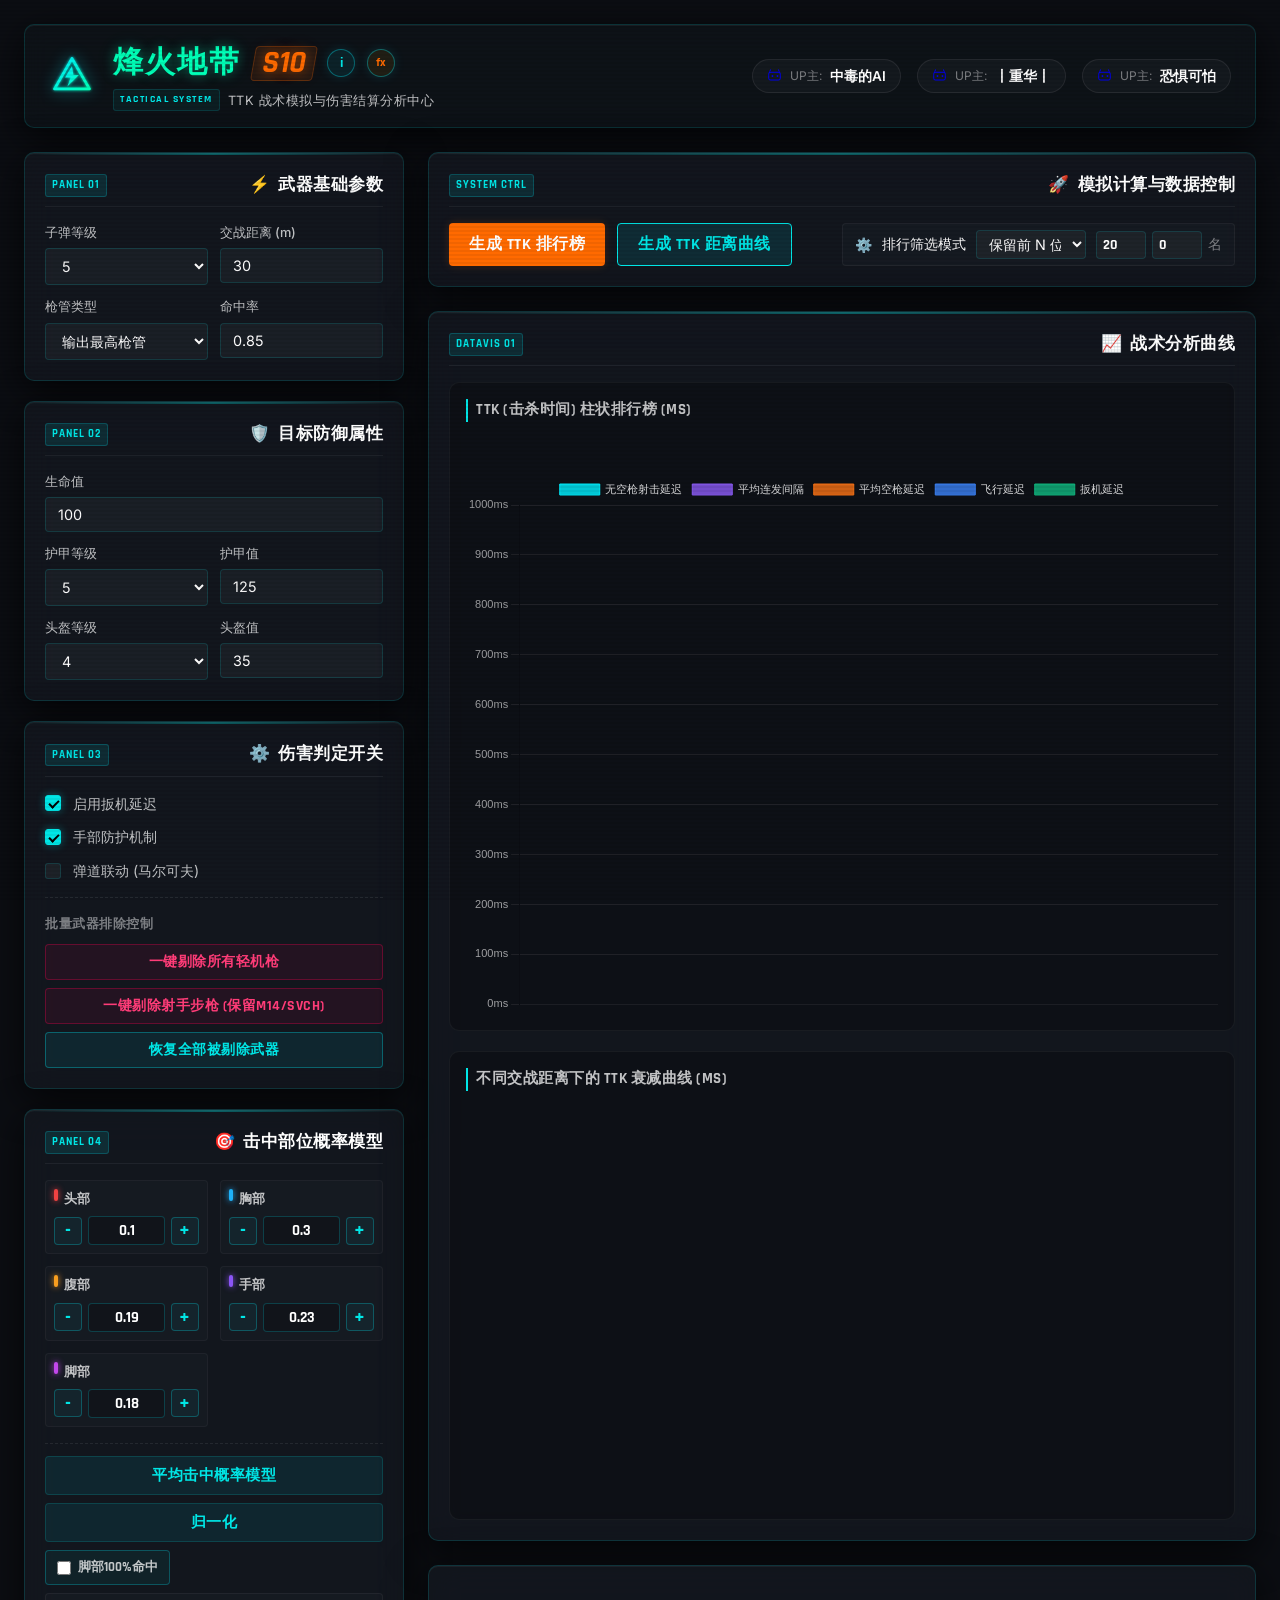
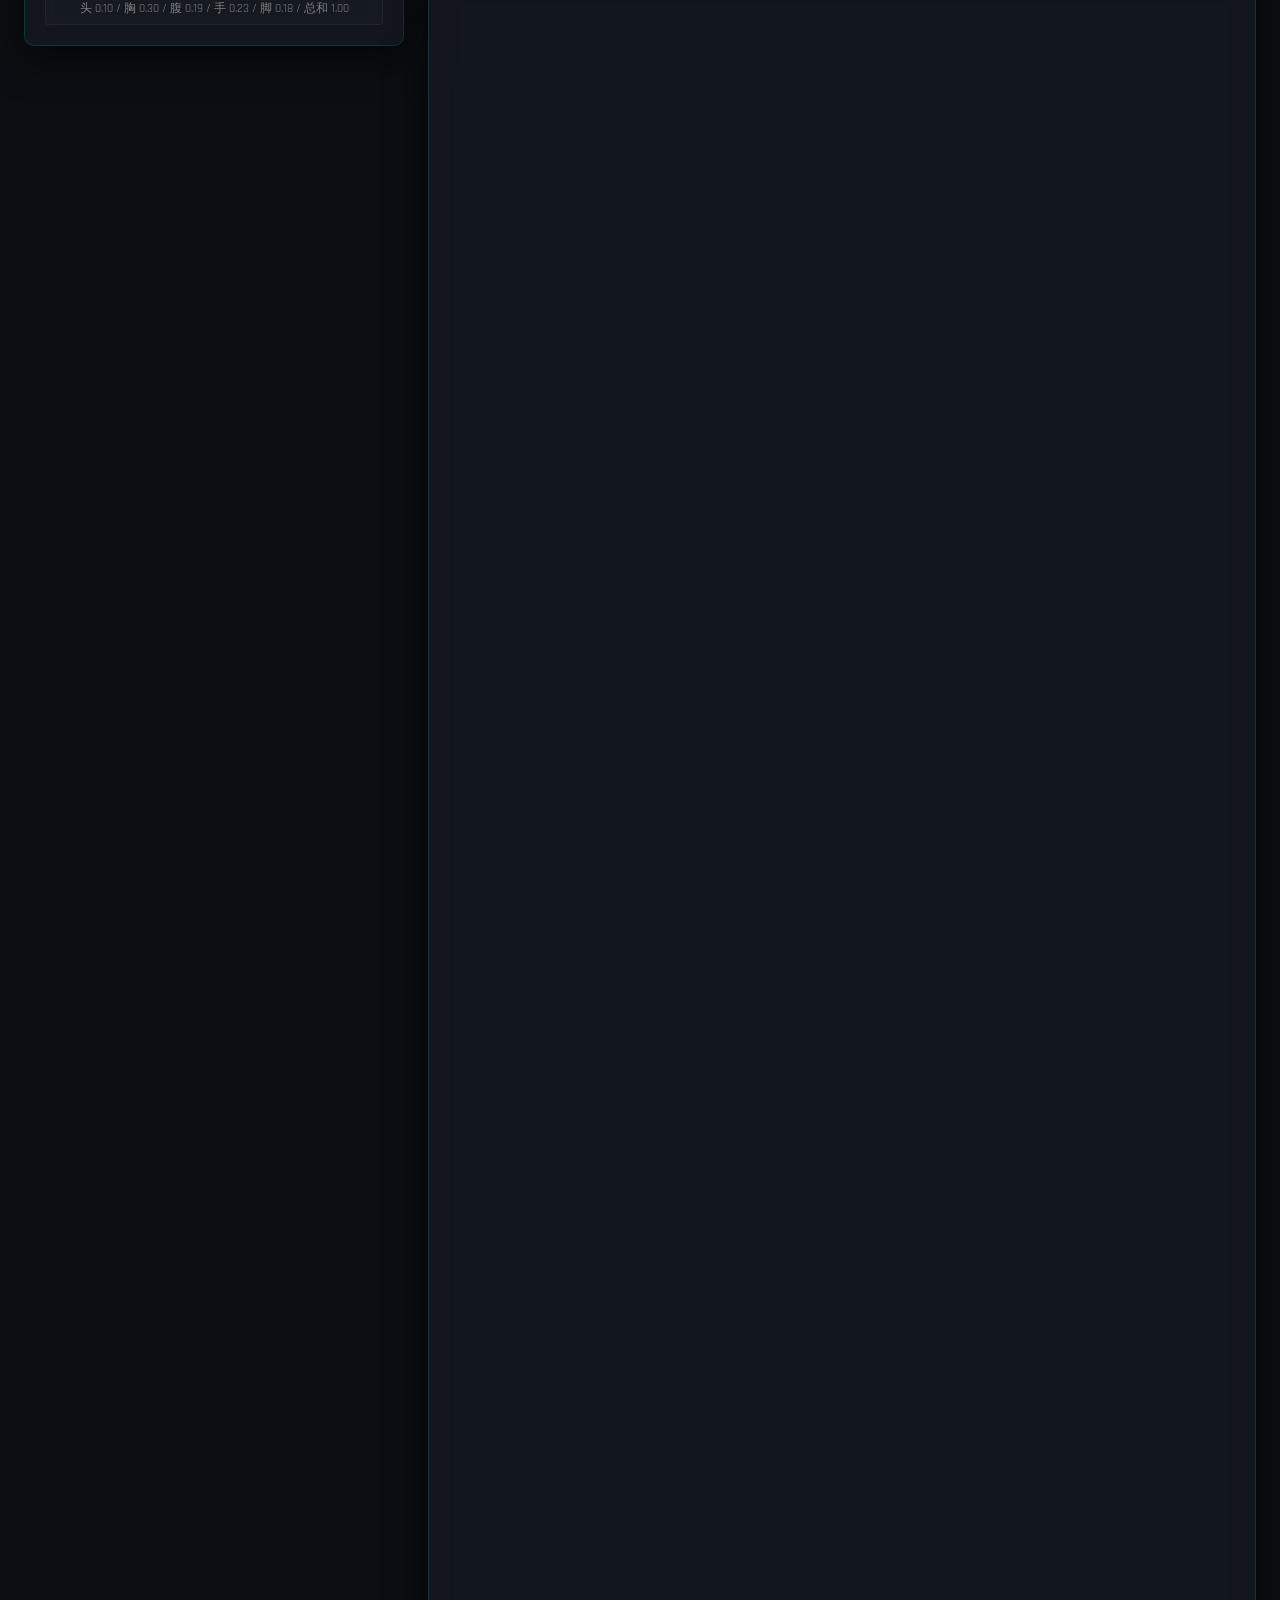
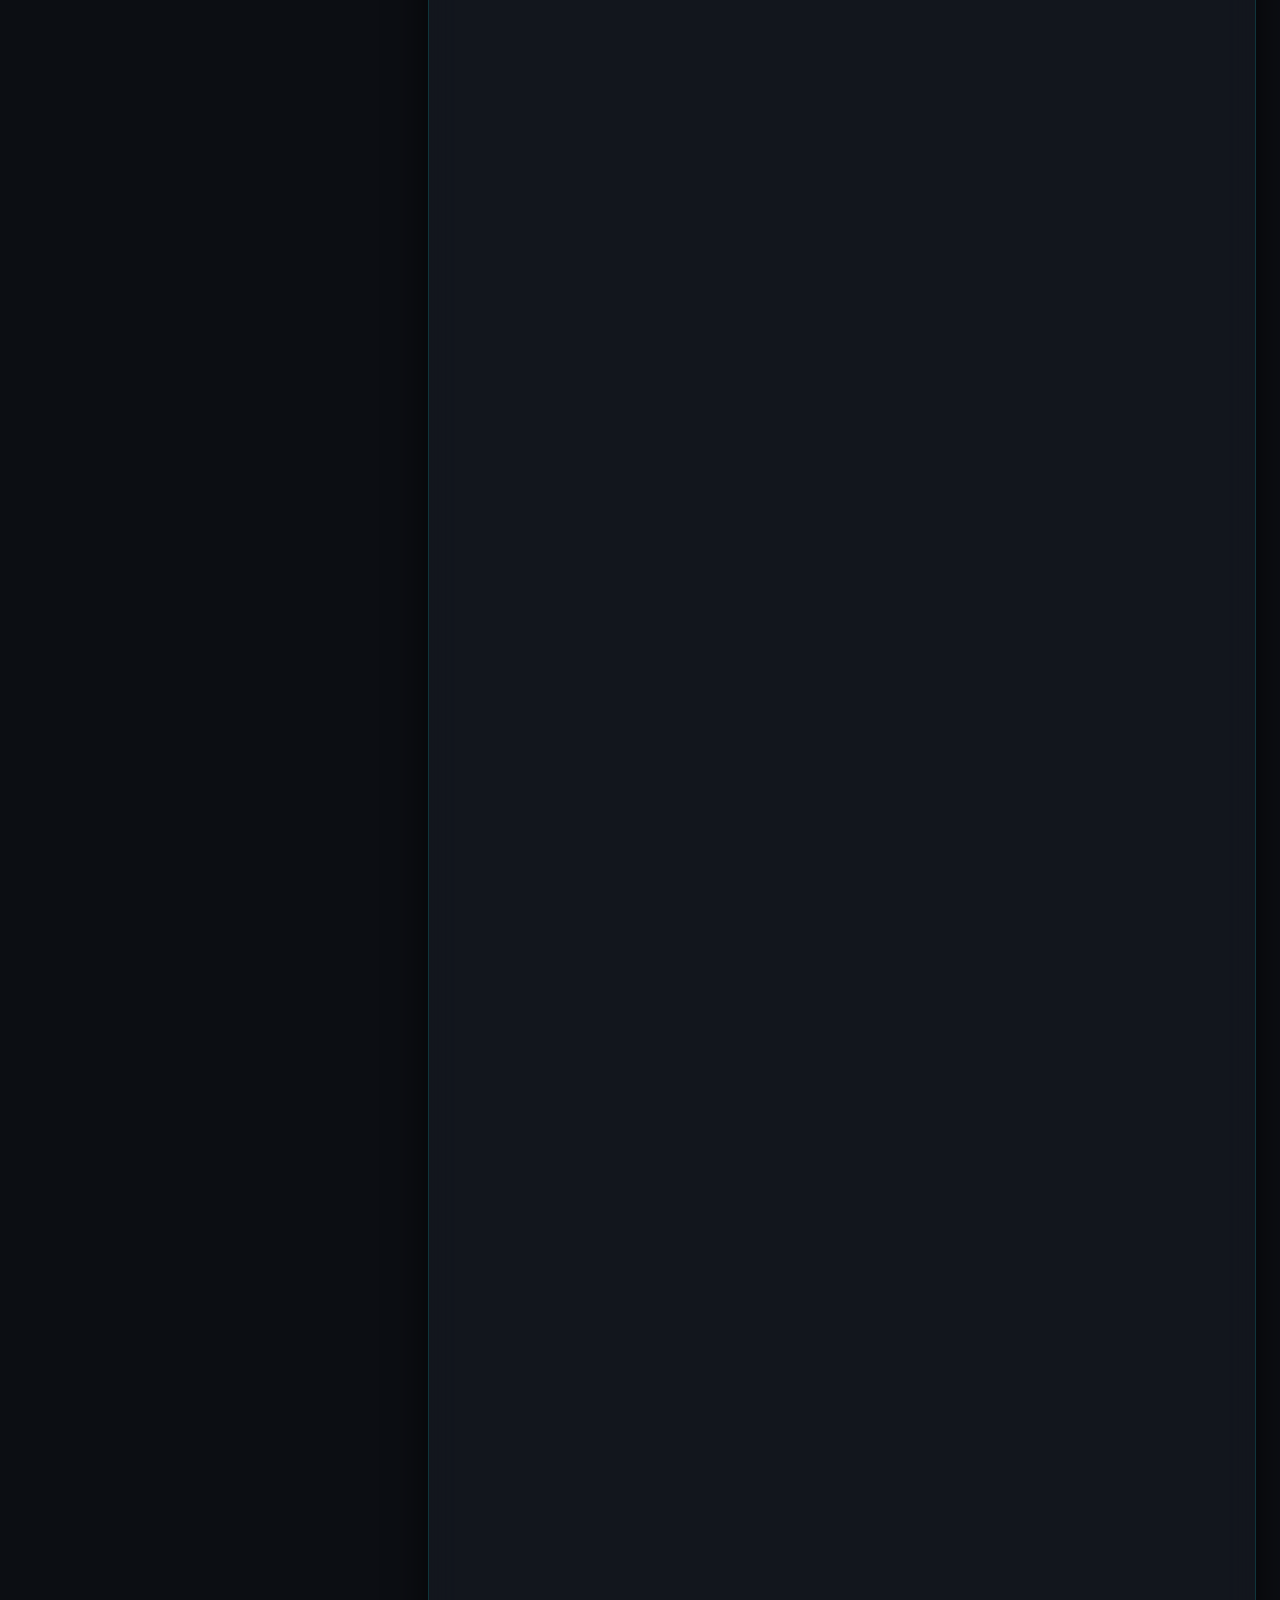
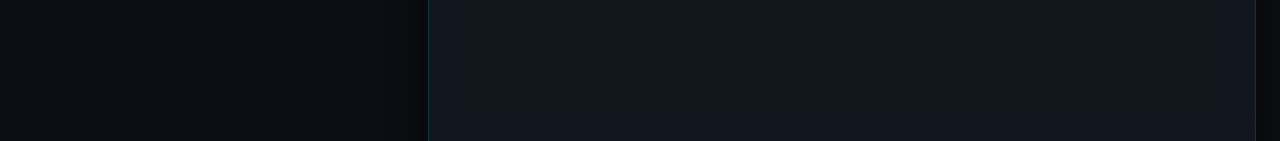
==== commit 694583f7: "Add README and update hit probability toggle" ====
--- a/index.html
+++ b/index.html
@@ -272,11 +272,11 @@
             </div>
           </div>
           <div class="prob-actions-bar">
-            <div style="display: flex; align-items: center; justify-content: space-between; flex-wrap: wrap; gap: 8px;">
+            <div class="prob-action-row">
               <button id="avgHitProbBtn" type="button" class="btn-tech">平均击中概率模型</button>
               <button id="normalizeHitProbBtn" type="button" class="btn-tech">归一化</button>
-              <label class="checkbox-container" style="display: inline-flex; align-items: center; gap: 6px; cursor: pointer; color: var(--color-text-muted); font-size: 13px; user-select: none;">
-                <input type="checkbox" id="onlyLegs100" style="cursor: pointer; width: 14px; height: 14px; margin: 0;">
+              <label class="prob-toggle-box">
+                <input type="checkbox" id="onlyLegs100">
                 <span>脚部100%命中</span>
               </label>
             </div>
--- a/styles_optimized.css
+++ b/styles_optimized.css
@@ -632,6 +632,54 @@
   gap: 8px;
   border-top: 1px dashed rgba(255, 255, 255, 0.08);
   padding-top: 12px;
+}
+
+.prob-action-row {
+  display: flex;
+  align-items: center;
+  justify-content: space-between;
+  flex-wrap: wrap;
+  gap: 8px;
+}
+
+.prob-toggle-box {
+  display: inline-flex;
+  align-items: center;
+  justify-content: center;
+  gap: 7px;
+  min-height: 34px;
+  padding: 7px 11px;
+  border: 1px solid rgba(0, 240, 255, 0.25);
+  border-radius: var(--border-radius-sm);
+  background: rgba(0, 240, 255, 0.05);
+  color: var(--color-text-secondary);
+  cursor: pointer;
+  user-select: none;
+  font-family: var(--font-header);
+  font-size: 0.82rem;
+  font-weight: 700;
+  transition: var(--transition-smooth);
+}
+
+.prob-toggle-box:hover {
+  border-color: var(--color-cyan);
+  color: var(--color-cyan);
+  box-shadow: 0 0 8px rgba(0, 240, 255, 0.18);
+}
+
+.prob-toggle-box input {
+  width: 14px;
+  height: 14px;
+  margin: 0;
+  cursor: pointer;
+  accent-color: var(--color-cyan);
+}
+
+.prob-toggle-box:has(input:checked) {
+  border-color: var(--color-cyan);
+  background: rgba(0, 240, 255, 0.14);
+  color: var(--color-cyan);
+  box-shadow: 0 0 10px rgba(0, 240, 255, 0.2);
 }
 
 .prob-hint-tag {
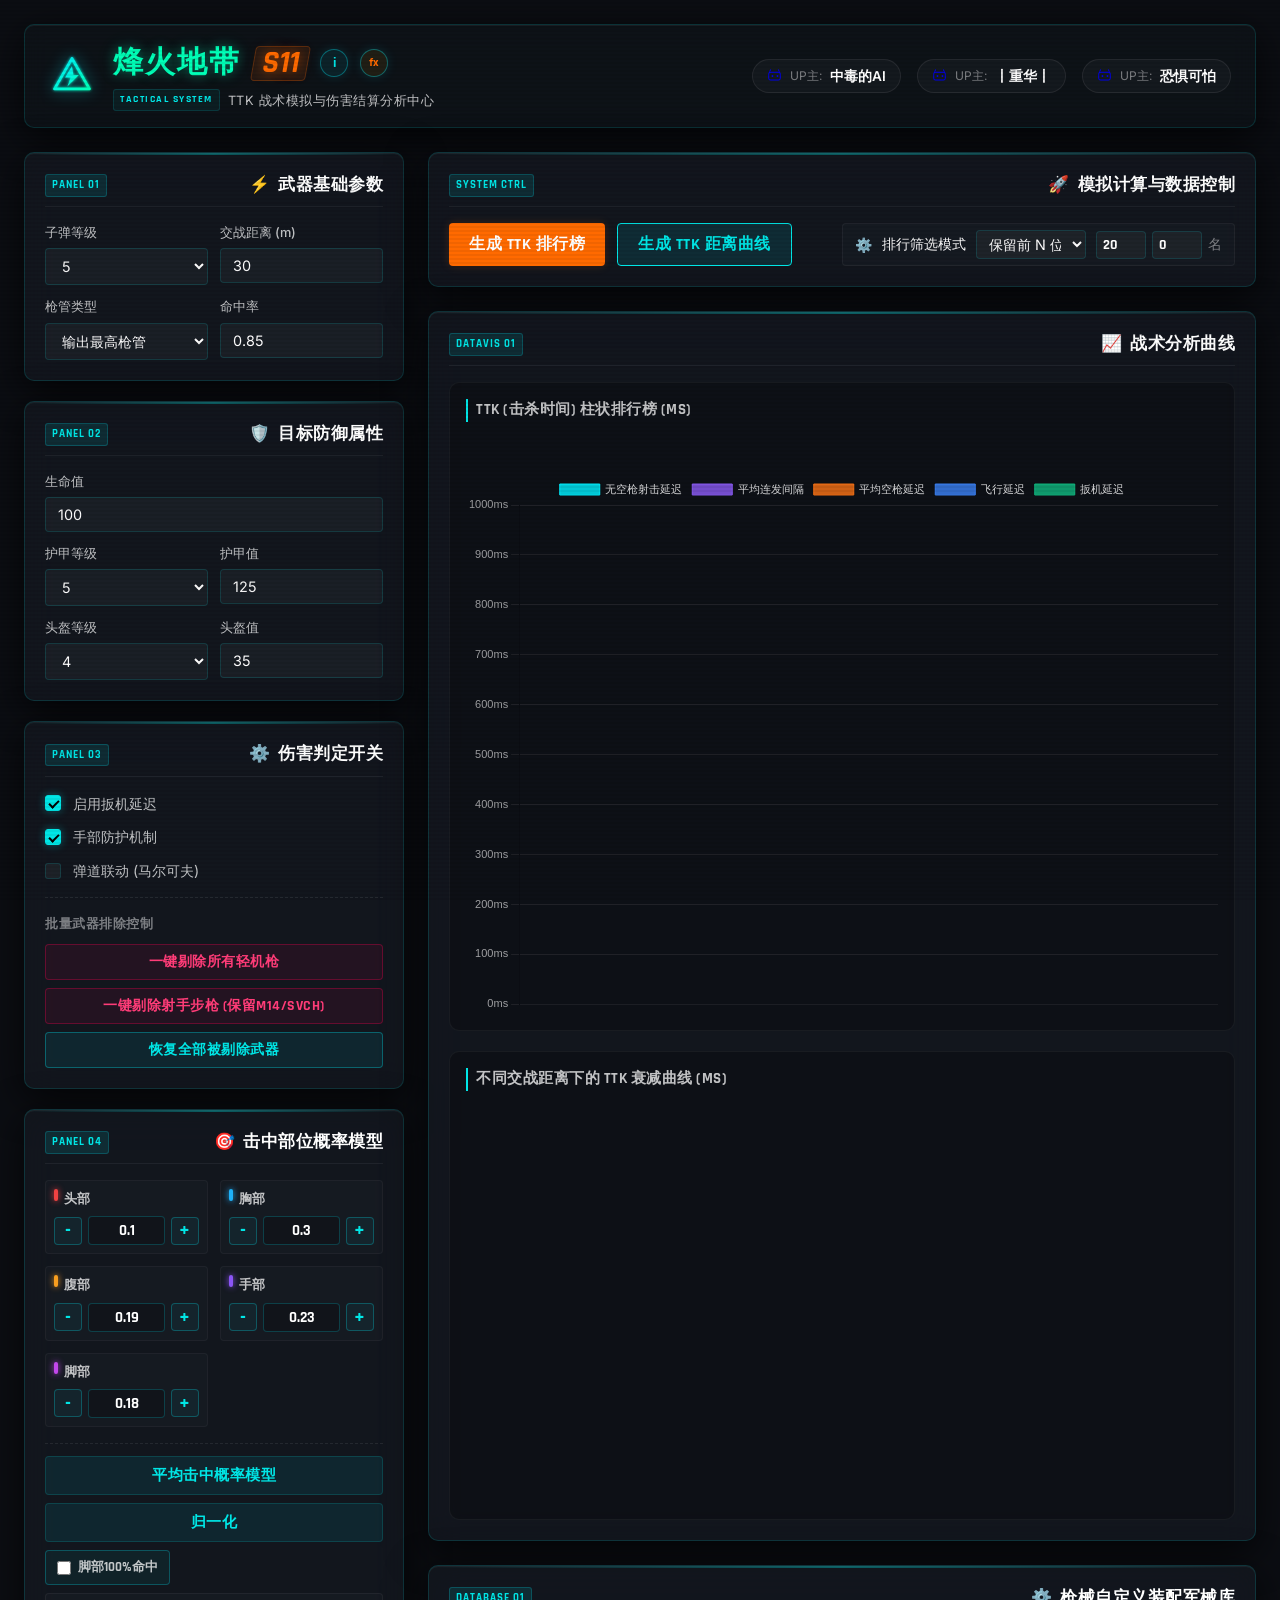
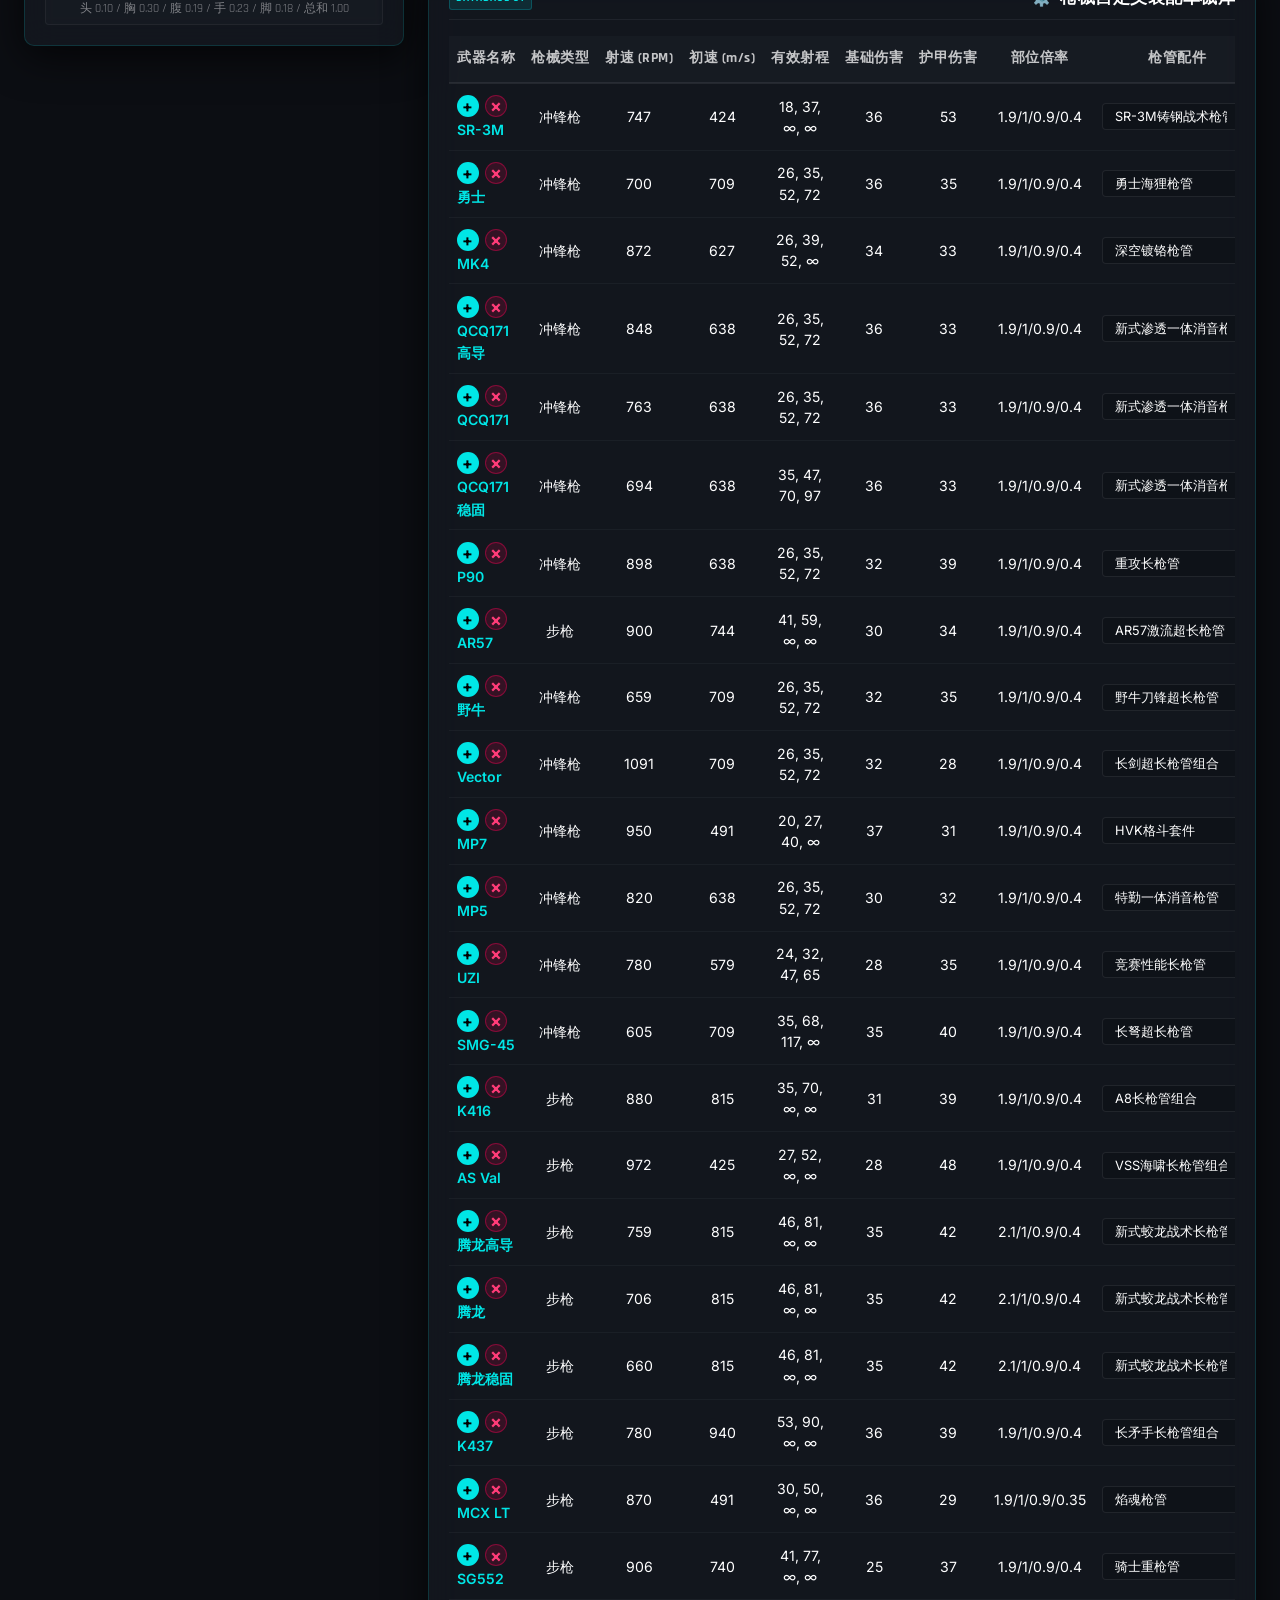
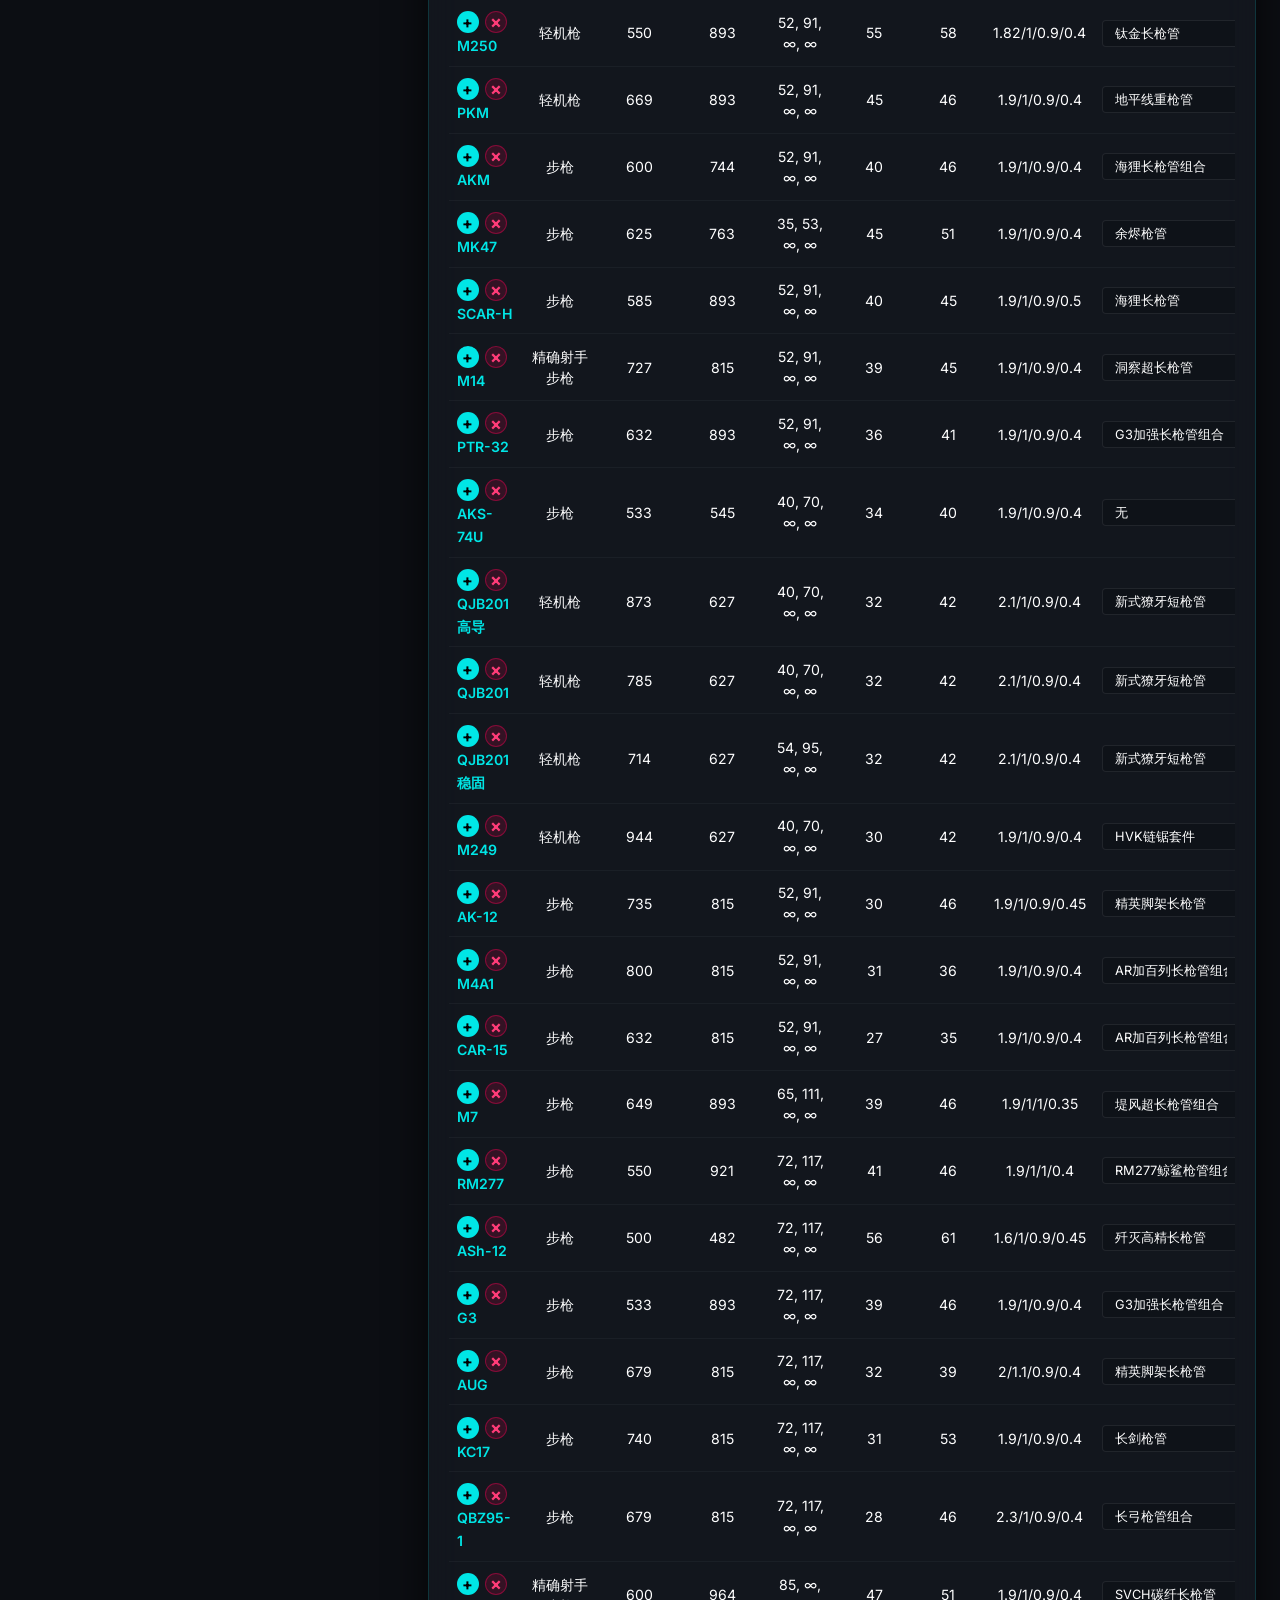
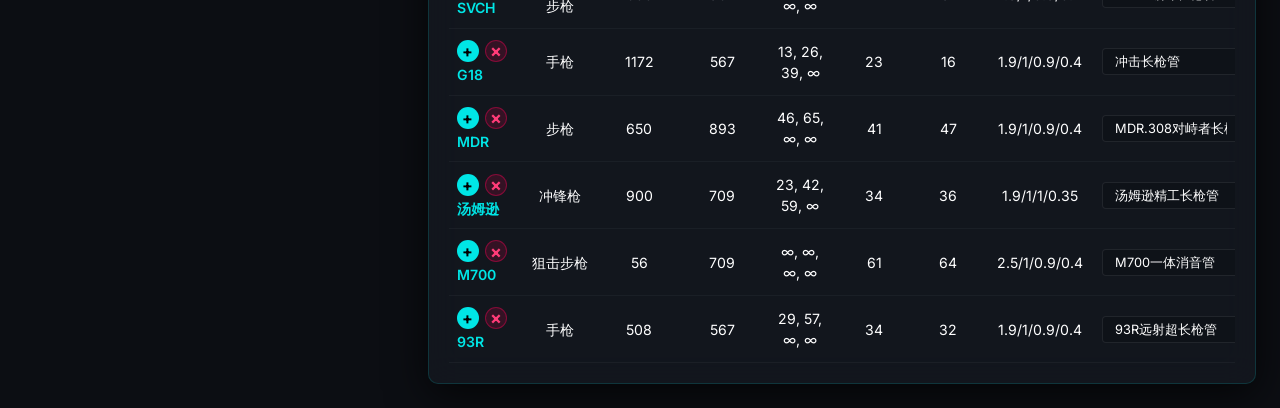
==== commit 96d30d16: "Update S11 weapon data and guard simulation boundaries" ====
--- a/index.html
+++ b/index.html
@@ -42,8 +42,8 @@
         <div class="title-text-group">
           <div class="title-brand-row">
             <span class="brand-beacon">烽火地带</span>
-            <span class="brand-season">S10</span>
-            <button id="changelogOpenBtn" class="changelog-trigger" type="button" aria-label="查看S10更新日志" title="查看S10更新日志">
+            <span class="brand-season">S11</span>
+            <button id="changelogOpenBtn" class="changelog-trigger" type="button" aria-label="查看S11更新日志" title="查看S11更新日志">
               <span aria-hidden="true">i</span>
             </button>
             <button id="mechanismOpenBtn" class="changelog-trigger mechanism-trigger" type="button" aria-label="查看射程与初速机制说明" title="查看射程与初速机制说明">
@@ -476,7 +476,7 @@
                   <th>护甲伤害</th>
                   <th>部位倍率</th>
                   <th>枪管配件</th>
-                  <th>枪机配件</th>
+                  <th>枪机 / 枪身套件</th>
                   <th>枪口配件</th>
                   <th>子弹型号</th>
                   <th>自定义命中率</th>
@@ -507,52 +507,40 @@
     <div class="weapon-detail-backdrop" data-close="changelog-modal"></div>
     <div class="weapon-detail-dialog changelog-dialog" role="dialog" aria-modal="true" aria-labelledby="changelogTitle">
       <div class="modal-cyber-header">
-        <span class="modal-tag">S10 PATCH NOTES</span>
+        <span class="modal-tag">S11 PATCH NOTES</span>
         <button id="changelogCloseBtn" class="weapon-detail-close" type="button" aria-label="关闭">×</button>
       </div>
       <div class="changelog-content">
         <div class="changelog-heading">
-          <h3 id="changelogTitle">S10 数据更新日志</h3>
-          <p>本次更新以当前录入和靶场可确认数据为准，未确认机制不进入计算。</p>
+          <h3 id="changelogTitle">S11 数据更新日志</h3>
+          <p>已同步 S11 可确认的伤害、射速与射程数据；未知机制暂不进入计算。</p>
         </div>
 
         <section class="changelog-section">
-          <h4>武器数据同步</h4>
+          <h4>新增枪械与配件</h4>
           <ul>
-            <li><strong>M7</strong>：同步 S10 基础数据，37 肉伤 / 40 甲伤，649 RPM，基础射程 50 / 85m；堤风超长枪管提供 +2 肉伤 / +2 甲伤。</li>
-            <li><strong>AS Val</strong>：同步 S10 平衡调整，基础伤害 29 → 28，护甲伤害 48 → 44，基础初速确认 300m/s。</li>
-            <li><strong>AK-12</strong>：基础四肢伤害倍率 0.4 → 0.45。</li>
+            <li><strong>MDR</strong>：41 肉伤 / 43 甲伤，650 RPM，630m/s；加入渗透者短枪管、对峙者长枪管。</li>
+            <li><strong>汤姆逊</strong>：34 肉伤 / 36 甲伤，900 RPM，500m/s；加入两款枪管，先进枪身系统提升至 37 肉伤 / 37 甲伤。</li>
+            <li><strong>M700</strong>：补入基础枪与枪管；可选择 HVK旋风枪身系统，以及枪身系统 + 强化导气组合。组合按 0.14285 秒间隔、腹部 0.5 / 四肢 0.25 计算。</li>
+            <li><strong>93R</strong>：补入基础三连发与枪管；HVK鼬鼠冲锋枪套件切换全自动并提高射程，同时替换普通枪管和枪口。套件在“枪机 / 枪身套件”列选择。</li>
+            <li><strong>M700 枪管复核</strong>：一体消音管按射击间隔 ×0.85、平流层长枪管按间隔 ×1.15 计算，已修正此前射速倍率方向。</li>
           </ul>
         </section>
-
         <section class="changelog-section">
-          <h4>ASh-12 枪管</h4>
+          <h4>弹药与平衡调整</h4>
           <ul>
-            <li><strong>HVK双发套件</strong>：新增双弹丸机制，每次击发按 2 枚弹丸结算；套件本身为 -14 肉伤、-10 甲伤、0.8 射速系数。</li>
+            <li><strong>MP7</strong>：新增 4.6×30mm CT、FMJ ST、AP ST；CT 四肢伤害 ×1.85、射速 ×0.85；ST 头胸 ×1.25、腹部和四肢 ×0.9。</li>
+            <li><strong>.45 ACP Super</strong>：沿用 ACP SUPER 选项，对6级甲的甲伤系数修正为 1.1。</li>
+            <li><strong>K437 长矛手长枪管</strong>：射程 / 初速加成 +50%，甲伤 35。</li>
           </ul>
         </section>
-
-        <section class="changelog-section">
-          <h4>新增武器</h4>
+        <section class="changelog-section changelog-muted">
+          <h4>已核对，暂不计入</h4>
           <ul>
-            <li><strong>RM277</strong>：41 肉伤 / 42 甲伤，550 RPM，650m/s 初速，基础射程 55 / 90m；鲸鲨枪管 1.3 射程系数，重型一体枪管 1.18 射程系数，专属 RM277断流消音器按轻语同级加成录入。</li>
-            <li><strong>SVCH</strong>：47 肉伤 / 46 甲伤，600 RPM，680m/s 初速，65m 衰减曲线；碳纤长枪管解锁全自动，镀铬爆发枪机按第 2-4 发射击间隔 700 RPM、第 5 发起回落 600 RPM 计算，并设为默认装配。</li>
-          </ul>
-        </section>
-
-        <section class="changelog-section">
-          <h4>子弹更新</h4>
-          <ul>
-            <li><strong>6.8×51mm AP（金弹）</strong>：加入 6.8 枪族可选弹药；同时补入 6.8×51mm PLY-I / PLY-II / PLY-III 的护甲系数与穿透档位。</li>
-            <li><strong>修脚四级弹药</strong>：新增 9×19mm CT 与 .45 ACP CT 的四肢增伤机制，9×19mm CT 四肢倍率 ×1.75，.45 ACP CT 四肢倍率 ×1.6。</li>
-          </ul>
-        </section>
-
-        <section class="changelog-section changelog-muted">
-          <h4>暂未加入</h4>
-          <ul>
-            <li>腾龙 5.8 新子弹当前未发现数值改动，本次不单独加入。</li>
-            <li>9×39mm PAB 系列由于靶场暂时无法稳定测试每次命中的易伤增量，机制未确认前不加入计算。</li>
+            <li><strong>QJB201 HVK风怒供弹套件</strong>：持续开火增速曲线尚未确认，暂不提供计算选项。</li>
+            <li><strong>12 Gauge DART</strong>：缺少霰弹枪与流血 / 运动伤害模型，暂不提供计算选项。</li>
+            <li><strong>APX瞄具、M14 / M82操控调整、移动端M250后坐力、狙击枪移动散布</strong>：不直接改变当前固定命中率模型中的伤害与射速。</li>
+            <li>新数值采用官方公告与公开数据交叉核对，尚未独立靶场验证。<a href="./docs/S11-data.md" target="_blank" rel="noopener noreferrer">查看详细来源与待补清单</a></li>
           </ul>
         </section>
       </div>
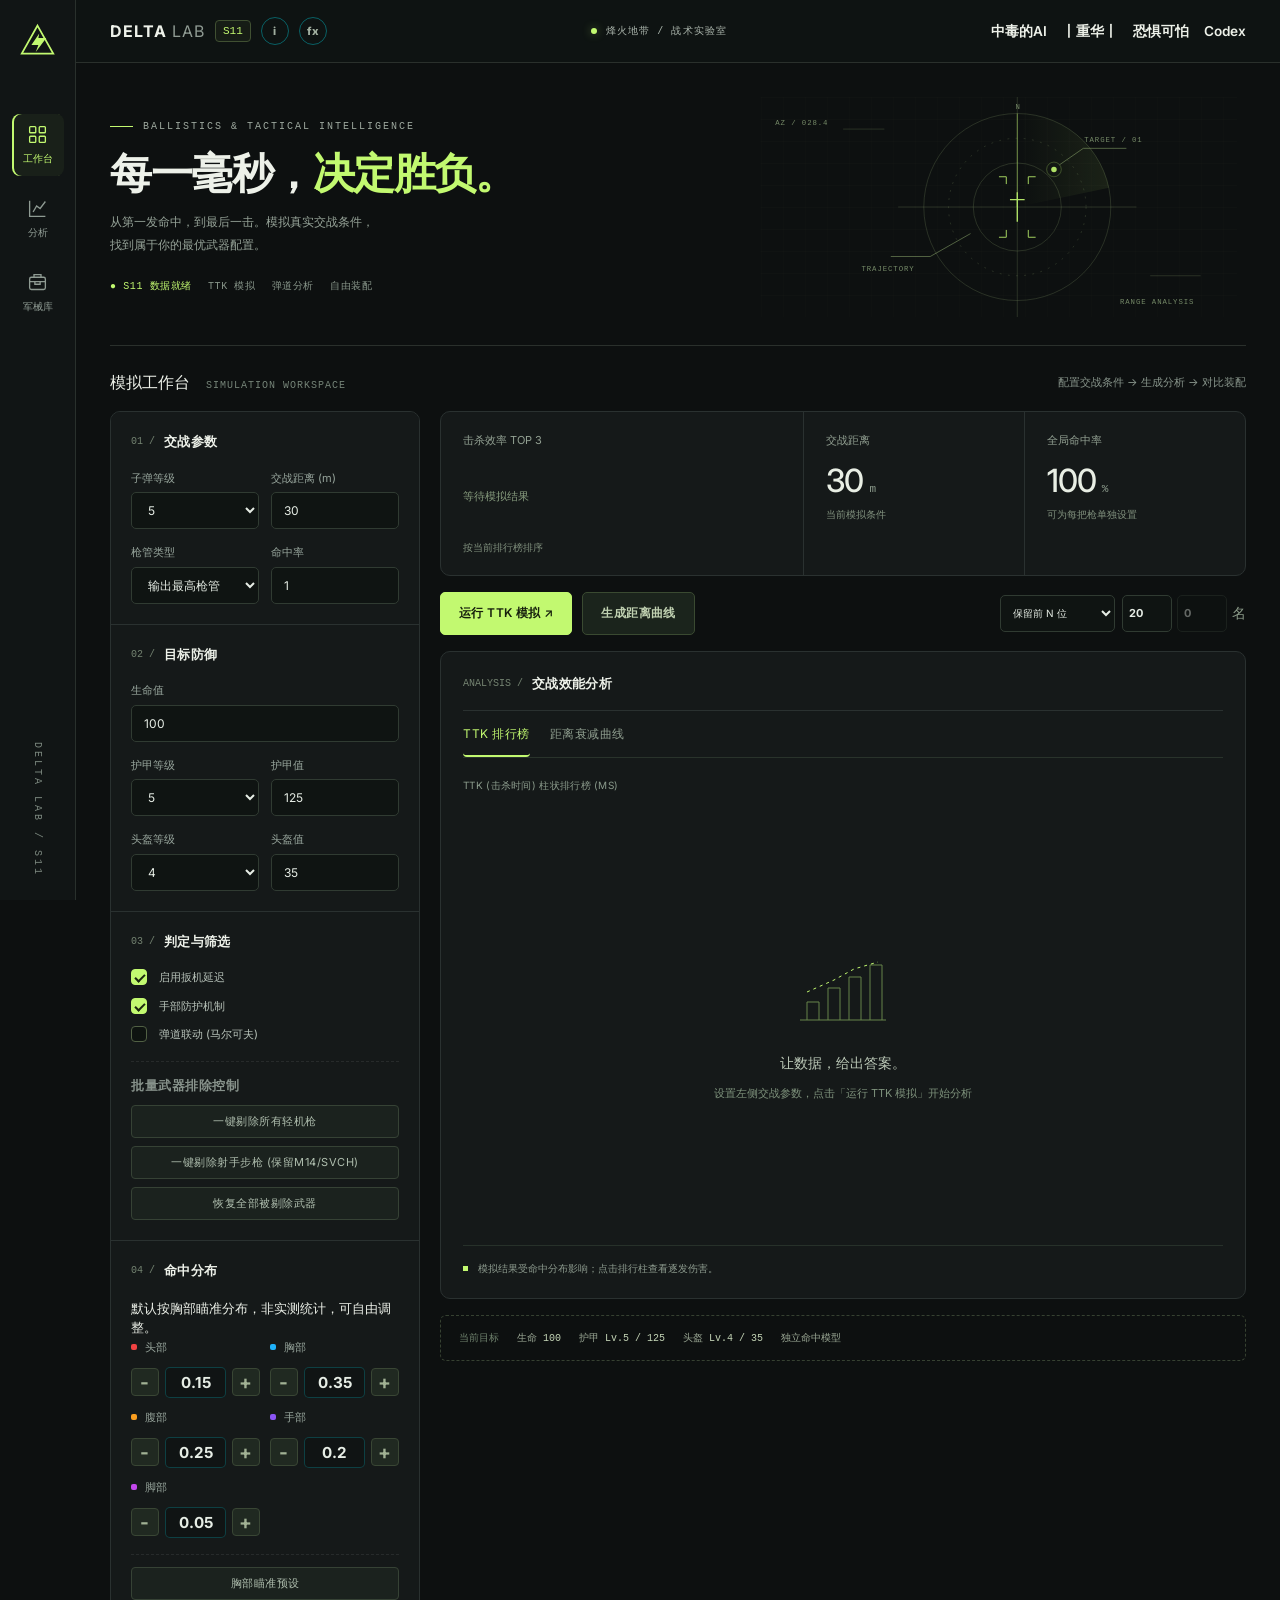
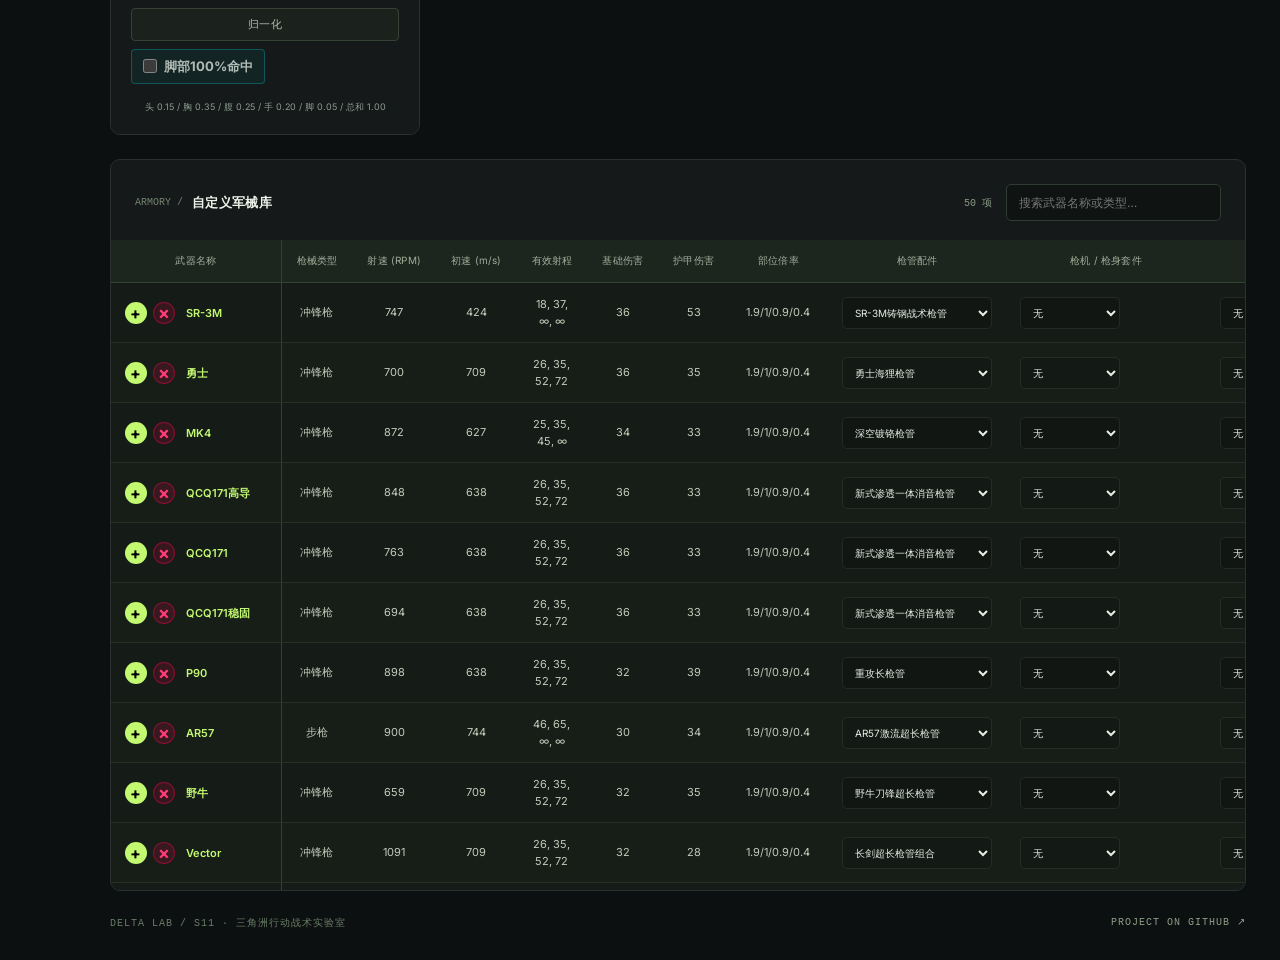
==== commit 97b8af7b: "Redesign S11 workspace, audit ranges, and update hit presets" ====
--- a/index.html
+++ b/index.html
@@ -4,7 +4,7 @@
 <head>
   <meta charset="UTF-8">
   <meta name="viewport" content="width=device-width, initial-scale=1.0">
-  <title>三角洲 TTK计算中心 - 战术装配模拟器</title>
+  <title>DELTA LAB · 三角洲 S11 战术实验室</title>
   <link rel="preconnect" href="https://fonts.googleapis.com">
   <link rel="preconnect" href="https://fonts.gstatic.com" crossorigin>
   <link rel="preload" as="style" href="https://fonts.googleapis.com/css2?family=Inter:wght@300;400;500;600;700&family=Rajdhani:wght@500;600;700&display=swap">
@@ -13,12 +13,20 @@
     <link rel="stylesheet" href="https://fonts.googleapis.com/css2?family=Inter:wght@300;400;500;600;700&family=Rajdhani:wght@500;600;700&display=swap">
   </noscript>
   <link rel="stylesheet" href="./styles_optimized.css">
+  <link rel="stylesheet" href="./ui-lab.css">
+  <script src="./ui-lab.js" defer></script>
   <script src="./assets/libs/chart.umd.min.js" defer></script>
   <script src="./assets/libs/chartjs-plugin-datalabels.min.js" defer></script>
 </head>
 
 <body>
-  <div class="cyber-scanlines"></div>
+  <nav class="lab-rail" aria-label="工作台导航">
+    <svg class="lab-symbol" viewBox="0 0 40 40" fill="none" aria-hidden="true"><path d="M20 3 38 35H2L20 3Z" stroke="currentColor" stroke-width="2"/><path d="m22 12-9 13h8l-3 8 12-16h-9l1-5Z" fill="currentColor"/></svg>
+    <a class="rail-link active" href="#workbench" aria-label="模拟工作台"><svg viewBox="0 0 24 24"><rect x="3" y="3" width="7" height="7" rx="1"/><rect x="14" y="3" width="7" height="7" rx="1"/><rect x="3" y="14" width="7" height="7" rx="1"/><rect x="14" y="14" width="7" height="7" rx="1"/></svg><span>工作台</span></a>
+    <a class="rail-link" href="#visualization-card" aria-label="分析结果"><svg viewBox="0 0 24 24"><path d="M3 3v18h18M7 16l4-7 4 3 6-8"/></svg><span>分析</span></a>
+    <a class="rail-link" href="#armory-card" aria-label="枪械军械库"><svg viewBox="0 0 24 24"><rect x="3" y="6" width="18" height="14" rx="2"/><path d="M8 6V3h8v3M3 11h18M9 11v3h6v-3"/></svg><span>军械库</span></a>
+    <span class="rail-bottom">DELTA LAB / S11</span>
+  </nav>
   
   <header class="app-header">
     <div class="header-main">
@@ -27,8 +35,8 @@
           <svg class="delta-logo-svg" viewBox="0 0 100 100" width="46" height="46">
             <defs>
               <linearGradient id="logoGrad" x1="0%" y1="0%" x2="100%" y2="100%">
-                <stop offset="0%" stop-color="#00f0ff" />
-                <stop offset="100%" stop-color="#00ffb7" />
+                <stop offset="0%" stop-color="#c2f970" />
+                <stop offset="100%" stop-color="#d7fca4" />
               </linearGradient>
               <filter id="logoGlow" x="-20%" y="-20%" width="140%" height="140%">
                 <feGaussianBlur stdDeviation="3" result="blur" />
@@ -41,7 +49,7 @@
         </div>
         <div class="title-text-group">
           <div class="title-brand-row">
-            <span class="brand-beacon">烽火地带</span>
+            <span class="brand-beacon">DELTA <span style="font-weight:400;color:#8f9b93">LAB</span></span>
             <span class="brand-season">S11</span>
             <button id="changelogOpenBtn" class="changelog-trigger" type="button" aria-label="查看S11更新日志" title="查看S11更新日志">
               <span aria-hidden="true">i</span>
@@ -57,6 +65,7 @@
         </div>
       </div>
       
+      <div class="lab-status"><i></i> 烽火地带 / 战术实验室</div>
       <div class="version-info">
         <span class="author">
           <a href="https://space.bilibili.com/15094121" target="_blank" title="访问UP主B站页面">
@@ -85,18 +94,40 @@
             <span class="author-name">恐惧可怕</span>
           </a>
         </span>
+        <span class="author"><span class="author-name">Codex</span></span>
       </div>
     </div>
   </header>
   
+<div class="lab-content">
+  <section class="lab-hero" aria-labelledby="lab-title">
+    <div>
+      <div class="lab-eyebrow">BALLISTICS &amp; TACTICAL INTELLIGENCE</div>
+      <h1 id="lab-title">每一毫秒，<em>决定胜负。</em></h1>
+      <p>从第一发命中，到最后一击。模拟真实交战条件，<br>找到属于你的最优武器配置。</p>
+      <div class="hero-tags"><span>● S11 数据就绪</span><span>TTK 模拟</span><span>弹道分析</span><span>自由装配</span></div>
+    </div>
+    <svg class="lab-scope" viewBox="0 0 520 240" fill="none" aria-hidden="true">
+      <defs><pattern id="scopeGrid" width="24" height="24" patternUnits="userSpaceOnUse"><path d="M24 0H0V24" stroke="#667b59" stroke-opacity=".15" stroke-width=".5"/></pattern><linearGradient id="scopeFade"><stop stop-color="#c2f970" stop-opacity="0"/><stop offset="1" stop-color="#c2f970" stop-opacity=".09"/></linearGradient></defs>
+      <rect width="520" height="240" fill="url(#scopeGrid)"/>
+      <g stroke="#72865d" stroke-opacity=".35"><circle cx="280" cy="120" r="102"/><circle cx="280" cy="120" r="75" stroke-dasharray="2 7"/><circle cx="280" cy="120" r="48"/><path d="M150 120h260M280 0v240M90 35h45M425 195h55"/></g>
+      <g class="scope-sweep"><path d="M280 120 380 99A102 102 0 0 0 280 18Z" fill="url(#scopeFade)"/><path d="M280 120V18" stroke="#c2f970" stroke-opacity=".6"/></g>
+      <path d="M268 95v-8h-8m32 8v-8h8m-32 58v8h-8m32-8v8h8" stroke="#c2f970"/>
+      <path d="M272 112h16m-8-8v32" stroke="#c2f970" stroke-width="1.5"/>
+      <circle cx="320" cy="79" r="3" fill="#c2f970"/><circle cx="320" cy="79" r="8" stroke="#c2f970" stroke-opacity=".3"/>
+      <path d="m326 74 26-18h47M229 149l-44 25h-43" stroke="#849e67" stroke-width=".7"/>
+      <g fill="#809771" font-family="monospace" font-size="8" letter-spacing="1"><text x="353" y="49">TARGET / 01</text><text x="110" y="190">TRAJECTORY</text><text x="16" y="30">AZ / 028.4</text><text x="392" y="226">RANGE ANALYSIS</text><text x="278" y="13">N</text></g>
+    </svg>
+  </section>
+  <div class="lab-section-bar" id="workbench"><h2>模拟工作台 <span>SIMULATION WORKSPACE</span></h2><p>配置交战条件 → 生成分析 → 对比装配</p></div>
   <main class="dashboard-grid">
     <!-- Left Column: Config Panel -->
     <section class="config-sidebar">
       <!-- Card 1: 武器基本参数 -->
       <div class="tactical-card" id="combat-params-card">
         <div class="card-header">
-          <div class="card-tag">PANEL 01</div>
-          <h3 class="card-title"><span class="icon">⚡</span> 武器基础参数</h3>
+          <div class="card-tag">01 /</div>
+          <h3 class="card-title"><span class="icon">⚡</span> 交战参数</h3>
         </div>
         <div class="card-body">
           <div class="control-row">
@@ -125,7 +156,7 @@
             </div>
             <div class="control-item">
               <label for="hitRate">命中率</label>
-              <input type="number" id="hitRate" value="0.85" min="0" max="1" step="0.01">
+              <input type="number" id="hitRate" value="1" min="0" max="1" step="0.01">
             </div>
           </div>
         </div>
@@ -134,8 +165,8 @@
       <!-- Card 2: 目标防御属性 -->
       <div class="tactical-card" id="defense-params-card">
         <div class="card-header">
-          <div class="card-tag">PANEL 02</div>
-          <h3 class="card-title"><span class="icon">🛡️</span> 目标防御属性</h3>
+          <div class="card-tag">02 /</div>
+          <h3 class="card-title"><span class="icon">🛡️</span> 目标防御</h3>
         </div>
         <div class="card-body">
           <div class="control-row">
@@ -184,8 +215,8 @@
       <!-- Card 3: 伤害机制与开关 -->
       <div class="tactical-card" id="mechanism-params-card">
         <div class="card-header">
-          <div class="card-tag">PANEL 03</div>
-          <h3 class="card-title"><span class="icon">⚙️</span> 伤害判定开关</h3>
+          <div class="card-tag">03 /</div>
+          <h3 class="card-title"><span class="icon">⚙️</span> 判定与筛选</h3>
         </div>
         <div class="card-body">
           <div class="checkbox-grid">
@@ -220,17 +251,18 @@
       <!-- Card 4: 击中部位概率 -->
       <div class="tactical-card" id="hit-prob-card">
         <div class="card-header">
-          <div class="card-tag">PANEL 04</div>
-          <h3 class="card-title"><span class="icon">🎯</span> 击中部位概率模型</h3>
+          <div class="card-tag">04 /</div>
+          <h3 class="card-title"><span class="icon">🎯</span> 命中分布</h3>
         </div>
         <div class="card-body">
+          <p class="model-preset-note">默认按胸部瞄准分布，非实测统计，可自由调整。</p>
           <div class="prob-grid">
             <div class="prob-input-item">
               <span class="part-indicator head"></span>
               <label for="pHead">头部</label>
               <div class="prob-adjuster-wrap">
                 <button type="button" class="btn-prob-adj" onclick="adjustProbability('pHead', -0.03, event)">-</button>
-                <input type="number" id="pHead" value="0.10" step="0.01" min="0">
+                <input type="number" id="pHead" value="0.15" step="0.01" min="0">
                 <button type="button" class="btn-prob-adj" onclick="adjustProbability('pHead', 0.03, event)">+</button>
               </div>
             </div>
@@ -239,7 +271,7 @@
               <label for="pChest">胸部</label>
               <div class="prob-adjuster-wrap">
                 <button type="button" class="btn-prob-adj" onclick="adjustProbability('pChest', -0.03, event)">-</button>
-                <input type="number" id="pChest" value="0.30" step="0.01" min="0">
+                <input type="number" id="pChest" value="0.35" step="0.01" min="0">
                 <button type="button" class="btn-prob-adj" onclick="adjustProbability('pChest', 0.03, event)">+</button>
               </div>
             </div>
@@ -248,7 +280,7 @@
               <label for="pStomach">腹部</label>
               <div class="prob-adjuster-wrap">
                 <button type="button" class="btn-prob-adj" onclick="adjustProbability('pStomach', -0.03, event)">-</button>
-                <input type="number" id="pStomach" value="0.19" step="0.01" min="0">
+                <input type="number" id="pStomach" value="0.25" step="0.01" min="0">
                 <button type="button" class="btn-prob-adj" onclick="adjustProbability('pStomach', 0.03, event)">+</button>
               </div>
             </div>
@@ -257,7 +289,7 @@
               <label for="pArms">手部</label>
               <div class="prob-adjuster-wrap">
                 <button type="button" class="btn-prob-adj" onclick="adjustProbability('pArms', -0.03, event)">-</button>
-                <input type="number" id="pArms" value="0.23" step="0.01" min="0">
+                <input type="number" id="pArms" value="0.20" step="0.01" min="0">
                 <button type="button" class="btn-prob-adj" onclick="adjustProbability('pArms', 0.03, event)">+</button>
               </div>
             </div>
@@ -266,21 +298,21 @@
               <label for="pLegs">脚部</label>
               <div class="prob-adjuster-wrap">
                 <button type="button" class="btn-prob-adj" onclick="adjustProbability('pLegs', -0.03, event)">-</button>
-                <input type="number" id="pLegs" value="0.18" step="0.01" min="0">
+                <input type="number" id="pLegs" value="0.05" step="0.01" min="0">
                 <button type="button" class="btn-prob-adj" onclick="adjustProbability('pLegs', 0.03, event)">+</button>
               </div>
             </div>
           </div>
           <div class="prob-actions-bar">
             <div class="prob-action-row">
-              <button id="avgHitProbBtn" type="button" class="btn-tech">平均击中概率模型</button>
+              <button id="avgHitProbBtn" type="button" class="btn-tech">胸部瞄准预设</button>
               <button id="normalizeHitProbBtn" type="button" class="btn-tech">归一化</button>
               <label class="prob-toggle-box">
                 <input type="checkbox" id="onlyLegs100">
                 <span>脚部100%命中</span>
               </label>
             </div>
-            <div class="prob-hint-tag">头 0.10 / 胸 0.30 / 腹 0.19 / 手 0.23 / 脚 0.18</div>
+            <div class="prob-hint-tag">头 0.15 / 胸 0.35 / 腹 0.25 / 手 0.20 / 脚 0.05</div>
           </div>
         </div>
       </div>
@@ -288,10 +320,11 @@
       <!-- Card 5: 马尔可夫转移矩阵 -->
       <div class="tactical-card" id="markov-matrix-group" style="display: none;">
         <div class="card-header">
-          <div class="card-tag">PANEL 05</div>
+          <div class="card-tag">05 /</div>
           <h3 class="card-title"><span class="icon">🔄</span> 马尔可夫状态转移矩阵</h3>
         </div>
         <div class="card-body">
+          <p class="model-preset-note">默认各行胸部概率均为 35%，其他部位保留适度连续性。首发由全局命中率控制，后续打空由矩阵控制；默认打空为 0。</p>
           <div class="matrix-table-wrap">
             <table class="matrix-table">
               <thead>
@@ -308,56 +341,56 @@
               <tbody>
                 <tr>
                   <td class="row-label">头部 (head)</td>
-                  <td><input type="number" id="m_head_head" value="0.15" step="0.01" min="0" max="1"></td>
-                  <td><input type="number" id="m_head_chest" value="0.10" step="0.01" min="0" max="1"></td>
-                  <td><input type="number" id="m_head_stomach" value="0.05" step="0.01" min="0" max="1"></td>
-                  <td><input type="number" id="m_head_arms" value="0.05" step="0.01" min="0" max="1"></td>
-                  <td><input type="number" id="m_head_legs" value="0.01" step="0.01" min="0" max="1"></td>
-                  <td><input type="number" id="m_head_miss" value="0.64" step="0.01" min="0" max="1"></td>
+                  <td><input type="number" id="m_head_head" value="0.25" step="0.01" min="0" max="1"></td>
+                  <td><input type="number" id="m_head_chest" value="0.35" step="0.01" min="0" max="1"></td>
+                  <td><input type="number" id="m_head_stomach" value="0.20" step="0.01" min="0" max="1"></td>
+                  <td><input type="number" id="m_head_arms" value="0.16" step="0.01" min="0" max="1"></td>
+                  <td><input type="number" id="m_head_legs" value="0.04" step="0.01" min="0" max="1"></td>
+                  <td><input type="number" id="m_head_miss" value="0.00" step="0.01" min="0" max="1"></td>
                 </tr>
                 <tr>
                   <td class="row-label">胸部 (chest)</td>
-                  <td><input type="number" id="m_chest_head" value="0.30" step="0.01" min="0" max="1"></td>
-                  <td><input type="number" id="m_chest_chest" value="0.40" step="0.01" min="0" max="1"></td>
-                  <td><input type="number" id="m_chest_stomach" value="0.10" step="0.01" min="0" max="1"></td>
-                  <td><input type="number" id="m_chest_arms" value="0.10" step="0.01" min="0" max="1"></td>
-                  <td><input type="number" id="m_chest_legs" value="0.02" step="0.01" min="0" max="1"></td>
-                  <td><input type="number" id="m_chest_miss" value="0.08" step="0.01" min="0" max="1"></td>
+                  <td><input type="number" id="m_chest_head" value="0.15" step="0.01" min="0" max="1"></td>
+                  <td><input type="number" id="m_chest_chest" value="0.35" step="0.01" min="0" max="1"></td>
+                  <td><input type="number" id="m_chest_stomach" value="0.25" step="0.01" min="0" max="1"></td>
+                  <td><input type="number" id="m_chest_arms" value="0.20" step="0.01" min="0" max="1"></td>
+                  <td><input type="number" id="m_chest_legs" value="0.05" step="0.01" min="0" max="1"></td>
+                  <td><input type="number" id="m_chest_miss" value="0.00" step="0.01" min="0" max="1"></td>
                 </tr>
                 <tr>
                   <td class="row-label">腹部 (stomach)</td>
-                  <td><input type="number" id="m_stomach_head" value="0.05" step="0.01" min="0" max="1"></td>
-                  <td><input type="number" id="m_stomach_chest" value="0.55" step="0.01" min="0" max="1"></td>
-                  <td><input type="number" id="m_stomach_stomach" value="0.20" step="0.01" min="0" max="1"></td>
-                  <td><input type="number" id="m_stomach_arms" value="0.10" step="0.01" min="0" max="1"></td>
-                  <td><input type="number" id="m_stomach_legs" value="0.05" step="0.01" min="0" max="1"></td>
-                  <td><input type="number" id="m_stomach_miss" value="0.05" step="0.01" min="0" max="1"></td>
+                  <td><input type="number" id="m_stomach_head" value="0.12" step="0.01" min="0" max="1"></td>
+                  <td><input type="number" id="m_stomach_chest" value="0.35" step="0.01" min="0" max="1"></td>
+                  <td><input type="number" id="m_stomach_stomach" value="0.33" step="0.01" min="0" max="1"></td>
+                  <td><input type="number" id="m_stomach_arms" value="0.16" step="0.01" min="0" max="1"></td>
+                  <td><input type="number" id="m_stomach_legs" value="0.04" step="0.01" min="0" max="1"></td>
+                  <td><input type="number" id="m_stomach_miss" value="0.00" step="0.01" min="0" max="1"></td>
                 </tr>
                 <tr>
                   <td class="row-label">手部 (arms)</td>
-                  <td><input type="number" id="m_arms_head" value="0.05" step="0.01" min="0" max="1"></td>
-                  <td><input type="number" id="m_arms_chest" value="0.40" step="0.01" min="0" max="1"></td>
-                  <td><input type="number" id="m_arms_stomach" value="0.15" step="0.01" min="0" max="1"></td>
-                  <td><input type="number" id="m_arms_arms" value="0.30" step="0.01" min="0" max="1"></td>
-                  <td><input type="number" id="m_arms_legs" value="0.05" step="0.01" min="0" max="1"></td>
-                  <td><input type="number" id="m_arms_miss" value="0.05" step="0.01" min="0" max="1"></td>
+                  <td><input type="number" id="m_arms_head" value="0.12" step="0.01" min="0" max="1"></td>
+                  <td><input type="number" id="m_arms_chest" value="0.35" step="0.01" min="0" max="1"></td>
+                  <td><input type="number" id="m_arms_stomach" value="0.20" step="0.01" min="0" max="1"></td>
+                  <td><input type="number" id="m_arms_arms" value="0.29" step="0.01" min="0" max="1"></td>
+                  <td><input type="number" id="m_arms_legs" value="0.04" step="0.01" min="0" max="1"></td>
+                  <td><input type="number" id="m_arms_miss" value="0.00" step="0.01" min="0" max="1"></td>
                 </tr>
                 <tr>
                   <td class="row-label">脚部 (legs)</td>
-                  <td><input type="number" id="m_legs_head" value="0.02" step="0.01" min="0" max="1"></td>
-                  <td><input type="number" id="m_legs_chest" value="0.20" step="0.01" min="0" max="1"></td>
-                  <td><input type="number" id="m_legs_stomach" value="0.40" step="0.01" min="0" max="1"></td>
-                  <td><input type="number" id="m_legs_arms" value="0.08" step="0.01" min="0" max="1"></td>
-                  <td><input type="number" id="m_legs_legs" value="0.20" step="0.01" min="0" max="1"></td>
-                  <td><input type="number" id="m_legs_miss" value="0.10" step="0.01" min="0" max="1"></td>
+                  <td><input type="number" id="m_legs_head" value="0.12" step="0.01" min="0" max="1"></td>
+                  <td><input type="number" id="m_legs_chest" value="0.35" step="0.01" min="0" max="1"></td>
+                  <td><input type="number" id="m_legs_stomach" value="0.20" step="0.01" min="0" max="1"></td>
+                  <td><input type="number" id="m_legs_arms" value="0.16" step="0.01" min="0" max="1"></td>
+                  <td><input type="number" id="m_legs_legs" value="0.17" step="0.01" min="0" max="1"></td>
+                  <td><input type="number" id="m_legs_miss" value="0.00" step="0.01" min="0" max="1"></td>
                 </tr>
                 <tr>
                   <td class="row-label">打空 (miss)</td>
-                  <td><input type="number" id="m_miss_head" value="0.10" step="0.01" min="0" max="1"></td>
-                  <td><input type="number" id="m_miss_chest" value="0.30" step="0.01" min="0" max="1"></td>
-                  <td><input type="number" id="m_miss_stomach" value="0.19" step="0.01" min="0" max="1"></td>
-                  <td><input type="number" id="m_miss_arms" value="0.23" step="0.01" min="0" max="1"></td>
-                  <td><input type="number" id="m_miss_legs" value="0.18" step="0.01" min="0" max="1"></td>
+                  <td><input type="number" id="m_miss_head" value="0.15" step="0.01" min="0" max="1"></td>
+                  <td><input type="number" id="m_miss_chest" value="0.35" step="0.01" min="0" max="1"></td>
+                  <td><input type="number" id="m_miss_stomach" value="0.25" step="0.01" min="0" max="1"></td>
+                  <td><input type="number" id="m_miss_arms" value="0.20" step="0.01" min="0" max="1"></td>
+                  <td><input type="number" id="m_miss_legs" value="0.05" step="0.01" min="0" max="1"></td>
                   <td><input type="number" id="m_miss_miss" value="0.00" step="0.01" min="0" max="1"></td>
                 </tr>
               </tbody>
@@ -404,6 +437,11 @@
     
     <!-- Right Column: Visualizations & Table -->
     <section class="analytics-main">
+      <div class="lab-metrics" aria-live="polite">
+        <div class="lab-metric lab-top-three"><label>击杀效率 TOP 3</label><ol id="labTopWeapons" class="lab-top-weapons"><li class="lab-top-placeholder">等待模拟结果</li></ol><p id="labTopStatus">按当前排行榜排序</p></div>
+        <div class="lab-metric"><label>交战距离</label><strong id="labDistance">30</strong><small>m</small><p>当前模拟条件</p></div>
+        <div class="lab-metric"><label>全局命中率</label><strong id="labHitRate">100</strong><small>%</small><p>可为每把枪单独设置</p></div>
+      </div>
       <!-- Card: Action Control Center -->
       <div class="tactical-card" id="action-controls-card">
         <div class="card-header">
@@ -412,8 +450,8 @@
         </div>
         <div class="card-body action-flex-container">
           <div class="primary-buttons">
-            <button id="calcBtn" class="btn-tactical primary">生成 TTK 排行榜</button>
-            <button id="distChartBtn" class="btn-tactical secondary">生成 TTK 距离曲线</button>
+            <button id="calcBtn" class="btn-tactical primary">运行 TTK 模拟 ↗</button>
+            <button id="distChartBtn" class="btn-tactical secondary">生成距离曲线</button>
           </div>
           
           <div class="rank-filter-control">
@@ -436,33 +474,39 @@
       <!-- Card: Visualization Canvas -->
       <div class="tactical-card" id="visualization-card">
         <div class="card-header">
-          <div class="card-tag">DATAVIS 01</div>
-          <h3 class="card-title"><span class="icon">📈</span> 战术分析曲线</h3>
+          <div class="card-tag">ANALYSIS /</div>
+          <h3 class="card-title"><span class="icon">📈</span> 交战效能分析</h3>
         </div>
-        <div class="card-body chart-grid">
-          <div class="canvas-container ttk-chart-container">
+        <div class="chart-tabs" role="tablist" aria-label="分析图表">
+          <button class="chart-tab" id="labRankTab" role="tab" aria-selected="true" aria-controls="labRankPanel" type="button" data-chart="rank">TTK 排行榜</button>
+          <button class="chart-tab" id="labDistanceTab" role="tab" aria-selected="false" aria-controls="labDistancePanel" tabindex="-1" type="button" data-chart="distance">距离衰减曲线</button>
+        </div><div class="card-body chart-grid">
+          <div class="canvas-container ttk-chart-container" id="labRankPanel" role="tabpanel" aria-labelledby="labRankTab">
             <div class="canvas-header">TTK (击杀时间) 柱状排行榜 (ms)</div>
             <div class="canvas-wrapper ttk-canvas-wrapper">
-              <canvas id="ttkChart"></canvas>
+              <canvas id="ttkChart" role="img" aria-label="武器击杀时间排行榜"></canvas><div class="chart-empty" id="labEmpty-rank"><svg viewBox="0 0 100 70" fill="none" aria-hidden="true"><path d="M7 60h86M14 60V42h12v18M35 60V28h12v32M56 60V17h12v43M77 60V5h12v55" stroke="#66844b"/><path d="M14 32 41 20 61 9 85 2" stroke="#c2f970" stroke-dasharray="3 4"/></svg><strong>让数据，给出答案。</strong><p>设置左侧交战参数，点击「运行 TTK 模拟」开始分析</p></div>
             </div>
           </div>
           
-          <div class="canvas-container distance-chart-container">
+          <div class="canvas-container distance-chart-container" id="labDistancePanel" role="tabpanel" aria-labelledby="labDistanceTab" hidden>
             <div class="canvas-header">不同交战距离下的 TTK 衰减曲线 (ms)</div>
             <div class="canvas-wrapper distance-canvas-wrapper">
-              <canvas id="distanceChart"></canvas>
+              <canvas id="distanceChart" role="img" aria-label="交战距离与击杀时间曲线"></canvas><div class="chart-empty" id="labEmpty-distance"><svg viewBox="0 0 100 70" fill="none" aria-hidden="true"><path d="M7 60h86M14 60V42h12v18M35 60V28h12v32M56 60V17h12v43M77 60V5h12v55" stroke="#66844b"/><path d="M14 32 41 20 61 9 85 2" stroke="#c2f970" stroke-dasharray="3 4"/></svg><strong>看清每一段距离的优势。</strong><p>点击「生成距离曲线」，比较不同射程下的击杀时间</p></div>
             </div>
           </div>
-        </div>
+        </div><p class="lab-chart-note" id="labChartNote">模拟结果受命中分布影响；点击排行柱查看逐发伤害。</p>
       </div>
-      
+      <div class="lab-context"><span class="context-label">当前目标</span><span>生命 <b id="labHealth">100</b></span><span>护甲 <b id="labArmor">Lv.5 / 125</b></span><span>头盔 <b id="labHelmet">Lv.4 / 35</b></span><span id="labModel">独立命中模型</span></div>
+    </section>
+  </main>
       <!-- Card: Armory Table -->
       <div class="tactical-card" id="armory-card">
         <div class="card-header">
-          <div class="card-tag">DATABASE 01</div>
-          <h3 class="card-title"><span class="icon">⚙️</span> 枪械自定义装配军械库</h3>
+          <div class="card-tag">ARMORY /</div>
+          <h3 class="card-title"><span class="icon">⚙️</span> 自定义军械库</h3><div class="armory-tools"><span id="labWeaponCount"></span><input type="search" id="labWeaponSearch" placeholder="搜索武器名称或类型…" aria-label="搜索武器名称或类型"></div>
         </div>
         <div class="card-body">
+          <p class="armory-empty" id="labArmoryEmpty" hidden>没有找到匹配的武器，请更换关键词。</p>
           <div class="table-container-wrap">
             <table id="attachmentTable">
               <thead>
@@ -488,8 +532,9 @@
           </div>
         </div>
       </div>
-    </section>
-  </main>
+
+  <footer class="lab-footer"><span>DELTA LAB / S11 · 三角洲行动战术实验室</span><a href="https://github.com/PingWang98/-ttk-calculator" target="_blank" rel="noopener noreferrer">PROJECT ON GITHUB ↗</a></footer>
+  </div>
   
   <!-- Modal Dialog -->
   <div id="weaponDetailModal" class="weapon-detail-modal hidden">
@@ -650,7 +695,7 @@
                 const adjustScale = (scale) => {
                   if (!scale.grid) scale.grid = {};
                   scale.grid.color = 'rgba(255, 255, 255, 0.08)';
-                  scale.grid.borderColor = 'rgba(0, 240, 255, 0.2)';
+                  scale.grid.borderColor = 'rgba(194, 249, 112, 0.2)';
                   
                   if (!scale.ticks) scale.ticks = {};
                   scale.ticks.color = 'rgba(255, 255, 255, 0.6)';
@@ -679,9 +724,9 @@
                 // Tooltip styling
                 if (!config.options.plugins.tooltip) config.options.plugins.tooltip = {};
                 config.options.plugins.tooltip.backgroundColor = 'rgba(15, 23, 42, 0.95)';
-                config.options.plugins.tooltip.titleColor = '#00f0ff';
+                config.options.plugins.tooltip.titleColor = '#c2f970';
                 config.options.plugins.tooltip.bodyColor = '#ffffff';
-                config.options.plugins.tooltip.borderColor = 'rgba(0, 240, 255, 0.3)';
+                config.options.plugins.tooltip.borderColor = 'rgba(194, 249, 112, 0.3)';
                 config.options.plugins.tooltip.borderWidth = 1;
                 config.options.plugins.tooltip.titleFont = { family: 'Rajdhani, sans-serif', weight: 'bold' };
                 config.options.plugins.tooltip.bodyFont = { family: 'Inter, sans-serif' };
@@ -722,7 +767,7 @@
                 // ── Cyberpunk premium stacked-bar dataset colors ──
                 if (config.type === 'bar' && config.data && config.data.datasets) {
                   const cyberPalette = [
-                    { bg: 'rgba(0, 240, 255, 0.82)',   border: '#00f0ff' },   // 0: 极光青
+                    { bg: 'rgba(194, 249, 112, 0.82)',   border: '#c2f970' },   // 0: 极光青
                     { bg: 'rgba(139, 92, 246, 0.82)',  border: '#8b5cf6' },   // 1: 电致紫
                     { bg: 'rgba(249, 115, 22, 0.82)',  border: '#f97316' },   // 2: 赛博橙
                     { bg: 'rgba(59, 130, 246, 0.82)',  border: '#3b82f6' },   // 3: 数字蓝
@@ -1088,41 +1133,41 @@
           rankFilterMode: 'keepTop',
           keepTopCount: '20',
           trimBottomCount: '0',
-          m_head_head: '0.15',
-          m_head_chest: '0.10',
-          m_head_stomach: '0.05',
-          m_head_arms: '0.05',
-          m_head_legs: '0.01',
-          m_head_miss: '0.64',
-          m_chest_head: '0.30',
-          m_chest_chest: '0.40',
-          m_chest_stomach: '0.10',
-          m_chest_arms: '0.10',
-          m_chest_legs: '0.02',
-          m_chest_miss: '0.08',
-          m_stomach_head: '0.05',
-          m_stomach_chest: '0.55',
-          m_stomach_stomach: '0.20',
-          m_stomach_arms: '0.10',
-          m_stomach_legs: '0.05',
-          m_stomach_miss: '0.05',
-          m_arms_head: '0.05',
-          m_arms_chest: '0.40',
-          m_arms_stomach: '0.15',
-          m_arms_arms: '0.30',
-          m_arms_legs: '0.05',
-          m_arms_miss: '0.05',
-          m_legs_head: '0.02',
-          m_legs_chest: '0.20',
-          m_legs_stomach: '0.40',
-          m_legs_arms: '0.08',
-          m_legs_legs: '0.20',
-          m_legs_miss: '0.10',
-          m_miss_head: '0.10',
-          m_miss_chest: '0.30',
-          m_miss_stomach: '0.19',
-          m_miss_arms: '0.23',
-          m_miss_legs: '0.18',
+          m_head_head: '0.25',
+          m_head_chest: '0.35',
+          m_head_stomach: '0.20',
+          m_head_arms: '0.16',
+          m_head_legs: '0.04',
+          m_head_miss: '0.00',
+          m_chest_head: '0.15',
+          m_chest_chest: '0.35',
+          m_chest_stomach: '0.25',
+          m_chest_arms: '0.20',
+          m_chest_legs: '0.05',
+          m_chest_miss: '0.00',
+          m_stomach_head: '0.12',
+          m_stomach_chest: '0.35',
+          m_stomach_stomach: '0.33',
+          m_stomach_arms: '0.16',
+          m_stomach_legs: '0.04',
+          m_stomach_miss: '0.00',
+          m_arms_head: '0.12',
+          m_arms_chest: '0.35',
+          m_arms_stomach: '0.20',
+          m_arms_arms: '0.29',
+          m_arms_legs: '0.04',
+          m_arms_miss: '0.00',
+          m_legs_head: '0.12',
+          m_legs_chest: '0.35',
+          m_legs_stomach: '0.20',
+          m_legs_arms: '0.16',
+          m_legs_legs: '0.17',
+          m_legs_miss: '0.00',
+          m_miss_head: '0.15',
+          m_miss_chest: '0.35',
+          m_miss_stomach: '0.25',
+          m_miss_arms: '0.20',
+          m_miss_legs: '0.05',
           m_miss_miss: '0.00'
         };
 
@@ -1150,6 +1195,24 @@
     };
 
     window.applyDefaultConfigMigration();
+
+    // Apply the new hit preset once to both existing configuration stores.
+    try {
+      if (localStorage.getItem('deltaTtk_hitPresetVersion') !== '2026-09-08-chest-v3') {
+        const hitProb = {"head": 0.15, "chest": 0.35, "stomach": 0.25, "arms": 0.2, "legs": 0.05};
+        const markovMatrix = {"head": {"head": 0.25, "chest": 0.35, "stomach": 0.2, "arms": 0.16, "legs": 0.04, "miss": 0}, "chest": {"head": 0.15, "chest": 0.35, "stomach": 0.25, "arms": 0.2, "legs": 0.05, "miss": 0}, "stomach": {"head": 0.12, "chest": 0.35, "stomach": 0.33, "arms": 0.16, "legs": 0.04, "miss": 0}, "arms": {"head": 0.12, "chest": 0.35, "stomach": 0.2, "arms": 0.29, "legs": 0.04, "miss": 0}, "legs": {"head": 0.12, "chest": 0.35, "stomach": 0.2, "arms": 0.16, "legs": 0.17, "miss": 0}, "miss": {"head": 0.15, "chest": 0.35, "stomach": 0.25, "arms": 0.2, "legs": 0.05, "miss": 0}};
+        const inputs = JSON.parse(localStorage.getItem('deltaTtk_settings') || '{}');
+        inputs.hitRate = '1';
+        for (const [part,value] of Object.entries(hitProb)) inputs['p'+part[0].toUpperCase()+part.slice(1)] = String(value);
+        for (const [row,values] of Object.entries(markovMatrix)) for (const [col,value] of Object.entries(values)) inputs['m_'+row+'_'+col] = String(value);
+        const config = JSON.parse(localStorage.getItem('ttk_calculator_config') || '{}');
+        Object.assign(config, {hitRate:1,hitProb,markovMatrix});
+        localStorage.setItem('deltaTtk_settings', JSON.stringify(inputs));
+        localStorage.setItem('ttk_calculator_config', JSON.stringify(config));
+        localStorage.setItem('deltaTtk_hitPresetVersion','2026-09-08-chest-v3');
+      }
+    } catch (error) { console.error('Unable to update hit preset', error); }
+
 
     window.loadTtkValues = function() {
       try {
--- a/ui-lab.css
+++ b/ui-lab.css
@@ -0,0 +1,193 @@
+/* S11 / DELTA LAB — presentation layer; calculation rules live in bundle.js. */
+:root {
+  color-scheme: dark;
+  --bg-page: #0d1010;
+  --bg-card: #151919;
+  --bg-card-hover: #151919;
+  --color-cyan: #c2f970;
+  --color-cyan-glow: transparent;
+  --color-orange: #e2b778;
+  --border-cyan: #2a3130;
+  --border-cyan-active: #465442;
+  --color-text-primary: #edf1e9;
+  --color-text-secondary: #b1bbb5;
+  --color-text-muted: #87928b;
+  --font-header: 'Inter', 'Microsoft YaHei', sans-serif;
+  --font-body: 'Inter', 'Microsoft YaHei', sans-serif;
+  --shadow-cyber: none;
+}
+html { scroll-behavior: smooth; scroll-padding-top: 94px; }
+body { padding: 0 0 0 76px; font-size: 13px; background: #0d1010; }
+button, input, select, a { -webkit-tap-highlight-color: transparent; }
+button, a { touch-action: manipulation; }
+button:focus-visible, a:focus-visible, input:focus-visible, select:focus-visible, summary:focus-visible { outline: 2px solid #c2f970; outline-offset: 4px; }
+[hidden] { display: none !important; }
+.cyber-scanlines { display: none; }
+.lab-rail { position: fixed; inset: 0 auto 0 0; width: 76px; z-index: 60; background: #111515; border-right: 1px solid #29302c; display: flex; align-items: center; flex-direction: column; gap: 12px; padding: 23px 10px; }
+.lab-symbol { color: #c2f970; width: 35px; height: 35px; margin-bottom: 44px; }
+.rail-link { width: 52px; min-height: 62px; display: flex; flex-direction: column; align-items: center; justify-content: center; gap: 6px; border-radius: 8px; color: #8f9b93; text-decoration: none; font-size: 10px; transition: .2s; }
+.rail-link svg { width: 21px; height: 21px; fill: none; stroke: currentColor; stroke-width: 1.5; }
+.rail-link:hover, .rail-link.active { color: #c2f970; background: #c2f9700c; }
+.rail-link.active { box-shadow: inset 2px 0 #c2f970; }
+.rail-bottom { margin-top: auto; font: 10px monospace; color: #7c887f; writing-mode: vertical-rl; letter-spacing: 3px; }
+.app-header { position: sticky; top: 0; z-index: 50; margin: 0; padding: 17px 34px; border: 0; border-bottom: 1px solid #2a302c; border-radius: 0; background: #101413ee; backdrop-filter: blur(20px); box-shadow: none; }
+.header-main { gap: 12px; }
+.title-container { gap: 12px; }
+.logo-wrapper { display: none; }
+.title-text-group { gap: 0; }
+.title-brand-row { gap: 10px; }
+.brand-beacon { font: 700 16px var(--font-body); color: #edf1e9; text-shadow: none; letter-spacing: 1px; }
+.brand-season { font: 11px monospace; transform: none; border: 1px solid #405032; background: #c2f9700b; color: #c2f970; padding: 4px 7px; text-shadow: none; }
+.title-sub-row { display: none; }
+.changelog-trigger { width: 25px; height: 25px; font-size: 11px; background: transparent; box-shadow: none; border-color: #364137; color: #a0ae9f; }
+.version-info { gap: 15px; }
+.version-info .author a { padding: 0; background: none; border: 0; box-shadow: none; color: #a9b3ac; font-size: 11px; }
+.author-label, .author-icon-svg { display: none; }
+.lab-status { color: #aab5ac; display: flex; gap: 9px; align-items: center; font: 10px monospace; letter-spacing: 1.1px; }
+.lab-status i { height: 6px; width: 6px; border-radius: 50%; background: #c2f970; box-shadow: 0 0 10px #c2f97066; }
+.lab-content { max-width: 1640px; padding: 0 34px; margin: 0 auto; }
+.lab-hero { position: relative; overflow: hidden; display: grid; grid-template-columns: 1.3fr 1fr; align-items: center; min-height: 255px; padding: 34px 0 28px; border-bottom: 1px solid #2a302c; }
+.lab-eyebrow { display: flex; align-items: center; gap: 10px; font: 10px monospace; color: #9ea99f; letter-spacing: 2px; }
+.lab-eyebrow:before { content: ''; height: 1px; width: 23px; background: #c2f970; }
+.lab-hero h1 { margin: 17px 0 14px; font-size: clamp(29px, 3.25vw, 52px); letter-spacing: -1.5px; line-height: 1.16; font-weight: 600; }
+.lab-hero h1 em { color: #c2f970; font-style: normal; }
+.lab-hero p { color: #96a398; font-size: 12px; line-height: 1.9; max-width: 490px; }
+.hero-tags { display: flex; gap: 16px; margin-top: 22px; font: 10px monospace; color: #88968a; letter-spacing: .6px; }
+.hero-tags span:first-child { color: #c2f970; }
+.lab-scope { height: 220px; width: 100%; opacity: .9; }
+.scope-sweep { transform-origin: 280px 120px; animation: scope-rotate 24s linear infinite; }
+@keyframes scope-rotate { to { transform: rotate(360deg); } }
+.lab-section-bar { display: flex; align-items: center; justify-content: space-between; gap: 16px; padding: 24px 0 17px; }
+.lab-section-bar h2 { font-size: 16px; font-weight: 550; }
+.lab-section-bar h2 span { font: 10px monospace; color: #758478; margin-left: 12px; letter-spacing: 1px; }
+.lab-section-bar p { color: #88958b; font-size: 11px; }
+.dashboard-grid { grid-template-columns: 310px minmax(0, 1fr); gap: 20px; }
+.config-sidebar { gap: 0; background: #151919; border: 1px solid #2a3130; border-radius: 10px; overflow: hidden; }
+.analytics-main { gap: 16px; min-width: 0; }
+.tactical-card { background: #151919; border: 1px solid #2a3130; border-radius: 10px; box-shadow: none; backdrop-filter: none; padding: 21px; min-width: 0; }
+.tactical-card::before, .tactical-card::after { display: none; }
+.tactical-card:hover { border-color: #364038; box-shadow: none; }
+.config-sidebar .tactical-card { padding: 20px; border: 0; border-radius: 0; border-bottom: 1px solid #2a3130; }
+.config-sidebar .tactical-card:last-child { border-bottom: 0; }
+.tactical-card .card-header { justify-content: flex-start; gap: 9px; padding-bottom: 0; border: 0; margin-bottom: 18px; }
+.tactical-card .card-tag { background: none; border: 0; padding: 0; color: #748371; font: 10px monospace; letter-spacing: 0; }
+.tactical-card .card-title { font-size: 13px; font-weight: 600; letter-spacing: .3px; }
+.card-title .icon { display: none; }
+.control-row { gap: 12px; margin-bottom: 15px; }
+.control-item label, .prob-input-item label { color: #98a69d; font-size: 11px; font-weight: 400; }
+input[type=number], input[type=text], input[type=search], select { color: #e6ede5; background-color: #0f1412; border: 1px solid #303b32; border-radius: 5px; min-height: 37px; font-family: var(--font-body); font-size: 12px; box-shadow: none; }
+input:hover, select:hover { border-color: #5b6c50; }
+input:focus, select:focus { border-color: #a3ce66; box-shadow: 0 0 0 3px #c2f9700c; }
+input:disabled, select:disabled { opacity: .4; cursor: not-allowed; }
+input[type=checkbox] { accent-color: #c2f970; }
+.checkbox-label { font-size: 11px; color: #b8c3ba; }
+.checkbox-grid { gap: 12px; }
+.checkbox-checkmark { border-color: #516044; border-radius: 4px; background: #0e1310; }
+.checkbox-container input:checked ~ .checkbox-checkmark { background: #c2f970; box-shadow: none; border-color: #c2f970; }
+.checkbox-container input:checked ~ .checkbox-checkmark:after { border-color: #1b2610; }
+.bulk-exclude-section { margin-top: 18px; padding-top: 14px; }
+.section-title { font-size: 10px; color: #8b9a8d; }
+.btn-exclude, .btn-tech, .btn-matrix-quick, .btn-matrix-step { background: #1b221e; border: 1px solid #364235; color: #b0bfaf; border-radius: 4px; font: 11px var(--font-body); box-shadow: none; }
+.btn-exclude:hover, .btn-tech:hover { color: #c2f970; background: #263021; border-color: #61734c; box-shadow: none; transform: none; }
+.prob-grid { gap: 10px; }
+.prob-input-item { display: grid; grid-template-columns: 6px minmax(0, 1fr); align-items: center; gap: 7px 8px; min-width: 0; background: none; border: 0; padding: 0; }
+.prob-input-item .part-indicator { position: static; width: 6px; height: 6px; border-radius: 2px; box-shadow: none; }
+.prob-input-item label { padding-left: 0; line-height: 18px; }
+.prob-input-item .prob-adjuster-wrap { grid-column: 1 / -1; min-width: 0; }
+.prob-adjuster-wrap input { min-height: 31px; }
+.btn-prob-adj { background: #202921; color: #a1b194; border-color: #394634; }
+.prob-hint-tag { color: #8c9c8f; background: none; border: 0; font-size: 9px; padding: 8px 0 0; }
+.lab-metrics { display: grid; grid-template-columns: 1.1fr 1fr 1fr; border: 1px solid #2a3130; background: #151919; border-radius: 10px; overflow: hidden; }
+.lab-metric { padding: 20px 22px; border-right: 1px solid #2a3130; min-width: 0; }
+.lab-metric:last-child { border: 0; }
+.lab-metric label { display: block; color: #92a092; font-size: 11px; margin-bottom: 12px; }
+.lab-metric strong { font: 500 32px var(--font-body); letter-spacing: -1px; color: #e8eee4; }
+.lab-metric:first-child strong { color: #c2f970; }
+.lab-metric small { font: 11px monospace; color: #8e9d8e; margin-left: 6px; }
+.lab-metric p { color: #81917e; margin-top: 7px; font-size: 10px; overflow: hidden; text-overflow: ellipsis; white-space: nowrap; }
+.lab-metrics { grid-template-columns: minmax(0, 1.65fr) minmax(0, 1fr) minmax(0, 1fr); }
+.lab-top-weapons { list-style: none; display: grid; gap: 9px; margin: 0; padding: 0; min-height: 72px; }
+.lab-top-weapons li { display: flex; align-items: center; gap: 9px; min-width: 0; font-size: 12px; }
+.lab-top-rank { font: 10px monospace; color: #879c7e; flex-shrink: 0; }
+.lab-top-name { overflow: hidden; text-overflow: ellipsis; white-space: nowrap; color: #c5d1be; }
+.lab-top-weapons b { margin-left: auto; white-space: nowrap; font: 500 12px var(--font-body); color: #c5d1be; }
+.lab-top-weapons li:first-child :is(.lab-top-rank,.lab-top-name,b) { color: #c2f970; }
+.lab-top-weapons .lab-top-placeholder { color: #879c7e; font-size: 11px; }
+@media (max-width: 550px) { .lab-metrics { grid-template-columns: 1fr 1fr; } .lab-top-three { grid-column: 1 / -1; border-right: 0; border-bottom: 1px solid #2a3130; } .lab-top-weapons { gap: 12px; } }
+#action-controls-card { border: 0; background: transparent; padding: 0; }
+#action-controls-card > .card-header { display: none; }
+.action-flex-container { display: flex; gap: 14px; justify-content: space-between; align-items: center; flex-wrap: wrap; }
+.primary-buttons { display: flex; gap: 10px; flex-wrap: wrap; }
+.btn-tactical { min-height: 43px; border-radius: 5px; padding: 10px 18px; font: 600 12px var(--font-body); letter-spacing: .4px; clip-path: none; transform: none; box-shadow: none; }
+.btn-tactical::before, .btn-tactical::after { display: none; }
+.btn-tactical.primary { background: #c2f970; color: #17200d; border: 1px solid #c2f970; box-shadow: none; }
+.btn-tactical.primary:hover { background: #d4ff94; box-shadow: 0 4px 24px #c2f97016; transform: translateY(-1px); }
+.btn-tactical.secondary { background: #1b241c; border-color: #3a4a31; color: #c0d1b1; box-shadow: none; }
+.btn-tactical.secondary:hover { background: #2b3922; }
+.rank-filter-control { padding: 0; border: 0; background: none; gap: 7px; flex-wrap: wrap; }
+.rank-filter-control label, .filter-icon { display: none; }
+.rank-filter-control select { width: 115px; font-size: 10px; }
+.rank-filter-control input { width: 47px; font-size: 11px; }
+.filter-inputs { gap: 5px; }
+.rank-filter-hint { color: #8b9b89; }
+#visualization-card { padding: 22px; }
+#visualization-card > .card-header { padding-bottom: 17px; border-bottom: 1px solid #2a3130; margin-bottom: 0; }
+.chart-tabs { display: flex; gap: 20px; margin: 0 0 20px; border-bottom: 1px solid #29332b; }
+.chart-tab { color: #8e9d8e; border: 0; border-bottom: 2px solid transparent; background: none; padding: 15px 0 12px; cursor: pointer; font: 12px var(--font-body); }
+.chart-tab[aria-selected=true] { color: #c2f970; border-bottom-color: #c2f970; }
+.chart-grid { display: block; padding: 0; }
+.canvas-container { background: none; padding: 0; border: 0; border-radius: 0; }
+.ttk-chart-container { overflow-x: auto; scrollbar-width: thin; scrollbar-color: #526642 #151919; }
+.canvas-header { color: #8b9b8c; font-size: 10px; font-weight: 400; border: 0; padding: 0; margin-bottom: 10px; letter-spacing: .3px; }
+.ttk-canvas-wrapper, .distance-canvas-wrapper { height: 430px; }
+.chart-empty { position: absolute; inset: 25px 0 0; display: flex; flex-direction: column; align-items: center; justify-content: center; gap: 12px; background: #151919; z-index: 2; text-align: center; }
+.chart-empty svg { width: 100px; height: 70px; margin-bottom: 10px; }
+.chart-empty strong { font-size: 14px; font-weight: 500; color: #bbc8b7; }
+.chart-empty p { font-size: 11px; color: #7e927c; }
+.lab-chart-note { color: #8d9b8e; font-size: 10px; border-top: 1px solid #27312a; padding-top: 15px; margin-top: 12px; display: flex; gap: 10px; align-items: center; }
+.lab-chart-note:before { content: ''; width: 5px; height: 5px; background: #c2f970; }
+.lab-context { display: flex; flex-wrap: wrap; gap: 18px; color: #9ba895; font: 10px monospace; border: 1px dashed #364131; border-radius: 6px; padding: 15px 18px; }
+.lab-context b { font-weight: 400; color: #c5d6b7; }
+.lab-context .context-label { color: #6f826d; }
+#armory-card { margin-top: 24px; padding: 24px 0 0; overflow: hidden; }
+#armory-card > .card-header { padding: 0 24px; margin-bottom: 19px; }
+.armory-tools { display: flex; align-items: center; gap: 14px; margin-left: auto; }
+.armory-tools input { padding: 9px 12px; width: 215px; }
+.armory-tools span { color: #8b9c87; font: 10px monospace; }
+.table-container-wrap { max-height: 650px; border: 0; border-radius: 0; scrollbar-color: #4c6043 #141a15; scrollbar-width: thin; }
+#attachmentTable { font-size: 11px; border: 0; }
+#attachmentTable thead th { background: #1d251f; color: #9faf98; padding: 14px 15px; font: 10px var(--font-body); border-bottom: 1px solid #35442f; letter-spacing: .2px; }
+#attachmentTable td { padding: 13px 14px; border-bottom: 1px solid #263027; color: #c0cdbb; background: #151b16; }
+#attachmentTable tr:nth-child(even) td { background: #171e18; }
+#attachmentTable tr:hover td { background: #222e20; }
+#attachmentTable th:first-child, #attachmentTable td:first-child { position: sticky; left: 0; z-index: 2; border-right: 1px solid #35402f; min-width: 170px; }
+#attachmentTable th:first-child { z-index: 4; }
+#attachmentTable select { width: auto; min-width: 100px; max-width: 175px; font-size: 10px; min-height: 32px; }
+#attachmentTable input[type=number] { min-height: 32px; font-size: 11px; }
+.armory-empty { text-align: center; padding: 35px; color: #aab9a2; }
+.lab-footer { display: flex; justify-content: space-between; flex-wrap: wrap; gap: 12px; padding: 25px 0 30px; color: #697e68; font: 10px monospace; letter-spacing: 1px; }
+.lab-footer a { color: #8f9f89; text-decoration: none; }
+.weapon-detail-dialog { background: #151c17; border-color: #43543a; border-radius: 12px; box-shadow: 0 25px 100px #0009; }
+.modal-cyber-header { background: #202b20; border-bottom-color: #354a30; }
+.weapon-detail-close { color: #c2f970; }
+.modal-tag { color: #b5d795; }
+.weapon-detail-dialog h3, .weapon-detail-dialog h4 { text-shadow: none; }
+.matrix-table { min-width: 480px; }
+@media (min-width: 1450px) { .dashboard-grid { grid-template-columns: 335px minmax(0, 1fr); } .ttk-canvas-wrapper, .distance-canvas-wrapper { height: 465px; } }
+@media (max-width: 1100px) { .app-header { padding: 15px 22px; } .lab-content { padding: 0 22px; } .dashboard-grid { grid-template-columns: 280px minmax(0, 1fr); gap: 15px; } .lab-metric { padding: 17px 14px; } .lab-metric strong { font-size: 26px; } .version-info { display: none; } .lab-hero { grid-template-columns: 1.2fr .8fr; min-height: 235px; } .lab-scope { height: 190px; } }
+@media (max-width: 850px) { body { padding-left: 0; } .lab-rail { display: none; } .dashboard-grid { grid-template-columns: 1fr; } .config-sidebar { display: grid; grid-template-columns: 1fr 1fr; } .config-sidebar .tactical-card { border-bottom: 1px solid #2a3130; } #markov-matrix-group { grid-column: 1 / -1; } .analytics-main { margin-top: 4px; } .lab-hero h1 { font-size: 36px; } .lab-hero p { font-size: 11px; } .lab-section-bar p { display: none; } }
+@media (max-width: 550px) { html { scroll-padding-top: 80px; } .app-header { padding: 14px 16px; } .lab-content { padding: 0 16px; } .lab-status { display: none; } .lab-hero { display: block; min-height: 215px; padding: 28px 0; } .lab-hero h1 { font-size: 34px; position: relative; z-index: 1; } .lab-hero p { max-width: 280px; position: relative; z-index: 1; } .lab-scope { position: absolute; right: -160px; top: 3px; width: 330px; height: 230px; opacity: .2; pointer-events: none; } .hero-tags { gap: 10px; font-size: 8px; } .lab-eyebrow { font-size: 9px; } .lab-section-bar h2 span { display: none; } .config-sidebar { grid-template-columns: 1fr; } .config-sidebar .tactical-card { padding: 18px; } .lab-metric { padding: 16px 11px; } .lab-metric label { font-size: 10px; } .lab-metric strong { font-size: 23px; } .lab-metric p { font-size: 9px; } .lab-metric small { margin-left: 3px; font-size: 9px; } #visualization-card { padding: 17px 12px; } .ttk-canvas-wrapper, .distance-canvas-wrapper { height: 390px; overflow: hidden; } .primary-buttons { width: 100%; } .btn-tactical { flex: 1; font-size: 11px; padding: 10px 12px; } .action-flex-container { gap: 10px; } .rank-filter-control { margin-left: auto; } #armory-card > .card-header { padding: 0 16px; flex-wrap: wrap; } .armory-tools { width: 100%; margin: 4px 0 0; } .armory-tools input { width: 100%; } .lab-context { gap: 10px; font-size: 9px; } .lab-footer { font-size: 9px; } }
+@media (max-width: 850px) {
+  body { padding-bottom: 75px; }
+  .lab-rail { display: flex; flex-direction: row; inset: auto 0 0; width: 100%; height: calc(60px + env(safe-area-inset-bottom)); padding: 4px 20px calc(4px + env(safe-area-inset-bottom)); border: 0; border-top: 1px solid #35432e; background: #111813f5; backdrop-filter: blur(15px); gap: 12px; }
+  .lab-symbol, .rail-bottom { display: none; }
+  .rail-link { flex: 1; min-height: 49px; gap: 4px; font-size: 10px; }
+  .rail-link.active { box-shadow: inset 0 -2px #c2f970; }
+}
+@media (max-width: 550px) {
+  .control-row { flex-direction: row; }
+  .control-item { min-width: 0; }
+  .control-item input, .control-item select { min-height: 41px; }
+  .header-main { justify-content: flex-start; }
+}
+@media (prefers-reduced-motion: reduce) { html { scroll-behavior: auto; } *, *::before, *::after { animation: none !important; transition: none !important; } }
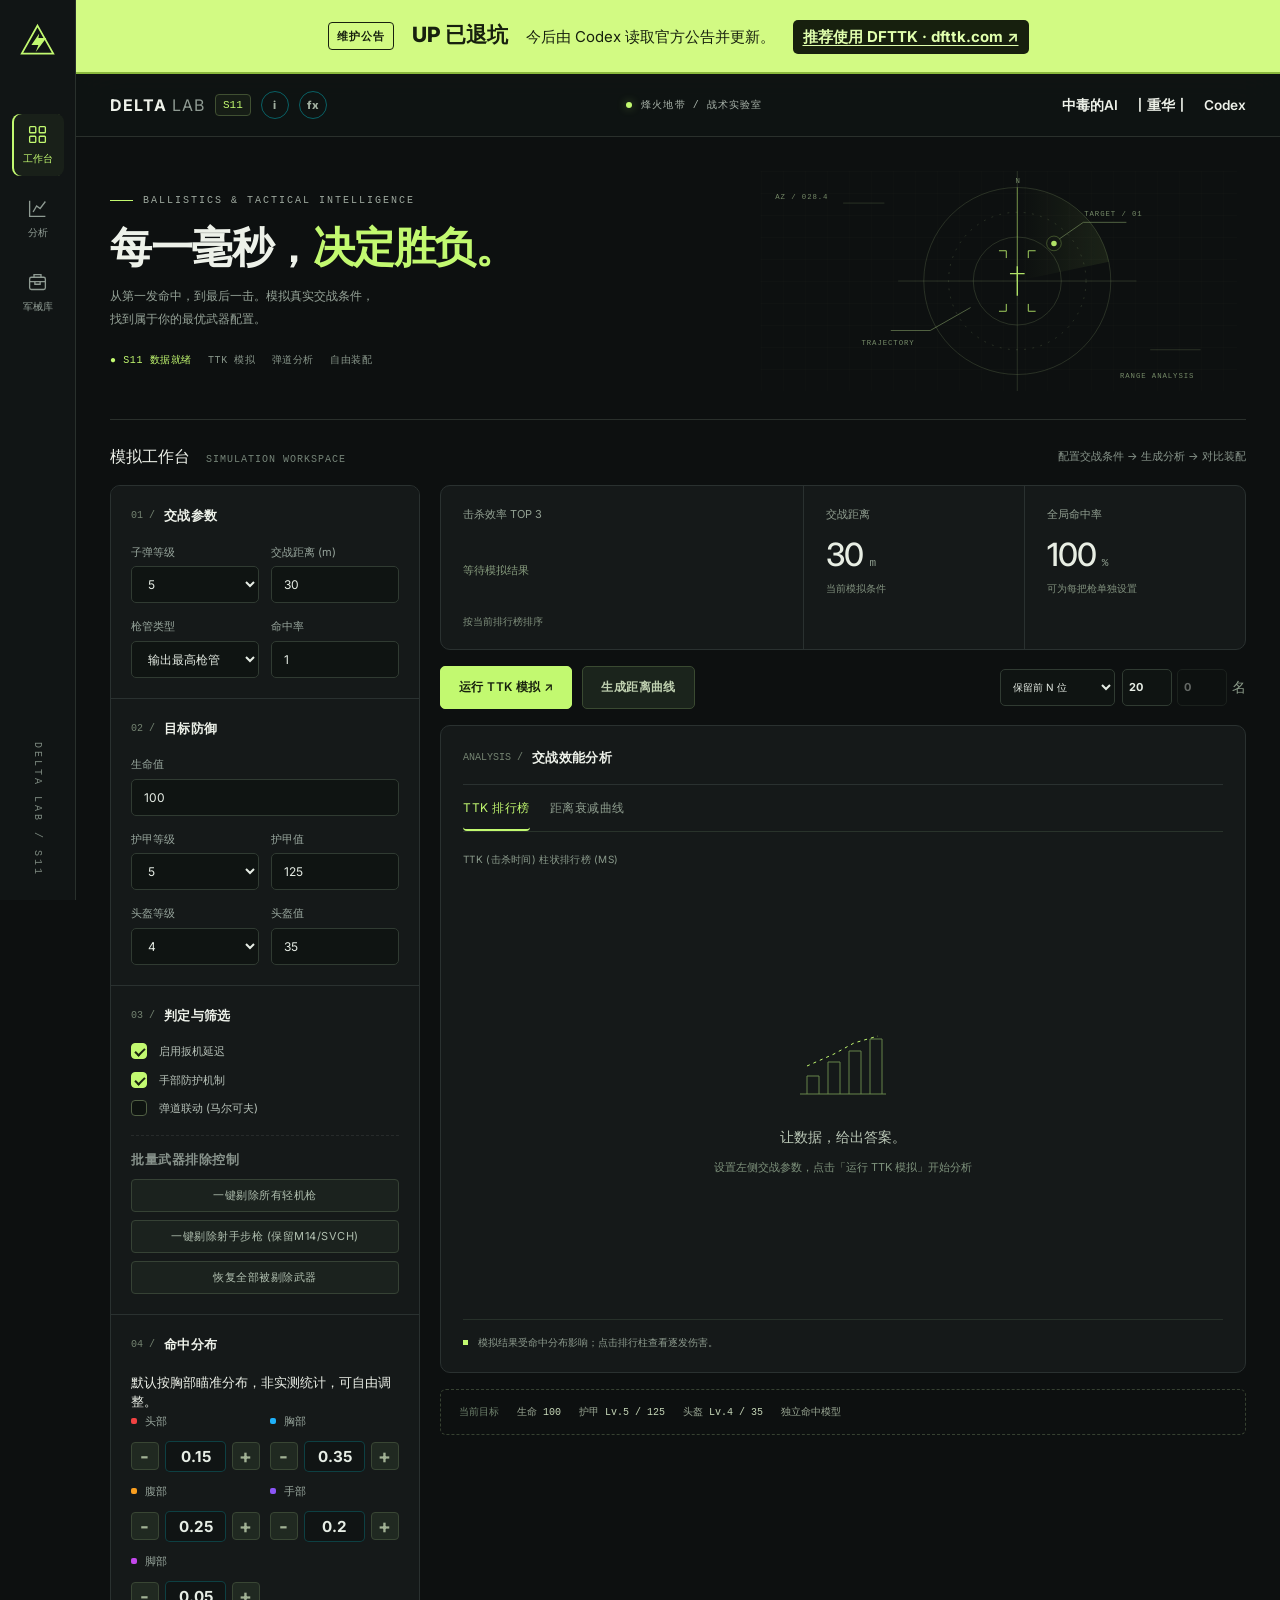
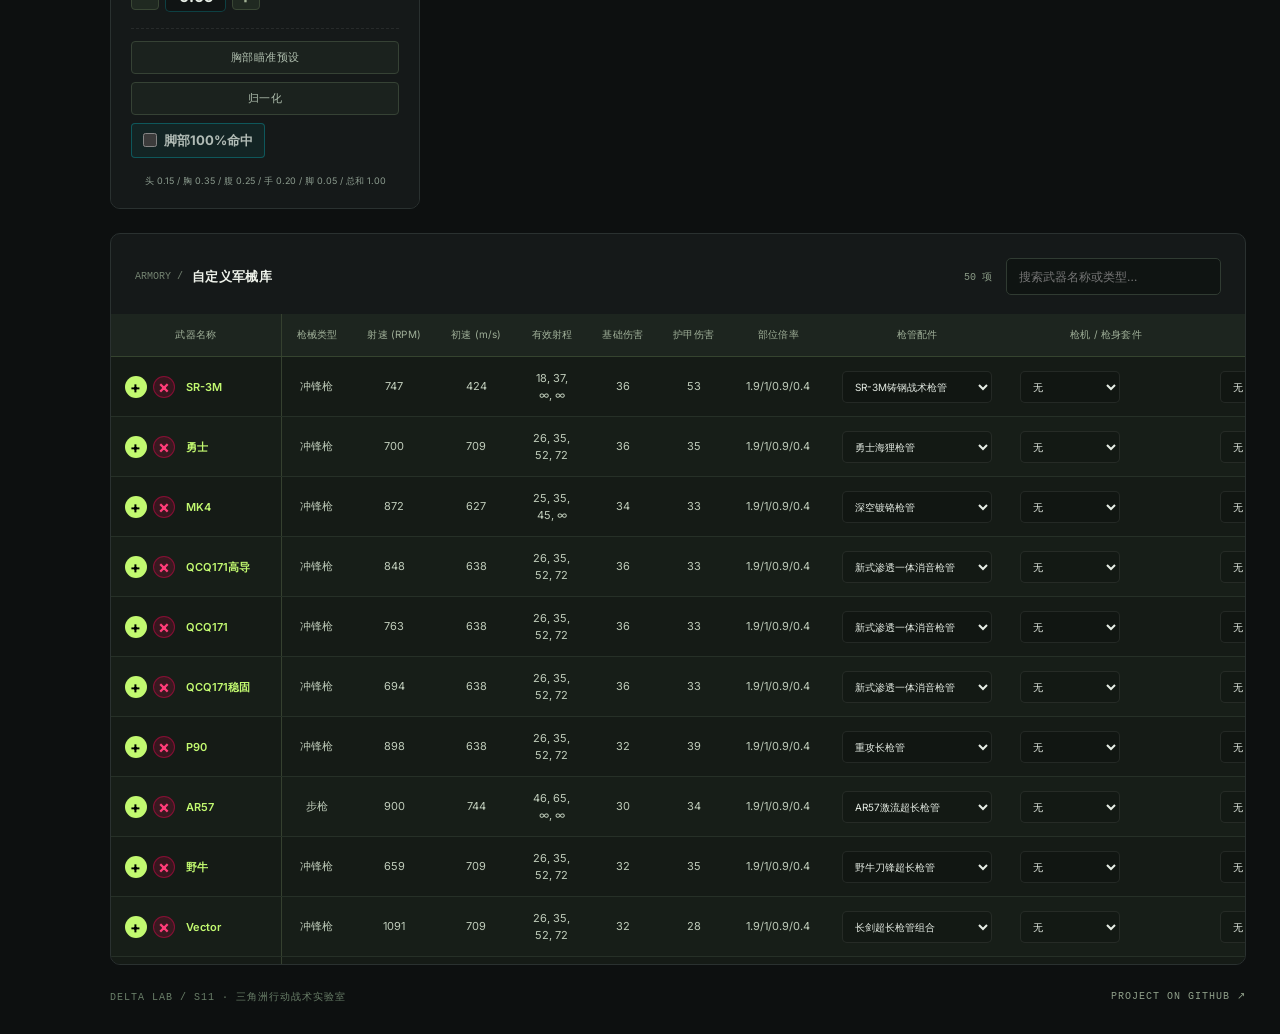
==== commit 009e136c: "Add maintenance notice and DFTTK recommendation; update attribution" ====
--- a/index.html
+++ b/index.html
@@ -20,6 +20,10 @@
 </head>
 
 <body>
+  <aside class="maintenance-notice" aria-label="维护公告">
+    <span class="maintenance-notice-tag">维护公告</span>
+    <p><strong>UP 已退坑</strong><span>今后由 Codex 读取官方公告并更新。</span><a href="https://dfttk.com/" target="_blank" rel="noopener noreferrer">推荐使用 DFTTK · dfttk.com ↗</a></p>
+  </aside>
   <nav class="lab-rail" aria-label="工作台导航">
     <svg class="lab-symbol" viewBox="0 0 40 40" fill="none" aria-hidden="true"><path d="M20 3 38 35H2L20 3Z" stroke="currentColor" stroke-width="2"/><path d="m22 12-9 13h8l-3 8 12-16h-9l1-5Z" fill="currentColor"/></svg>
     <a class="rail-link active" href="#workbench" aria-label="模拟工作台"><svg viewBox="0 0 24 24"><rect x="3" y="3" width="7" height="7" rx="1"/><rect x="14" y="3" width="7" height="7" rx="1"/><rect x="3" y="14" width="7" height="7" rx="1"/><rect x="14" y="14" width="7" height="7" rx="1"/></svg><span>工作台</span></a>
@@ -83,15 +87,6 @@
             </svg>
             <span class="author-label">UP主:</span>
             <span class="author-name">丨重华丨</span>
-          </a>
-        </span>
-        <span class="author">
-          <a href="https://space.bilibili.com/75044691?spm_id_from=333.337.0.0" target="_blank" title="访问UP主B站页面">
-            <svg class="author-icon-svg" viewBox="0 0 24 24" width="16" height="16" fill="currentColor">
-              <path d="M17.81 2.2a.75.75 0 0 1 1.02.26l1.56 2.7a.75.75 0 0 1-1.3.75l-1.55-2.69a.75.75 0 0 1 .27-1.02zM6.19 2.2a.75.75 0 0 0-1.02.26L3.61 5.16a.75.75 0 1 0 1.3.75l1.55-2.69a.75.75 0 0 0-.27-1.02zM2 9.75A3.75 3.75 0 0 1 5.75 6h12.5A3.75 3.75 0 0 1 22 9.75v6.5A3.75 3.75 0 0 1 18.25 20H5.75A3.75 3.75 0 0 1 2 16.25v-6.5zm3.75-2.25A2.25 2.25 0 0 0 3.5 9.75v6.5a2.25 2.25 0 0 0 2.25 2.25h12.5a2.25 2.25 0 0 0 2.25-2.25v-6.5a2.25 2.25 0 0 0-2.25-2.25H5.75zm1.5 5.25a1.5 1.5 0 1 1 3 0 1.5 1.5 0 0 1-3 0zm8 0a1.5 1.5 0 1 1 3 0 1.5 1.5 0 0 1-3 0z"/>
-            </svg>
-            <span class="author-label">UP主:</span>
-            <span class="author-name">恐惧可怕</span>
           </a>
         </span>
         <span class="author"><span class="author-name">Codex</span></span>
--- a/ui-lab.css
+++ b/ui-lab.css
@@ -1,4 +1,12 @@
 /* S11 / DELTA LAB — presentation layer; calculation rules live in bundle.js. */
+.maintenance-notice { display: flex; align-items: center; justify-content: center; gap: 18px; padding: 18px 24px; background: #d2fa83; color: #17200e; border-bottom: 2px solid #8ab83d; }
+.maintenance-notice-tag { flex-shrink: 0; padding: 5px 8px; border: 1px solid currentColor; border-radius: 4px; font-size: 11px; font-weight: 700; letter-spacing: 1px; }
+.maintenance-notice p { margin: 0; display: flex; align-items: baseline; flex-wrap: wrap; gap: 6px 18px; font-size: 15px; line-height: 1.6; }
+.maintenance-notice strong { font-size: 21px; font-weight: 800; }
+.maintenance-notice a { display: inline-block; padding: 5px 10px; border-radius: 5px; background: #17200e; color: #e0ffad; font-weight: 700; text-decoration: underline; text-underline-offset: 3px; }
+.maintenance-notice a:hover { background: #2d431b; }
+.maintenance-notice a:focus-visible { outline: 2px solid #17200e; outline-offset: 3px; }
+@media (max-width: 550px) { .maintenance-notice { align-items: flex-start; gap: 12px; padding: 16px; } .maintenance-notice p { display: grid; gap: 3px; font-size: 13px; } .maintenance-notice strong { font-size: 19px; } }
 :root {
   color-scheme: dark;
   --bg-page: #0d1010;
